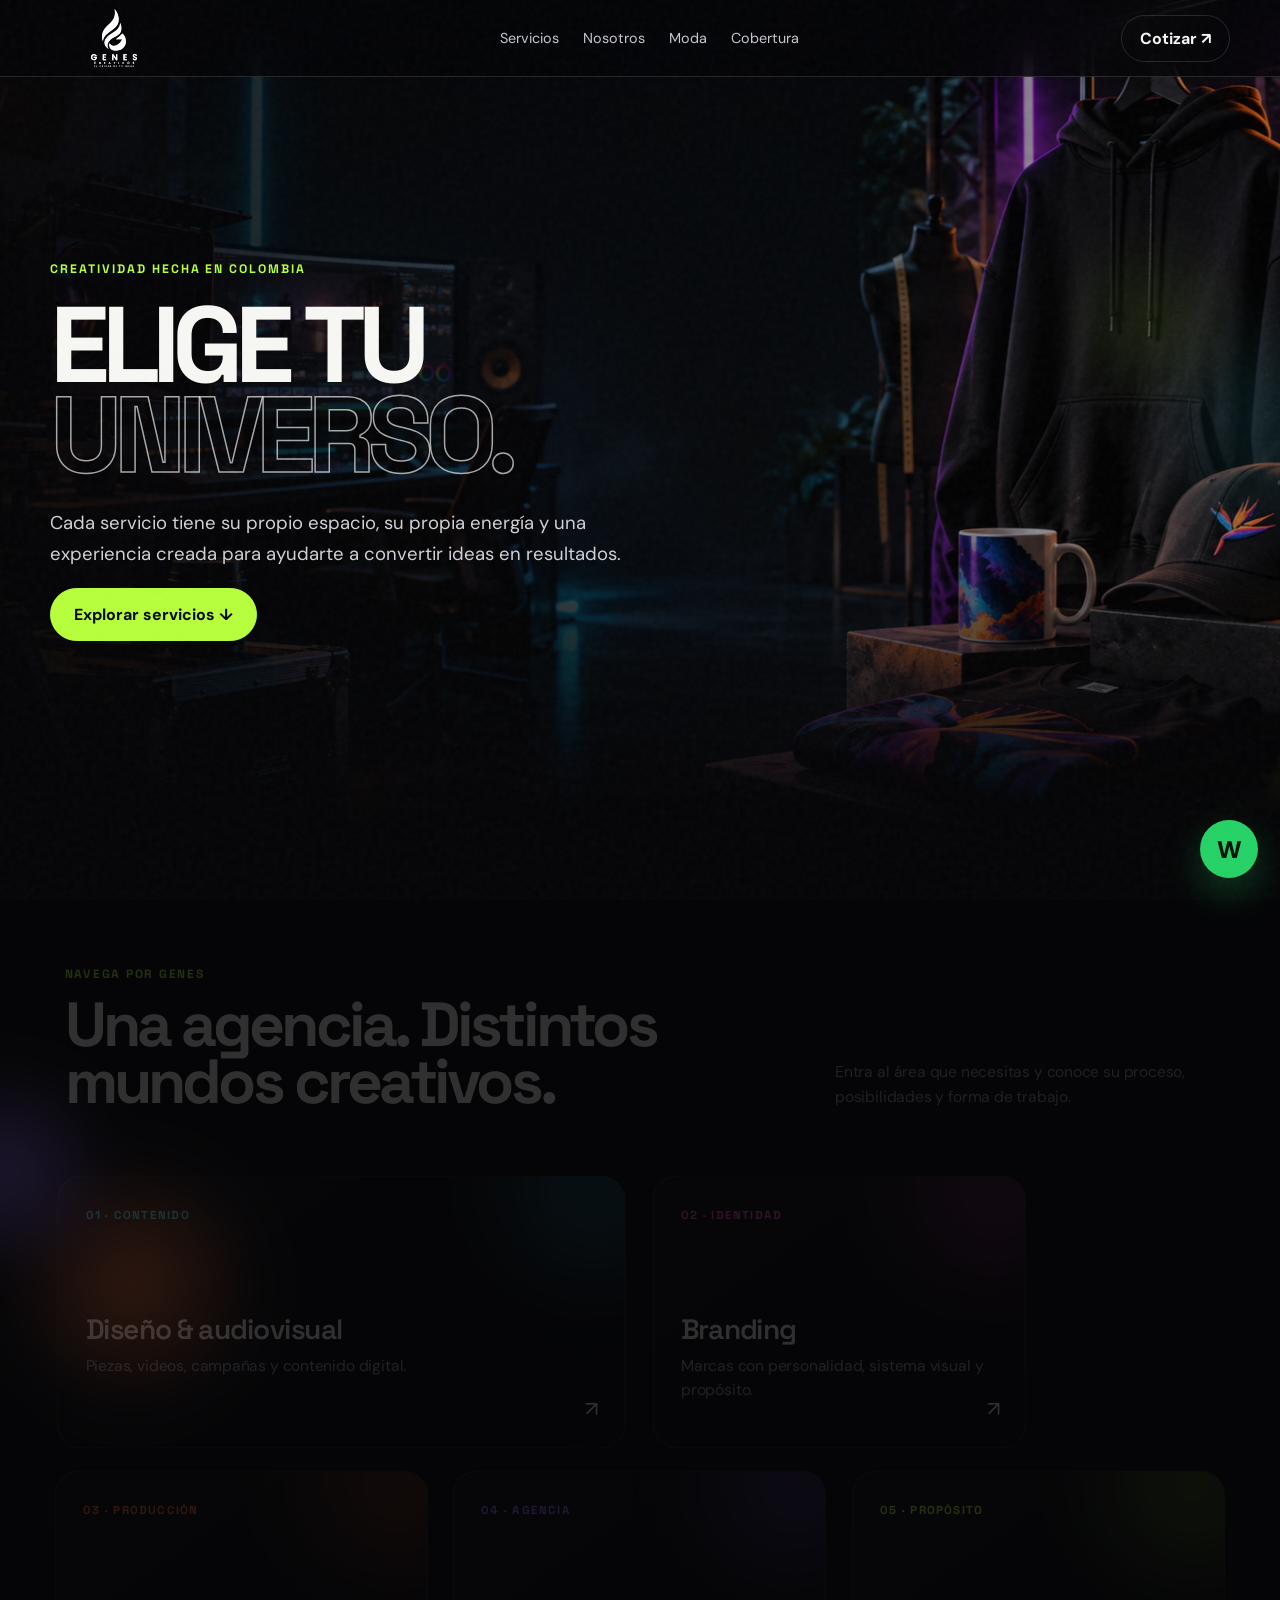
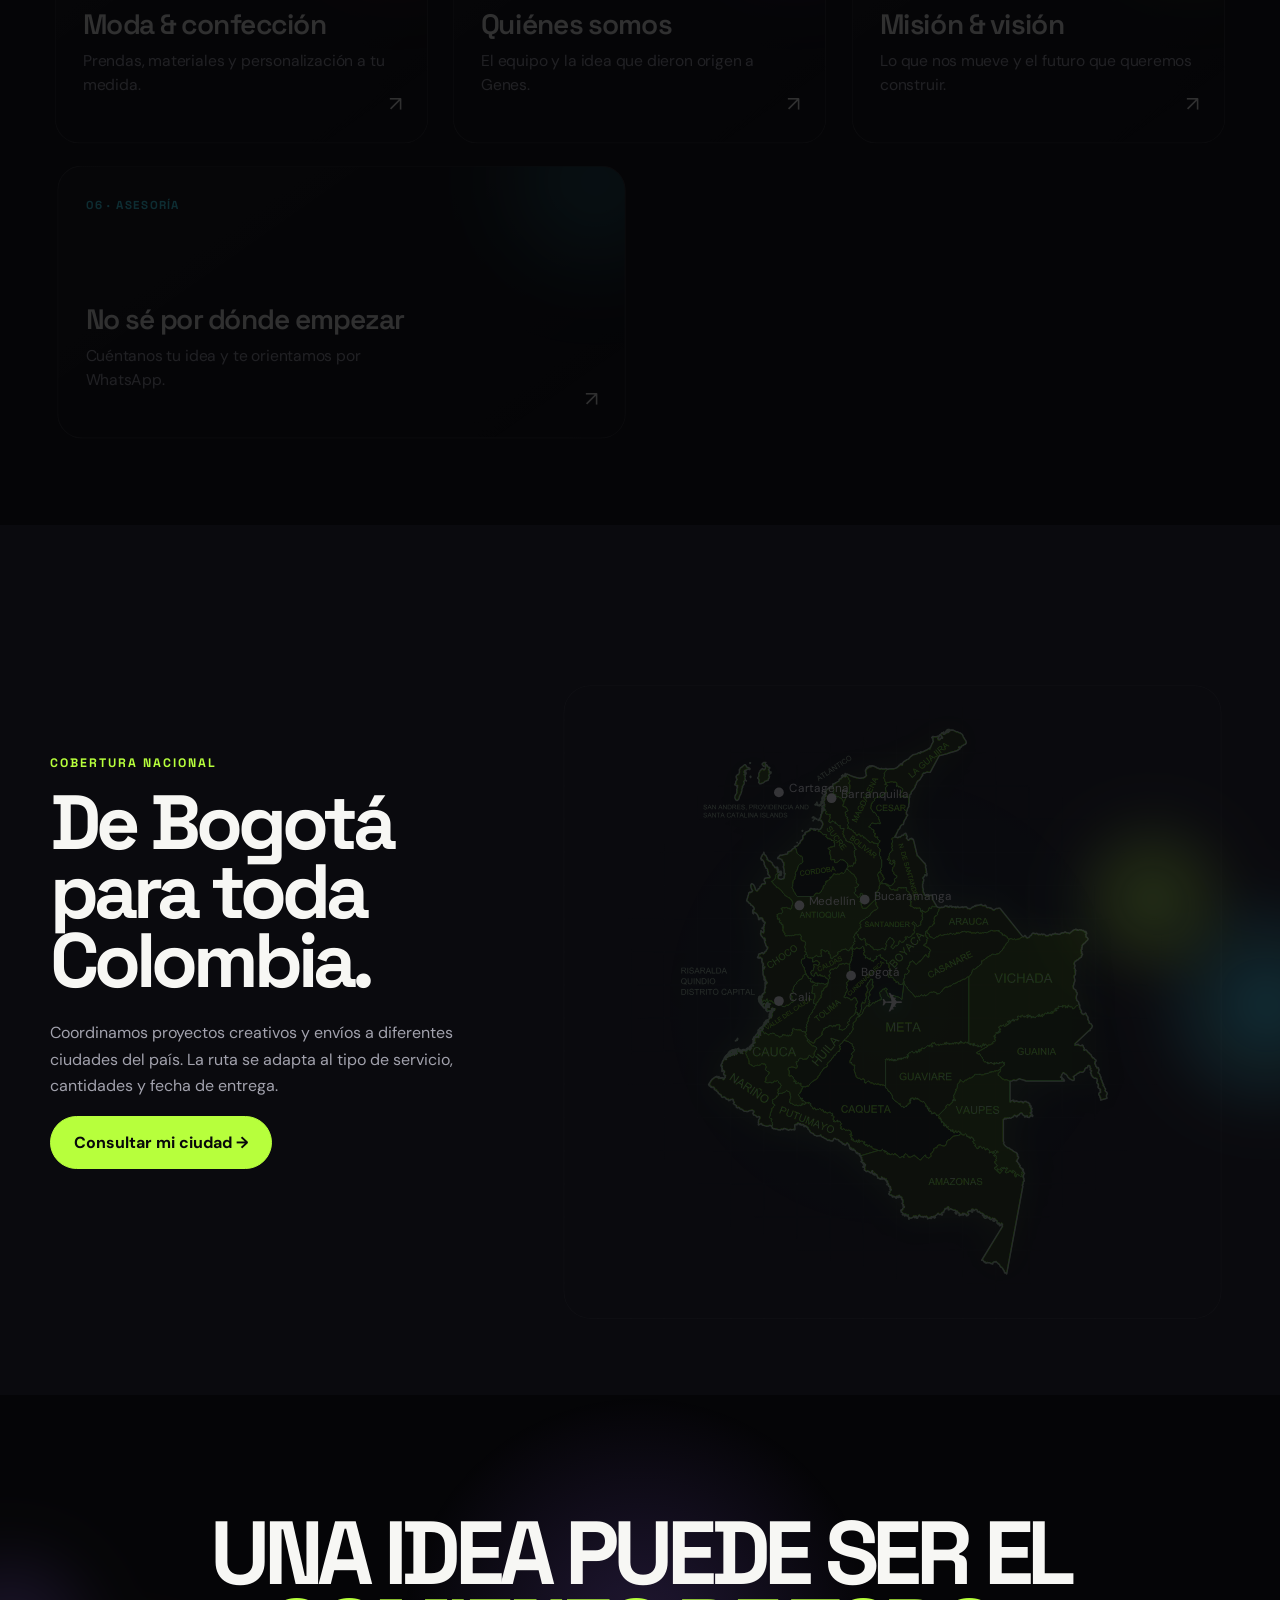
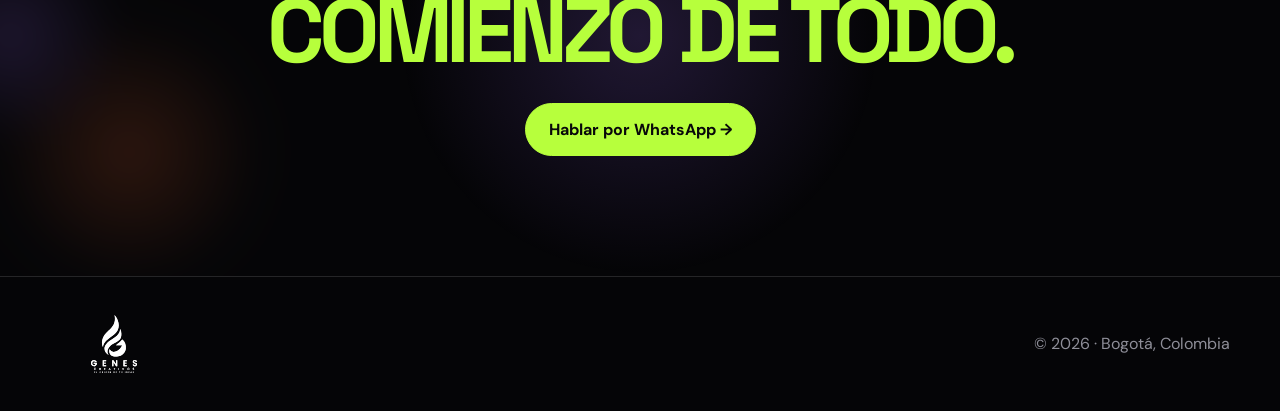
==== index.html @ 3d09f825 "Add files via upload" ====
<!doctype html><html lang="es"><head><meta charset="utf-8"><meta name="viewport" content="width=device-width,initial-scale=1"><meta name="theme-color" content="#050507"><meta name="description" content="Genes Creativos: audiovisual, diseño, branding, moda y personalización."><title>Genes Creativos — El origen de grandes ideas</title><link rel="preconnect" href="https://fonts.googleapis.com"><link rel="preconnect" href="https://fonts.gstatic.com" crossorigin><link href="https://fonts.googleapis.com/css2?family=DM+Sans:wght@400;500;600;700&family=Space+Grotesk:wght@500;600;700&display=swap" rel="stylesheet"><link rel="stylesheet" href="./shared.css"><style>
.hero{min-height:92svh;padding:140px 0 70px;display:flex;align-items:center;position:relative;isolation:isolate}.hero-bg{position:absolute;inset:0;z-index:-2;background:url('./hero-studio.png') center/cover;transform:scale(1.07);will-change:transform}.hero:after{content:"";position:absolute;inset:0;z-index:-1;background:linear-gradient(90deg,rgba(5,5,7,.97),rgba(5,5,7,.73) 43%,rgba(5,5,7,.28)),linear-gradient(0deg,#050507,transparent 35%)}h1{font:700 clamp(3.8rem,8.4vw,8rem)/.84 "Space Grotesk";letter-spacing:-.075em;margin:22px 0 28px;max-width:900px}h1 span{display:block;color:transparent;-webkit-text-stroke:1.5px rgba(255,255,255,.65)}.lead{max-width:620px;font-size:1.16rem;line-height:1.65;color:#d1d1d7}.portal{padding:90px 0 125px}.portal-head{display:flex;justify-content:space-between;align-items:end;gap:30px;margin-bottom:45px}.portal-head h2{font:700 clamp(2.5rem,5vw,4.8rem)/.92 "Space Grotesk";letter-spacing:-.06em;margin:14px 0}.portal-head p{max-width:390px;color:var(--muted);line-height:1.6}.worlds{display:grid;grid-template-columns:repeat(12,1fr);gap:15px}.world{grid-column:span 4;min-height:280px;border:1px solid var(--line);border-radius:25px;padding:28px;position:relative;overflow:hidden;background:linear-gradient(145deg,rgba(255,255,255,.06),rgba(255,255,255,.015));transition:.35s}.world:nth-child(1),.world:nth-child(6){grid-column:span 6}.world:hover{transform:translateY(-7px);border-color:rgba(255,255,255,.35)}.world:after{content:"";position:absolute;width:170px;height:170px;border-radius:50%;right:-55px;top:-70px;filter:blur(45px);background:var(--accent);opacity:.28}.world small{font:700 .74rem "Space Grotesk";color:var(--accent);letter-spacing:.12em}.world h3{font:600 1.8rem "Space Grotesk";letter-spacing:-.04em;margin:90px 0 8px}.world p{color:var(--muted);line-height:1.5;margin:0;max-width:340px}.arrow{position:absolute;right:26px;bottom:25px;font-size:1.35rem}.coverage{padding:110px 0;background:#0a0a0e}.coverage-grid{display:grid;grid-template-columns:.8fr 1.2fr;align-items:center;gap:55px}.coverage h2{font:700 clamp(2.8rem,6vw,5.6rem)/.9 "Space Grotesk";letter-spacing:-.065em;margin:16px 0 25px}.coverage p{color:var(--muted);line-height:1.65}.map{height:650px;position:relative;display:grid;place-items:center;border:1px solid var(--line);border-radius:28px;background:radial-gradient(circle,rgba(54,229,255,.1),transparent 62%),linear-gradient(rgba(255,255,255,.025) 1px,transparent 1px),linear-gradient(90deg,rgba(255,255,255,.025) 1px,transparent 1px);background-size:auto,34px 34px,34px 34px;overflow:hidden}.map img{width:72%;height:88%;object-fit:contain;filter:invert(1) sepia(1) saturate(4) hue-rotate(42deg) drop-shadow(0 0 18px rgba(183,255,60,.25));opacity:.78}.city{position:absolute;width:10px;height:10px;border-radius:50%;background:#fff;box-shadow:0 0 0 0 rgba(255,255,255,.55);animation:pulse 2.3s infinite}.city:after{content:attr(data-name);position:absolute;left:15px;top:-7px;font-size:.75rem;white-space:nowrap;color:#fff}.bog{left:43%;top:45%}.med{left:35%;top:34%;animation-delay:.4s}.cal{left:32%;top:49%;animation-delay:.8s}.bar{left:40%;top:17%;animation-delay:1.2s}.car{left:32%;top:16%;animation-delay:1.6s}.buc{left:45%;top:33%;animation-delay:2s}@keyframes pulse{70%{box-shadow:0 0 0 18px transparent}}.plane{position:absolute;font-size:1.7rem;z-index:4;filter:drop-shadow(0 0 12px var(--cyan));animation:fly 10s ease-in-out infinite}@keyframes fly{0%{left:28%;top:17%;transform:rotate(35deg)}25%{left:39%;top:34%;transform:rotate(70deg)}50%{left:43%;top:45%;transform:rotate(130deg)}75%{left:32%;top:49%;transform:rotate(210deg)}100%{left:28%;top:17%;transform:rotate(395deg)}}.final{padding:120px 0;text-align:center;background:radial-gradient(circle at 50% 50%,rgba(158,108,255,.18),transparent 35%)}.final h2{font:700 clamp(3rem,7vw,7rem)/.87 "Space Grotesk";letter-spacing:-.07em;margin:0 auto 32px;max-width:960px}.final em{font-style:normal;color:var(--lime)}@media(max-width:850px){.world,.world:nth-child(1),.world:nth-child(6){grid-column:span 12}.coverage-grid{grid-template-columns:1fr}.map{height:540px}.portal-head{display:block}}@media(max-width:520px){.hero{min-height:88svh;padding-top:115px}.hero h1{font-size:3.55rem}.map{height:470px}.map img{width:88%}.city:after{display:none}.bog{left:43%}.med{left:33%}.cal{left:28%}.bar{left:38%}.car{left:26%}.buc{left:46%}}
</style></head><body><div class="noise"></div><header class="topbar"><nav class="wrap"><a class="brand" href="./"><span class="mark">G</span> GENES CREATIVOS</a><div class="links"><a href="#universos">Servicios</a><a href="./quienes-somos/">Nosotros</a><a href="./moda/">Moda</a><a href="#cobertura">Cobertura</a></div><a class="pill" href="https://wa.me/573202417339?text=Hola%20Genes%20Creativos,%20quiero%20cotizar%20un%20proyecto." target="_blank" rel="noopener">Cotizar ↗</a></nav></header><main>
<section class="hero"><div class="hero-bg"></div><div class="wrap reveal"><span class="tag">Creatividad hecha en Colombia</span><h1>ELIGE TU <span>UNIVERSO.</span></h1><p class="lead">Cada servicio tiene su propio espacio, su propia energía y una experiencia creada para ayudarte a convertir ideas en resultados.</p><a class="primary" href="#universos">Explorar servicios ↓</a></div></section>
<section class="portal" id="universos"><div class="wrap"><div class="portal-head reveal"><div><span class="tag">Navega por Genes</span><h2>Una agencia. Distintos mundos creativos.</h2></div><p>Entra al área que necesitas y conoce su proceso, posibilidades y forma de trabajo.</p></div><div class="worlds">
<a class="world reveal" style="--accent:var(--cyan)" href="./digital/"><small>01 · CONTENIDO</small><h3>Diseño & audiovisual</h3><p>Piezas, videos, campañas y contenido digital.</p><span class="arrow">↗</span></a><a class="world reveal" style="--accent:var(--pink)" href="./branding/"><small>02 · IDENTIDAD</small><h3>Branding</h3><p>Marcas con personalidad, sistema visual y propósito.</p><span class="arrow">↗</span></a><a class="world reveal" style="--accent:var(--orange)" href="./moda/"><small>03 · PRODUCCIÓN</small><h3>Moda & confección</h3><p>Prendas, materiales y personalización a tu medida.</p><span class="arrow">↗</span></a><a class="world reveal" style="--accent:var(--violet)" href="./quienes-somos/"><small>04 · AGENCIA</small><h3>Quiénes somos</h3><p>El equipo y la idea que dieron origen a Genes.</p><span class="arrow">↗</span></a><a class="world reveal" style="--accent:var(--lime)" href="./mision-vision/"><small>05 · PROPÓSITO</small><h3>Misión & visión</h3><p>Lo que nos mueve y el futuro que queremos construir.</p><span class="arrow">↗</span></a><a class="world reveal" style="--accent:var(--cyan)" href="https://wa.me/573202417339?text=Hola%20Genes%20Creativos,%20quiero%20asesor%C3%ADa%20para%20elegir%20el%20servicio%20ideal." target="_blank" rel="noopener"><small>06 · ASESORÍA</small><h3>No sé por dónde empezar</h3><p>Cuéntanos tu idea y te orientamos por WhatsApp.</p><span class="arrow">↗</span></a>
</div></div></section>
<section class="coverage" id="cobertura"><div class="wrap coverage-grid"><div class="reveal"><span class="tag">Cobertura nacional</span><h2>De Bogotá para toda Colombia.</h2><p>Coordinamos proyectos creativos y envíos a diferentes ciudades del país. La ruta se adapta al tipo de servicio, cantidades y fecha de entrega.</p><a class="primary" href="https://wa.me/573202417339?text=Hola%20Genes%20Creativos,%20quiero%20consultar%20cobertura%20y%20env%C3%ADo%20para%20mi%20ciudad." target="_blank" rel="noopener">Consultar mi ciudad →</a></div><div class="map reveal"><img src="./colombia-map.svg" alt="Mapa de Colombia con sus departamentos"><span class="city bog" data-name="Bogotá"></span><span class="city med" data-name="Medellín"></span><span class="city cal" data-name="Cali"></span><span class="city bar" data-name="Barranquilla"></span><span class="city car" data-name="Cartagena"></span><span class="city buc" data-name="Bucaramanga"></span><span class="plane">✈</span></div></div></section><section class="final"><div class="wrap reveal"><h2>UNA IDEA PUEDE SER EL <em>COMIENZO DE TODO.</em></h2><a class="primary" href="https://wa.me/573202417339?text=Hola%20Genes%20Creativos,%20tengo%20una%20idea%20y%20quiero%20convertirla%20en%20realidad." target="_blank" rel="noopener">Hablar por WhatsApp →</a></div></section></main><a class="whatsapp" href="https://wa.me/573202417339?text=Hola%20Genes%20Creativos,%20quiero%20informaci%C3%B3n." target="_blank" rel="noopener" aria-label="Escribir por WhatsApp">W</a><footer><div class="wrap foot"><a class="brand" href="./"><span class="mark">G</span> GENES CREATIVOS</a><span>© 2026 · Bogotá, Colombia</span></div></footer><script>const io=new IntersectionObserver(es=>es.forEach(e=>{if(e.isIntersecting){e.target.classList.add('in');io.unobserve(e.target)}}),{threshold:.12});document.querySelectorAll('.reveal').forEach(e=>io.observe(e));const bg=document.querySelector('.hero-bg');addEventListener('scroll',()=>{if(innerWidth>850)bg.style.transform=`scale(1.07) translateY(${scrollY*.11}px)`},{passive:true});</script><script src="./motion.js"></script></body></html>
---- shared.css ----
:root{--bg:#050507;--paper:#0d0d12;--text:#f7f7f4;--muted:#a2a2ad;--line:rgba(255,255,255,.13);--lime:#b7ff3c;--cyan:#36e5ff;--violet:#9e6cff;--orange:#ff6b2c;--pink:#ff4fc8}*{box-sizing:border-box}html{scroll-behavior:smooth}body{margin:0;background:var(--bg);color:var(--text);font-family:"DM Sans",sans-serif;overflow-x:hidden}a{color:inherit;text-decoration:none}.wrap{width:min(1180px,calc(100% - 40px));margin:auto}.noise{position:fixed;inset:0;pointer-events:none;z-index:50;opacity:.035;background-image:url("data:image/svg+xml,%3Csvg viewBox='0 0 180 180' xmlns='http://www.w3.org/2000/svg'%3E%3Cfilter id='n'%3E%3CfeTurbulence type='fractalNoise' baseFrequency='.8' numOctaves='4' stitchTiles='stitch'/%3E%3C/filter%3E%3Crect width='100%25' height='100%25' filter='url(%23n)' opacity='.9'/%3E%3C/svg%3E")}.topbar{position:fixed;z-index:40;top:0;left:0;right:0;background:rgba(5,5,7,.76);backdrop-filter:blur(18px);border-bottom:1px solid var(--line)}nav{height:76px;display:flex;align-items:center;justify-content:space-between}.brand{display:flex;align-items:center;gap:11px;font:700 1.04rem "Space Grotesk"}.mark{width:34px;height:34px;border:1px solid rgba(255,255,255,.22);border-radius:10px;display:grid;place-items:center;position:relative}.mark:after{content:"";position:absolute;width:6px;height:6px;border-radius:50%;background:var(--lime);top:-2px;right:-2px;box-shadow:0 0 18px var(--lime)}.links{display:flex;gap:24px;color:#c8c8cf;font-size:.9rem}.links a:hover{color:white}.pill,.primary{border:1px solid var(--line);border-radius:999px;padding:12px 18px;font-weight:700;display:inline-flex;align-items:center;gap:8px;transition:.25s}.primary{padding:15px 23px;background:var(--lime);border-color:var(--lime);color:#08080a}.pill:hover,.primary:hover{transform:translateY(-3px)}.tag{font:700 .77rem "Space Grotesk";letter-spacing:.16em;color:var(--lime);text-transform:uppercase}.reveal{opacity:0;transform:translateY(28px);transition:.72s cubic-bezier(.2,.7,.2,1)}.reveal.in{opacity:1;transform:none}.whatsapp{position:fixed;right:22px;bottom:22px;z-index:35;width:58px;height:58px;border-radius:50%;display:grid;place-items:center;background:#25d366;color:#06140b;font-size:1.5rem;font-weight:900;box-shadow:0 14px 38px rgba(37,211,102,.27)}footer{border-top:1px solid var(--line);padding:38px 0;color:#8e8e98}.foot{display:flex;justify-content:space-between;gap:20px;align-items:center}@media(pointer:fine){html,body,a,button{cursor:url("data:image/svg+xml,%3Csvg xmlns='http://www.w3.org/2000/svg' width='32' height='32' viewBox='0 0 32 32'%3E%3Cpath d='M22.8 2.7 29.3 9.2 13.1 25.4 4 28l2.6-9.1z' fill='%23f7f7f2' stroke='%23050507' stroke-width='1.6'/%3E%3Cpath d='m19.2 6.3 6.5 6.5M6.7 18.8l6.5 6.5' fill='none' stroke='%239e6cff' stroke-width='2'/%3E%3Ccircle cx='12.7' cy='19.3' r='2' fill='%23b7ff3c'/%3E%3C/svg%3E") 3 28,auto}}@media(max-width:850px){.links{display:none}.foot{flex-direction:column;align-items:flex-start}}@media(max-width:520px){.wrap{width:calc(100% - 28px)}nav{height:68px}.brand{font-size:.9rem}.pill{padding:10px 12px}.whatsapp{width:52px;height:52px;right:14px;bottom:14px}}@media(prefers-reduced-motion:reduce){*{animation:none!important;transition:none!important}.reveal{opacity:1;transform:none}}
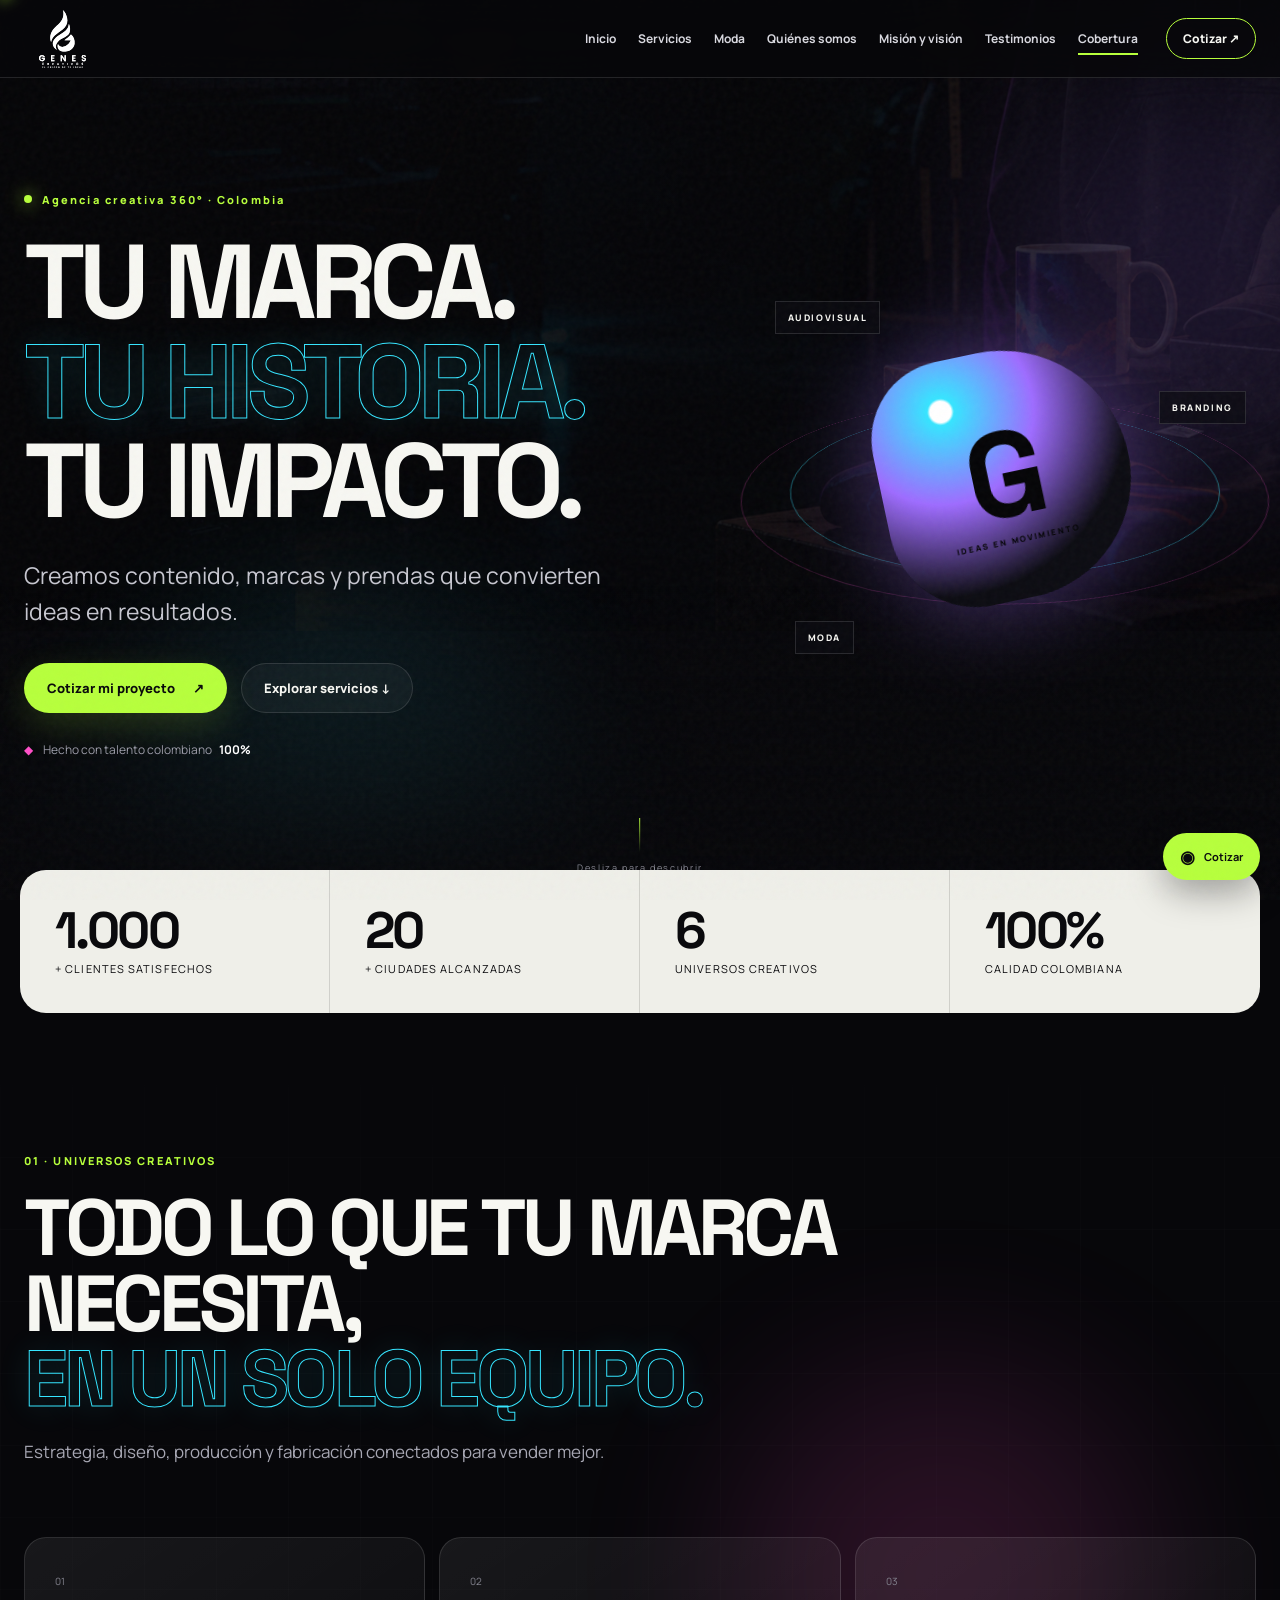
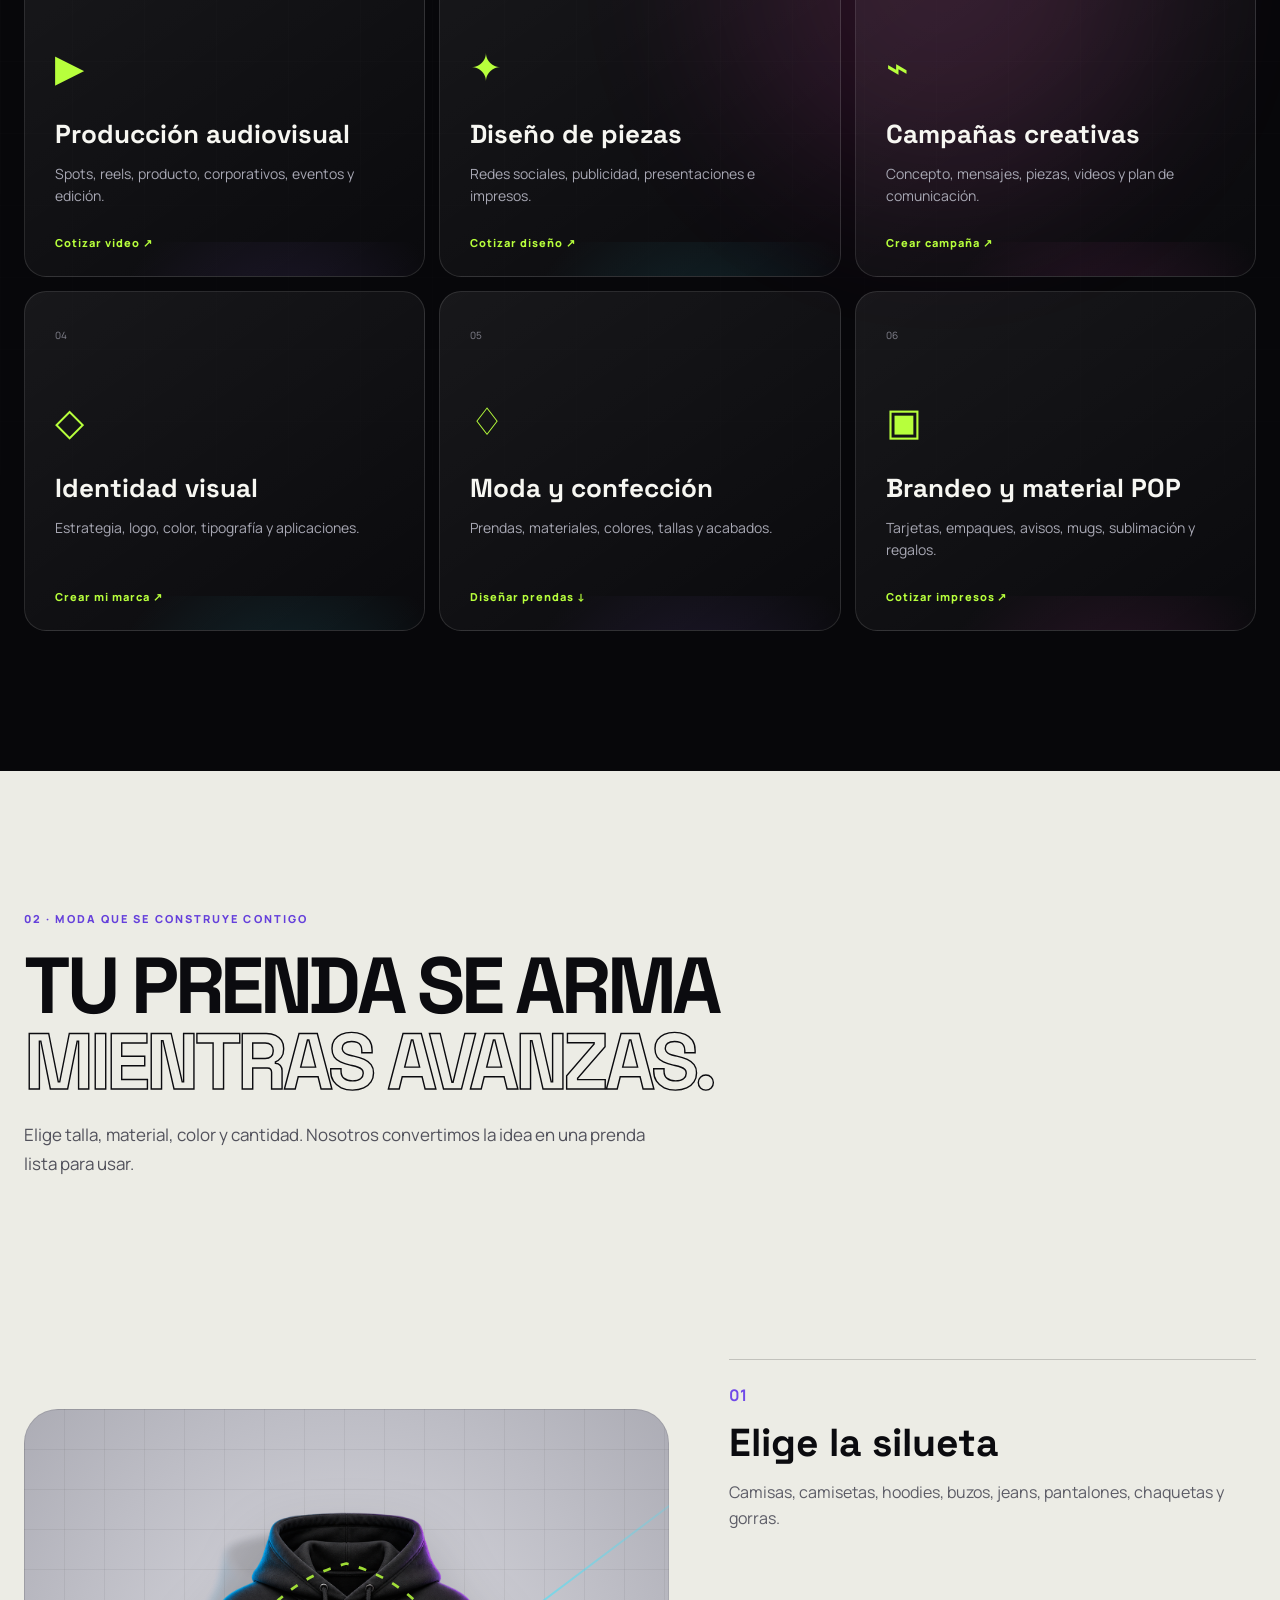
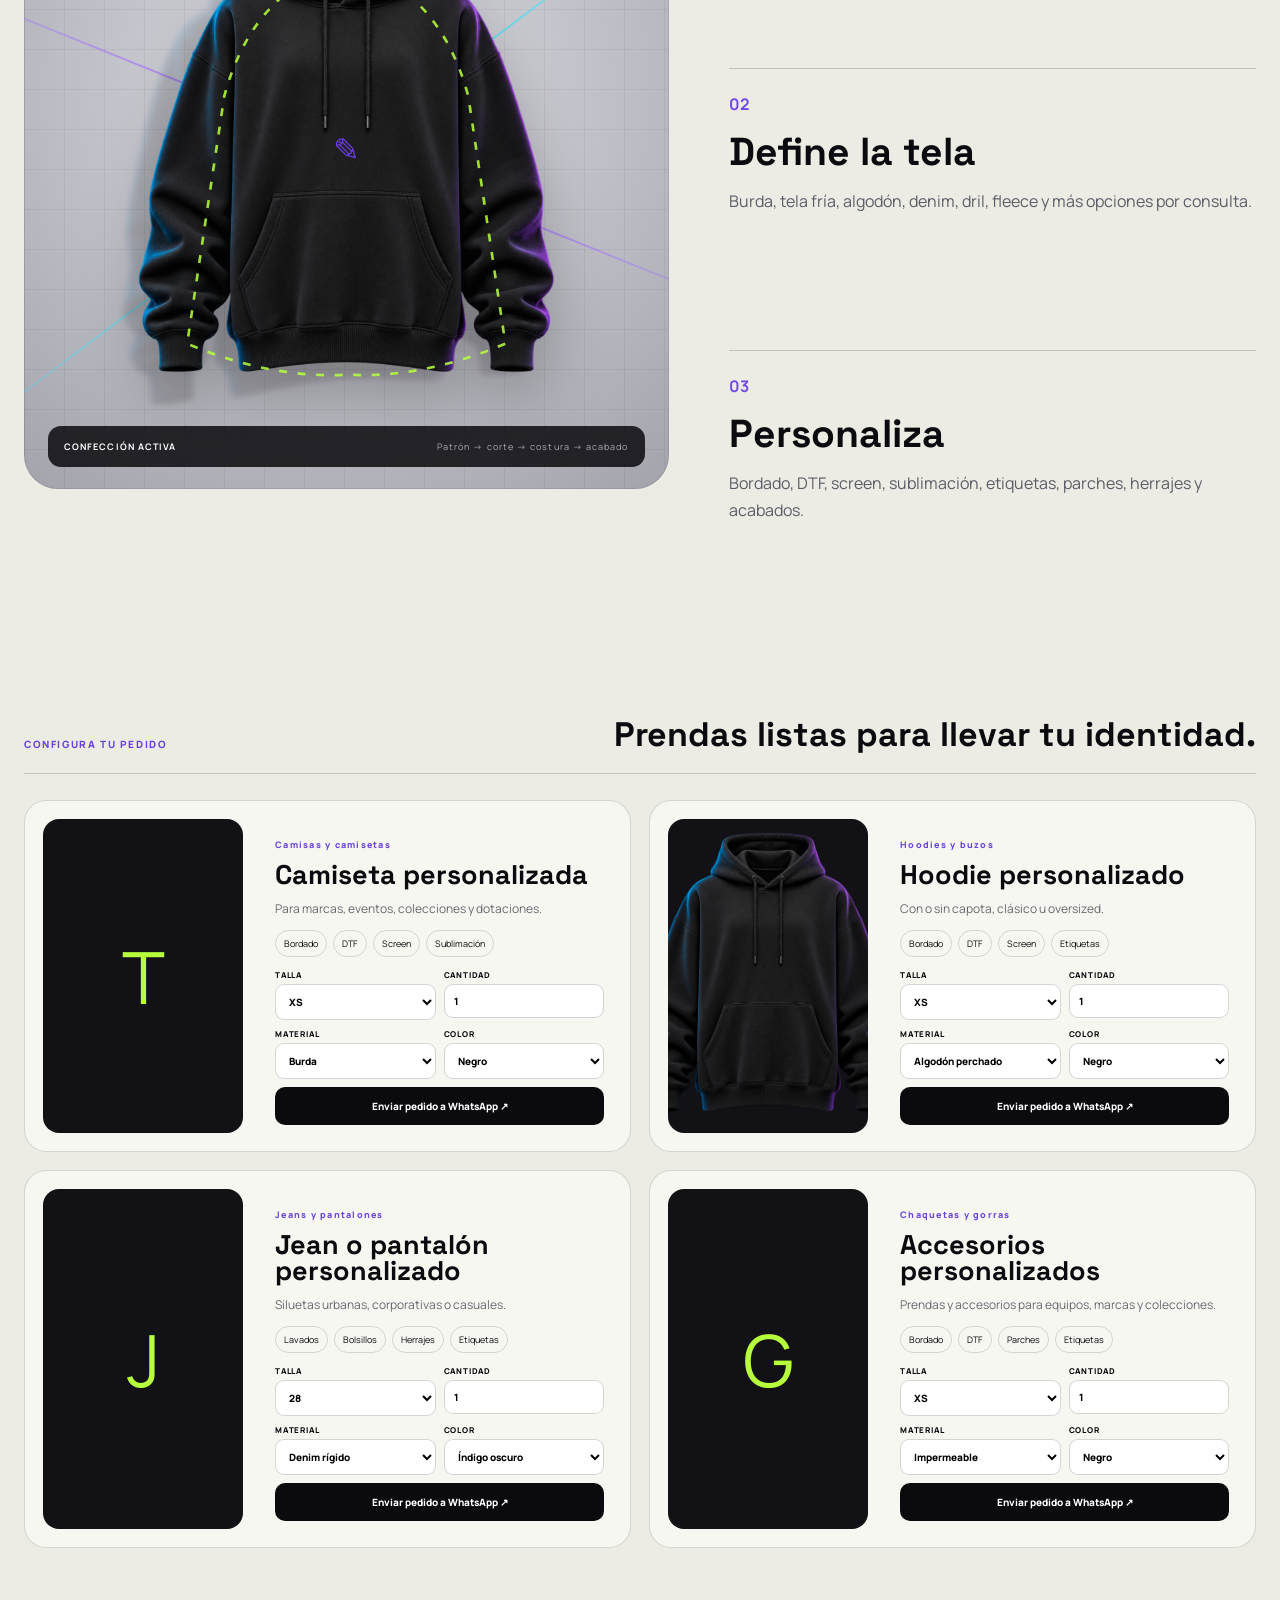
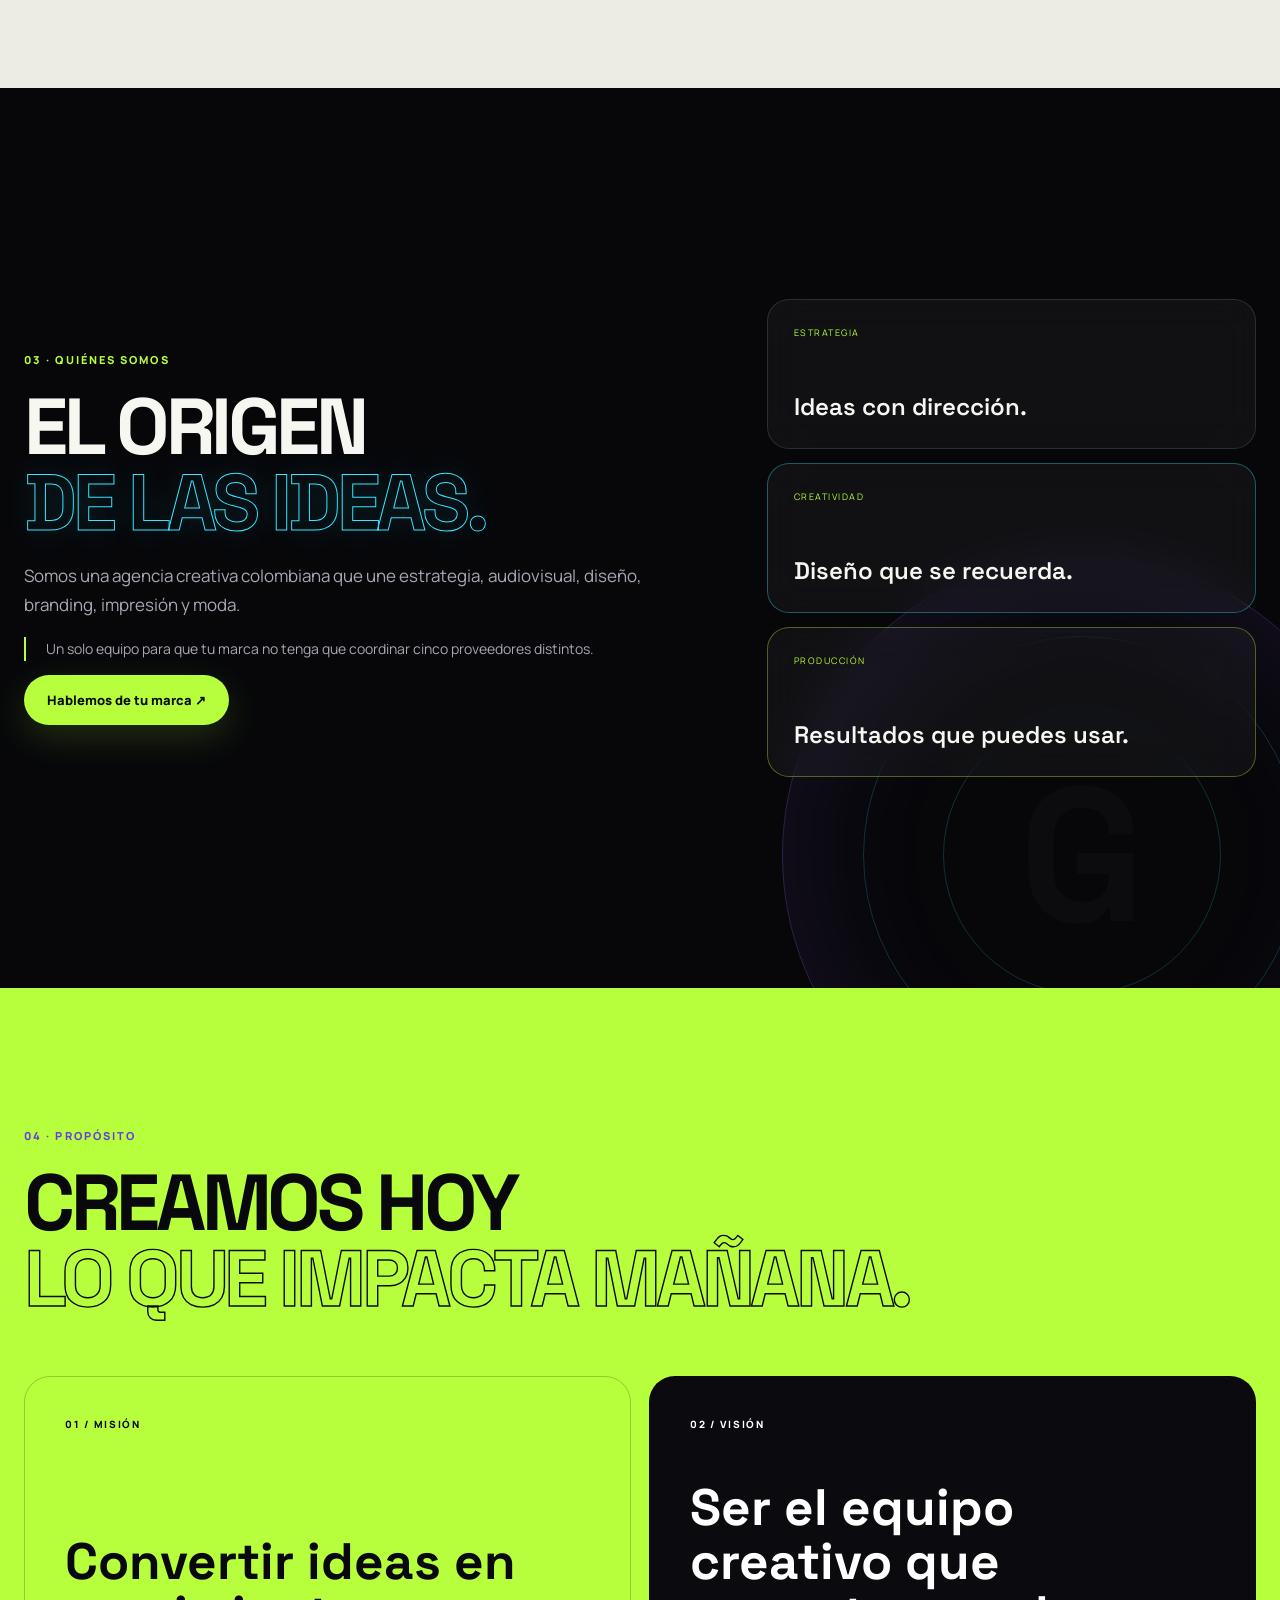
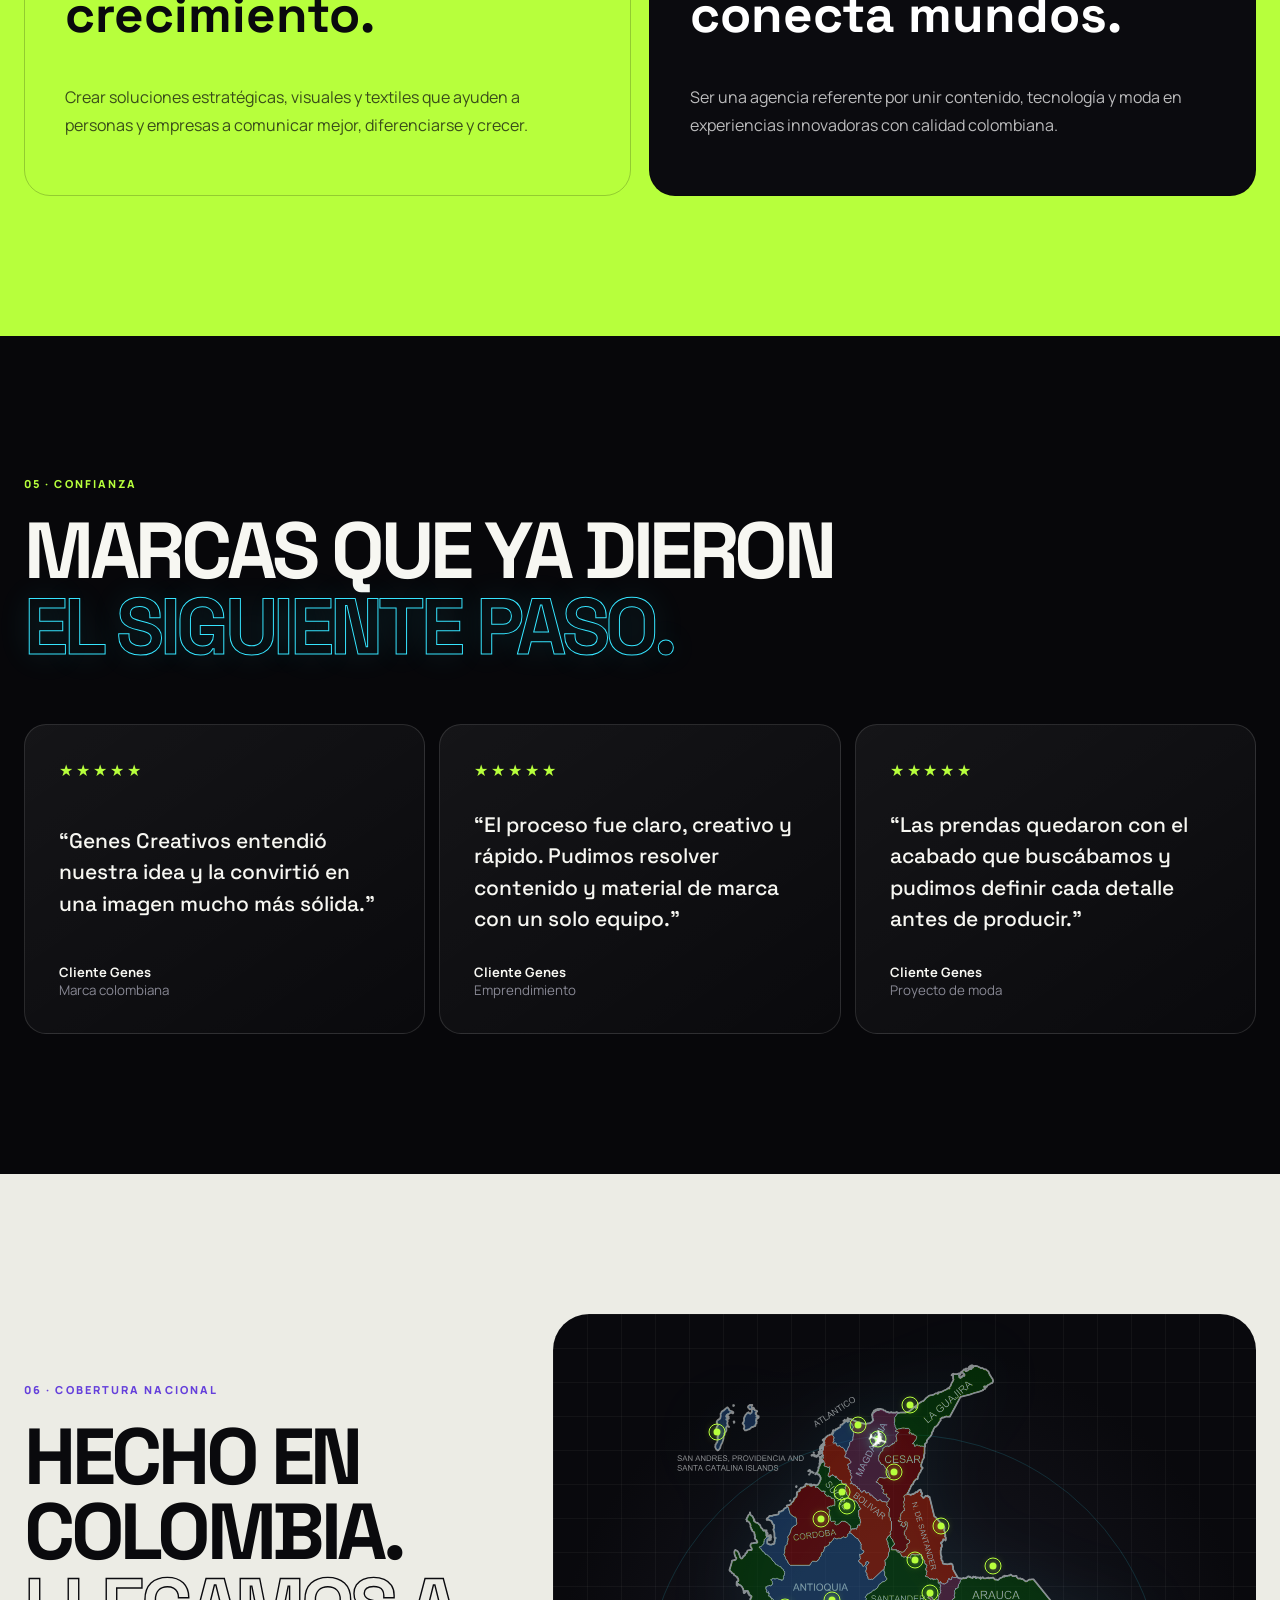
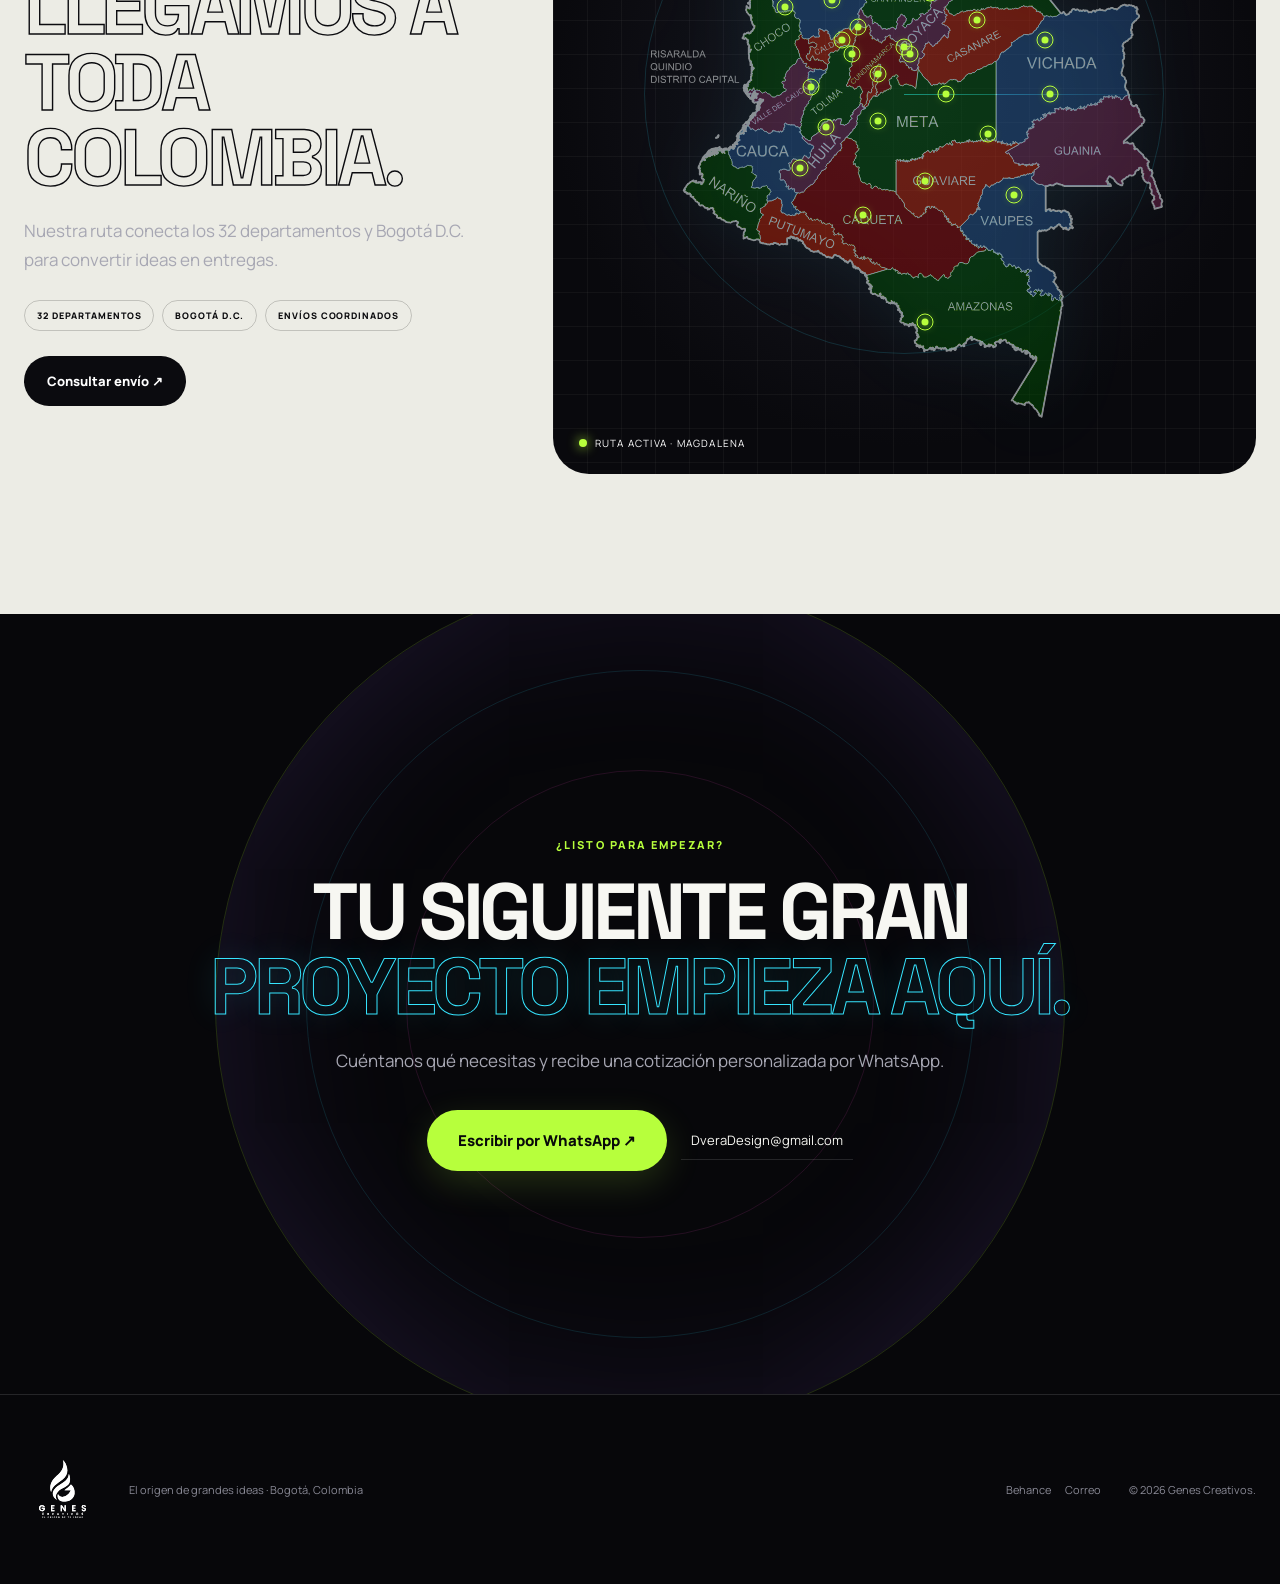
==== commit e0a9c64d: "Add files via upload" ====
--- a/index.html
+++ b/index.html
@@ -1,9 +1,179 @@
-<!doctype html><html lang="es"><head><meta charset="utf-8"><meta name="viewport" content="width=device-width,initial-scale=1"><meta name="theme-color" content="#050507"><meta name="description" content="Genes Creativos: audiovisual, diseño, branding, moda y personalización."><title>Genes Creativos — El origen de grandes ideas</title><link rel="preconnect" href="https://fonts.googleapis.com"><link rel="preconnect" href="https://fonts.gstatic.com" crossorigin><link href="https://fonts.googleapis.com/css2?family=DM+Sans:wght@400;500;600;700&family=Space+Grotesk:wght@500;600;700&display=swap" rel="stylesheet"><link rel="stylesheet" href="./shared.css"><style>
-.hero{min-height:92svh;padding:140px 0 70px;display:flex;align-items:center;position:relative;isolation:isolate}.hero-bg{position:absolute;inset:0;z-index:-2;background:url('./hero-studio.png') center/cover;transform:scale(1.07);will-change:transform}.hero:after{content:"";position:absolute;inset:0;z-index:-1;background:linear-gradient(90deg,rgba(5,5,7,.97),rgba(5,5,7,.73) 43%,rgba(5,5,7,.28)),linear-gradient(0deg,#050507,transparent 35%)}h1{font:700 clamp(3.8rem,8.4vw,8rem)/.84 "Space Grotesk";letter-spacing:-.075em;margin:22px 0 28px;max-width:900px}h1 span{display:block;color:transparent;-webkit-text-stroke:1.5px rgba(255,255,255,.65)}.lead{max-width:620px;font-size:1.16rem;line-height:1.65;color:#d1d1d7}.portal{padding:90px 0 125px}.portal-head{display:flex;justify-content:space-between;align-items:end;gap:30px;margin-bottom:45px}.portal-head h2{font:700 clamp(2.5rem,5vw,4.8rem)/.92 "Space Grotesk";letter-spacing:-.06em;margin:14px 0}.portal-head p{max-width:390px;color:var(--muted);line-height:1.6}.worlds{display:grid;grid-template-columns:repeat(12,1fr);gap:15px}.world{grid-column:span 4;min-height:280px;border:1px solid var(--line);border-radius:25px;padding:28px;position:relative;overflow:hidden;background:linear-gradient(145deg,rgba(255,255,255,.06),rgba(255,255,255,.015));transition:.35s}.world:nth-child(1),.world:nth-child(6){grid-column:span 6}.world:hover{transform:translateY(-7px);border-color:rgba(255,255,255,.35)}.world:after{content:"";position:absolute;width:170px;height:170px;border-radius:50%;right:-55px;top:-70px;filter:blur(45px);background:var(--accent);opacity:.28}.world small{font:700 .74rem "Space Grotesk";color:var(--accent);letter-spacing:.12em}.world h3{font:600 1.8rem "Space Grotesk";letter-spacing:-.04em;margin:90px 0 8px}.world p{color:var(--muted);line-height:1.5;margin:0;max-width:340px}.arrow{position:absolute;right:26px;bottom:25px;font-size:1.35rem}.coverage{padding:110px 0;background:#0a0a0e}.coverage-grid{display:grid;grid-template-columns:.8fr 1.2fr;align-items:center;gap:55px}.coverage h2{font:700 clamp(2.8rem,6vw,5.6rem)/.9 "Space Grotesk";letter-spacing:-.065em;margin:16px 0 25px}.coverage p{color:var(--muted);line-height:1.65}.map{height:650px;position:relative;display:grid;place-items:center;border:1px solid var(--line);border-radius:28px;background:radial-gradient(circle,rgba(54,229,255,.1),transparent 62%),linear-gradient(rgba(255,255,255,.025) 1px,transparent 1px),linear-gradient(90deg,rgba(255,255,255,.025) 1px,transparent 1px);background-size:auto,34px 34px,34px 34px;overflow:hidden}.map img{width:72%;height:88%;object-fit:contain;filter:invert(1) sepia(1) saturate(4) hue-rotate(42deg) drop-shadow(0 0 18px rgba(183,255,60,.25));opacity:.78}.city{position:absolute;width:10px;height:10px;border-radius:50%;background:#fff;box-shadow:0 0 0 0 rgba(255,255,255,.55);animation:pulse 2.3s infinite}.city:after{content:attr(data-name);position:absolute;left:15px;top:-7px;font-size:.75rem;white-space:nowrap;color:#fff}.bog{left:43%;top:45%}.med{left:35%;top:34%;animation-delay:.4s}.cal{left:32%;top:49%;animation-delay:.8s}.bar{left:40%;top:17%;animation-delay:1.2s}.car{left:32%;top:16%;animation-delay:1.6s}.buc{left:45%;top:33%;animation-delay:2s}@keyframes pulse{70%{box-shadow:0 0 0 18px transparent}}.plane{position:absolute;font-size:1.7rem;z-index:4;filter:drop-shadow(0 0 12px var(--cyan));animation:fly 10s ease-in-out infinite}@keyframes fly{0%{left:28%;top:17%;transform:rotate(35deg)}25%{left:39%;top:34%;transform:rotate(70deg)}50%{left:43%;top:45%;transform:rotate(130deg)}75%{left:32%;top:49%;transform:rotate(210deg)}100%{left:28%;top:17%;transform:rotate(395deg)}}.final{padding:120px 0;text-align:center;background:radial-gradient(circle at 50% 50%,rgba(158,108,255,.18),transparent 35%)}.final h2{font:700 clamp(3rem,7vw,7rem)/.87 "Space Grotesk";letter-spacing:-.07em;margin:0 auto 32px;max-width:960px}.final em{font-style:normal;color:var(--lime)}@media(max-width:850px){.world,.world:nth-child(1),.world:nth-child(6){grid-column:span 12}.coverage-grid{grid-template-columns:1fr}.map{height:540px}.portal-head{display:block}}@media(max-width:520px){.hero{min-height:88svh;padding-top:115px}.hero h1{font-size:3.55rem}.map{height:470px}.map img{width:88%}.city:after{display:none}.bog{left:43%}.med{left:33%}.cal{left:28%}.bar{left:38%}.car{left:26%}.buc{left:46%}}
-</style></head><body><div class="noise"></div><header class="topbar"><nav class="wrap"><a class="brand" href="./"><span class="mark">G</span> GENES CREATIVOS</a><div class="links"><a href="#universos">Servicios</a><a href="./quienes-somos/">Nosotros</a><a href="./moda/">Moda</a><a href="#cobertura">Cobertura</a></div><a class="pill" href="https://wa.me/573202417339?text=Hola%20Genes%20Creativos,%20quiero%20cotizar%20un%20proyecto." target="_blank" rel="noopener">Cotizar ↗</a></nav></header><main>
-<section class="hero"><div class="hero-bg"></div><div class="wrap reveal"><span class="tag">Creatividad hecha en Colombia</span><h1>ELIGE TU <span>UNIVERSO.</span></h1><p class="lead">Cada servicio tiene su propio espacio, su propia energía y una experiencia creada para ayudarte a convertir ideas en resultados.</p><a class="primary" href="#universos">Explorar servicios ↓</a></div></section>
-<section class="portal" id="universos"><div class="wrap"><div class="portal-head reveal"><div><span class="tag">Navega por Genes</span><h2>Una agencia. Distintos mundos creativos.</h2></div><p>Entra al área que necesitas y conoce su proceso, posibilidades y forma de trabajo.</p></div><div class="worlds">
-<a class="world reveal" style="--accent:var(--cyan)" href="./digital/"><small>01 · CONTENIDO</small><h3>Diseño & audiovisual</h3><p>Piezas, videos, campañas y contenido digital.</p><span class="arrow">↗</span></a><a class="world reveal" style="--accent:var(--pink)" href="./branding/"><small>02 · IDENTIDAD</small><h3>Branding</h3><p>Marcas con personalidad, sistema visual y propósito.</p><span class="arrow">↗</span></a><a class="world reveal" style="--accent:var(--orange)" href="./moda/"><small>03 · PRODUCCIÓN</small><h3>Moda & confección</h3><p>Prendas, materiales y personalización a tu medida.</p><span class="arrow">↗</span></a><a class="world reveal" style="--accent:var(--violet)" href="./quienes-somos/"><small>04 · AGENCIA</small><h3>Quiénes somos</h3><p>El equipo y la idea que dieron origen a Genes.</p><span class="arrow">↗</span></a><a class="world reveal" style="--accent:var(--lime)" href="./mision-vision/"><small>05 · PROPÓSITO</small><h3>Misión & visión</h3><p>Lo que nos mueve y el futuro que queremos construir.</p><span class="arrow">↗</span></a><a class="world reveal" style="--accent:var(--cyan)" href="https://wa.me/573202417339?text=Hola%20Genes%20Creativos,%20quiero%20asesor%C3%ADa%20para%20elegir%20el%20servicio%20ideal." target="_blank" rel="noopener"><small>06 · ASESORÍA</small><h3>No sé por dónde empezar</h3><p>Cuéntanos tu idea y te orientamos por WhatsApp.</p><span class="arrow">↗</span></a>
-</div></div></section>
-<section class="coverage" id="cobertura"><div class="wrap coverage-grid"><div class="reveal"><span class="tag">Cobertura nacional</span><h2>De Bogotá para toda Colombia.</h2><p>Coordinamos proyectos creativos y envíos a diferentes ciudades del país. La ruta se adapta al tipo de servicio, cantidades y fecha de entrega.</p><a class="primary" href="https://wa.me/573202417339?text=Hola%20Genes%20Creativos,%20quiero%20consultar%20cobertura%20y%20env%C3%ADo%20para%20mi%20ciudad." target="_blank" rel="noopener">Consultar mi ciudad →</a></div><div class="map reveal"><img src="./colombia-map.svg" alt="Mapa de Colombia con sus departamentos"><span class="city bog" data-name="Bogotá"></span><span class="city med" data-name="Medellín"></span><span class="city cal" data-name="Cali"></span><span class="city bar" data-name="Barranquilla"></span><span class="city car" data-name="Cartagena"></span><span class="city buc" data-name="Bucaramanga"></span><span class="plane">✈</span></div></div></section><section class="final"><div class="wrap reveal"><h2>UNA IDEA PUEDE SER EL <em>COMIENZO DE TODO.</em></h2><a class="primary" href="https://wa.me/573202417339?text=Hola%20Genes%20Creativos,%20tengo%20una%20idea%20y%20quiero%20convertirla%20en%20realidad." target="_blank" rel="noopener">Hablar por WhatsApp →</a></div></section></main><a class="whatsapp" href="https://wa.me/573202417339?text=Hola%20Genes%20Creativos,%20quiero%20informaci%C3%B3n." target="_blank" rel="noopener" aria-label="Escribir por WhatsApp">W</a><footer><div class="wrap foot"><a class="brand" href="./"><span class="mark">G</span> GENES CREATIVOS</a><span>© 2026 · Bogotá, Colombia</span></div></footer><script>const io=new IntersectionObserver(es=>es.forEach(e=>{if(e.isIntersecting){e.target.classList.add('in');io.unobserve(e.target)}}),{threshold:.12});document.querySelectorAll('.reveal').forEach(e=>io.observe(e));const bg=document.querySelector('.hero-bg');addEventListener('scroll',()=>{if(innerWidth>850)bg.style.transform=`scale(1.07) translateY(${scrollY*.11}px)`},{passive:true});</script><script src="./motion.js"></script></body></html>
+<!doctype html>
+<html lang="es">
+<head>
+  <meta charset="utf-8">
+  <meta name="viewport" content="width=device-width,initial-scale=1">
+  <meta name="description" content="Genes Creativos: agencia colombiana de audiovisual, branding, diseño, moda y personalización.">
+  <meta name="theme-color" content="#07070a">
+  <title>Genes Creativos — El origen de grandes ideas</title>
+  <link rel="preconnect" href="https://fonts.googleapis.com">
+  <link rel="preconnect" href="https://fonts.gstatic.com" crossorigin>
+  <link href="https://fonts.googleapis.com/css2?family=Manrope:wght@400;500;600;700;800&family=Space+Grotesk:wght@500;600;700&display=swap" rel="stylesheet">
+  <link rel="stylesheet" href="styles.css">
+  <script defer src="app.js"></script>
+</head>
+<body>
+  <div class="noise" aria-hidden="true"></div>
+  <div class="cursor-pen" aria-hidden="true">✒</div>
+  <a class="skip" href="#contenido">Saltar al contenido</a>
 
+  <header class="site-header" id="inicio">
+    <a class="brand" href="#inicio" aria-label="Genes Creativos, inicio">
+      <img class="brand-logo" src="logo-genes-creativos.svg" alt="Genes Creativos">
+    </a>
+    <button class="menu-toggle" type="button" aria-expanded="false" aria-controls="main-menu"><span></span><span></span></button>
+    <nav class="main-nav" id="main-menu" aria-label="Navegación principal">
+      <a href="#inicio">Inicio</a><a href="#servicios">Servicios</a><a href="#moda">Moda</a><a href="#nosotros">Quiénes somos</a><a href="#mision">Misión y visión</a><a href="#testimonios">Testimonios</a><a href="#cobertura">Cobertura</a>
+    </nav>
+    <a class="header-cta wa-link" data-message="Hola Genes Creativos, quiero cotizar un proyecto." href="https://wa.me/573202417339" target="_blank" rel="noopener">Cotizar <span>↗</span></a>
+  </header>
+
+  <main id="contenido">
+    <section class="hero section-dark" aria-labelledby="hero-title">
+      <div class="hero-media parallax" data-speed=".16" aria-hidden="true"></div>
+      <div class="orb orb-a parallax" data-speed="-.08"></div><div class="orb orb-b parallax" data-speed=".12"></div>
+      <div class="hero-grid">
+        <div class="hero-copy reveal">
+          <span class="eyebrow"><i></i> Agencia creativa 360° · Colombia</span>
+          <h1 id="hero-title">TU MARCA.<br><span>TU HISTORIA.</span><br>TU IMPACTO.</h1>
+          <p class="hero-lead">Creamos contenido, marcas y prendas que convierten ideas en resultados.</p>
+          <div class="hero-actions">
+            <a class="button button-primary wa-link" data-message="Hola Genes Creativos, quiero cotizar mi proyecto." href="https://wa.me/573202417339" target="_blank" rel="noopener">Cotizar mi proyecto <b>↗</b></a>
+            <a class="button button-ghost" href="#servicios">Explorar servicios ↓</a>
+          </div>
+          <div class="trust-line"><span>◆</span> Hecho con talento colombiano <b>100%</b></div>
+        </div>
+        <div class="hero-object reveal" data-delay="180" aria-hidden="true">
+          <div class="portal-ring ring-one"></div><div class="portal-ring ring-two"></div>
+          <div class="creative-core"><span>G</span><small>IDEAS EN MOVIMIENTO</small></div>
+          <div class="float-tag tag-one">AUDIOVISUAL</div><div class="float-tag tag-two">BRANDING</div><div class="float-tag tag-three">MODA</div>
+        </div>
+      </div>
+      <div class="scroll-hint"><span></span> Desliza para descubrir</div>
+    </section>
+
+    <section class="stats" aria-label="Resultados">
+      <article class="reveal"><strong data-counter="1000">0</strong><span>+ clientes satisfechos</span></article>
+      <article class="reveal"><strong data-counter="20">0</strong><span>+ ciudades alcanzadas</span></article>
+      <article class="reveal"><strong data-counter="6">0</strong><span>universos creativos</span></article>
+      <article class="reveal"><strong data-counter="100" data-suffix="%">0</strong><span>calidad colombiana</span></article>
+    </section>
+
+    <section class="services section-dark" id="servicios" aria-labelledby="services-title">
+      <div class="grid-lines" aria-hidden="true"></div><div class="orb orb-c parallax" data-speed=".1"></div>
+      <div class="section-heading reveal">
+        <span class="kicker">01 · UNIVERSOS CREATIVOS</span>
+        <h2 id="services-title">TODO LO QUE TU MARCA NECESITA,<br><em>EN UN SOLO EQUIPO.</em></h2>
+        <p>Estrategia, diseño, producción y fabricación conectados para vender mejor.</p>
+      </div>
+      <div class="service-grid" id="service-grid">
+        <article class="service-card reveal" id="audiovisual"><span class="service-no">01</span><div class="service-icon">▶</div><h3>Producción audiovisual</h3><p>Spots, reels, producto, corporativos, eventos y edición.</p><a class="service-cta wa-link" data-message="Hola Genes Creativos, quiero cotizar producción audiovisual." href="https://wa.me/573202417339" target="_blank" rel="noopener">Cotizar video ↗</a></article>
+        <article class="service-card reveal" id="digital"><span class="service-no">02</span><div class="service-icon">✦</div><h3>Diseño de piezas</h3><p>Redes sociales, publicidad, presentaciones e impresos.</p><a class="service-cta wa-link" data-message="Hola Genes Creativos, quiero cotizar diseño de piezas gráficas." href="https://wa.me/573202417339" target="_blank" rel="noopener">Cotizar diseño ↗</a></article>
+        <article class="service-card reveal"><span class="service-no">03</span><div class="service-icon">⌁</div><h3>Campañas creativas</h3><p>Concepto, mensajes, piezas, videos y plan de comunicación.</p><a class="service-cta wa-link" data-message="Hola Genes Creativos, quiero crear una campaña." href="https://wa.me/573202417339" target="_blank" rel="noopener">Crear campaña ↗</a></article>
+        <article class="service-card reveal" id="branding"><span class="service-no">04</span><div class="service-icon">◇</div><h3>Identidad visual</h3><p>Estrategia, logo, color, tipografía y aplicaciones.</p><a class="service-cta wa-link" data-message="Hola Genes Creativos, quiero crear o renovar mi marca." href="https://wa.me/573202417339" target="_blank" rel="noopener">Crear mi marca ↗</a></article>
+        <article class="service-card reveal"><span class="service-no">05</span><div class="service-icon">♢</div><h3>Moda y confección</h3><p>Prendas, materiales, colores, tallas y acabados.</p><a class="service-cta" href="#moda">Diseñar prendas ↓</a></article>
+        <article class="service-card reveal" id="impresos"><span class="service-no">06</span><div class="service-icon">▣</div><h3>Brandeo y material POP</h3><p>Tarjetas, empaques, avisos, mugs, sublimación y regalos.</p><a class="service-cta wa-link" data-message="Hola Genes Creativos, quiero cotizar impresos, sublimación o brandeo." href="https://wa.me/573202417339" target="_blank" rel="noopener">Cotizar impresos ↗</a></article>
+      </div>
+    </section>
+
+    <section class="fashion" id="moda" aria-labelledby="fashion-title">
+      <div class="fashion-intro reveal">
+        <span class="kicker">02 · MODA QUE SE CONSTRUYE CONTIGO</span>
+        <h2 id="fashion-title">TU PRENDA SE ARMA<br><em>MIENTRAS AVANZAS.</em></h2>
+        <p>Elige talla, material, color y cantidad. Nosotros convertimos la idea en una prenda lista para usar.</p>
+      </div>
+      <div class="fashion-build">
+        <div class="garment-stage">
+          <div class="thread thread-a"></div><div class="thread thread-b"></div>
+          <div class="pattern pattern-left parallax" data-speed="-.05">PATRÓN<br>01</div>
+          <img class="hoodie-piece hoodie-shadow" src="hoodie-black.png" alt="" aria-hidden="true">
+          <img class="hoodie-piece hoodie-main" src="hoodie-black.png" alt="Hoodie negro personalizado">
+          <svg class="stitch-svg" viewBox="0 0 500 600" aria-hidden="true"><path d="M112 240 Q145 118 250 90 Q355 118 388 240 L430 520 Q335 560 250 555 Q165 560 70 520 Z"/></svg>
+          <div class="needle">✎</div>
+          <div class="build-label"><b>CONFECCIÓN ACTIVA</b><span>Patrón → corte → costura → acabado</span></div>
+        </div>
+        <div class="fashion-steps">
+          <article class="step reveal"><b>01</b><h3>Elige la silueta</h3><p>Camisas, camisetas, hoodies, buzos, jeans, pantalones, chaquetas y gorras.</p></article>
+          <article class="step reveal"><b>02</b><h3>Define la tela</h3><p>Burda, tela fría, algodón, denim, dril, fleece y más opciones por consulta.</p></article>
+          <article class="step reveal"><b>03</b><h3>Personaliza</h3><p>Bordado, DTF, screen, sublimación, etiquetas, parches, herrajes y acabados.</p></article>
+        </div>
+      </div>
+      <div class="catalog-heading reveal"><span>CONFIGURA TU PEDIDO</span><h3>Prendas listas para llevar tu identidad.</h3></div>
+      <div class="product-grid" id="product-grid"></div>
+    </section>
+
+    <section class="about section-dark" id="nosotros" aria-labelledby="about-title">
+      <div class="about-orbit parallax" data-speed=".08" aria-hidden="true"><span>G</span></div>
+      <div class="about-copy reveal">
+        <span class="kicker">03 · QUIÉNES SOMOS</span>
+        <h2 id="about-title">EL ORIGEN<br><em>DE LAS IDEAS.</em></h2>
+        <p>Somos una agencia creativa colombiana que une estrategia, audiovisual, diseño, branding, impresión y moda.</p>
+        <p class="about-note">Un solo equipo para que tu marca no tenga que coordinar cinco proveedores distintos.</p>
+        <a class="button button-primary wa-link" data-message="Hola Genes Creativos, quiero conocer cómo pueden ayudar a mi marca." href="https://wa.me/573202417339" target="_blank" rel="noopener">Hablemos de tu marca ↗</a>
+      </div>
+      <div class="about-cards">
+        <article class="glass-card reveal"><span>ESTRATEGIA</span><b>Ideas con dirección.</b></article>
+        <article class="glass-card reveal"><span>CREATIVIDAD</span><b>Diseño que se recuerda.</b></article>
+        <article class="glass-card reveal"><span>PRODUCCIÓN</span><b>Resultados que puedes usar.</b></article>
+      </div>
+    </section>
+
+    <section class="purpose" id="mision" aria-labelledby="purpose-title">
+      <div class="section-heading reveal"><span class="kicker">04 · PROPÓSITO</span><h2 id="purpose-title">CREAMOS HOY<br><em>LO QUE IMPACTA MAÑANA.</em></h2></div>
+      <div class="purpose-grid">
+        <article class="purpose-card reveal"><span>01 / MISIÓN</span><h3>Convertir ideas en crecimiento.</h3><p id="mission-text">Crear soluciones estratégicas, visuales y textiles que ayuden a personas y empresas a comunicar mejor, diferenciarse y crecer.</p></article>
+        <article class="purpose-card reveal"><span>02 / VISIÓN</span><h3>Ser el equipo creativo que conecta mundos.</h3><p id="vision-text">Ser una agencia referente por unir contenido, tecnología y moda en experiencias innovadoras con calidad colombiana.</p></article>
+      </div>
+    </section>
+
+    <section class="testimonials section-dark" id="testimonios" aria-labelledby="testimonials-title">
+      <div class="section-heading reveal"><span class="kicker">05 · CONFIANZA</span><h2 id="testimonials-title">MARCAS QUE YA DIERON<br><em>EL SIGUIENTE PASO.</em></h2></div>
+      <div class="testimonial-track" id="testimonial-track">
+        <article class="testimonial reveal"><div class="stars">★★★★★</div><p>“Genes Creativos entendió nuestra idea y la convirtió en una imagen mucho más sólida.”</p><strong>Cliente Genes</strong><small>Marca colombiana</small></article>
+        <article class="testimonial reveal"><div class="stars">★★★★★</div><p>“El proceso fue claro, creativo y rápido. Pudimos resolver contenido y material de marca con un solo equipo.”</p><strong>Cliente Genes</strong><small>Emprendimiento</small></article>
+        <article class="testimonial reveal"><div class="stars">★★★★★</div><p>“Las prendas quedaron con el acabado que buscábamos y pudimos definir cada detalle antes de producir.”</p><strong>Cliente Genes</strong><small>Proyecto de moda</small></article>
+      </div>
+    </section>
+
+    <section class="coverage" id="cobertura" aria-labelledby="coverage-title">
+      <div class="coverage-copy reveal">
+        <span class="kicker">06 · COBERTURA NACIONAL</span>
+        <h2 id="coverage-title">HECHO EN COLOMBIA.<br><em>LLEGAMOS A TODA COLOMBIA.</em></h2>
+        <p id="coverage-description">Nuestra ruta conecta los 32 departamentos y Bogotá D.C. para convertir ideas en entregas.</p>
+        <div class="coverage-pills"><span>32 departamentos</span><span>Bogotá D.C.</span><span>Envíos coordinados</span></div>
+        <a class="button button-dark wa-link" data-message="Hola Genes Creativos, quiero confirmar cobertura y envío para mi ciudad." href="https://wa.me/573202417339" target="_blank" rel="noopener">Consultar envío ↗</a>
+      </div>
+      <div class="map-shell reveal">
+        <div class="map-radar"></div>
+        <div class="map" id="colombia-map">
+          <img src="colombia-map.svg" alt="Mapa completo de los departamentos de Colombia">
+          <div class="map-points" id="map-points"></div>
+          <div class="plane" id="route-plane" aria-hidden="true">✈</div>
+        </div>
+        <div class="map-status"><i></i><span id="route-label">Ruta creativa activa</span></div>
+      </div>
+    </section>
+
+    <section class="final-cta section-dark" id="contacto" aria-labelledby="final-title">
+      <div class="final-orbit" aria-hidden="true"></div>
+      <div class="final-content reveal">
+        <span class="kicker">¿LISTO PARA EMPEZAR?</span>
+        <h2 id="final-title">TU SIGUIENTE GRAN<br><em>PROYECTO EMPIEZA AQUÍ.</em></h2>
+        <p id="final-description">Cuéntanos qué necesitas y recibe una cotización personalizada por WhatsApp.</p>
+        <div class="final-actions">
+          <a class="button button-primary button-large wa-link" data-message="Hola Genes Creativos, quiero cotizar un proyecto. Mi idea es:" href="https://wa.me/573202417339" target="_blank" rel="noopener">Escribir por WhatsApp ↗</a>
+          <a class="email-link" href="mailto:DveraDesign@gmail.com">DveraDesign@gmail.com</a>
+        </div>
+      </div>
+    </section>
+  </main>
+
+  <footer>
+    <a class="brand" href="#inicio"><img class="brand-logo" src="logo-genes-creativos.svg" alt="Genes Creativos"></a>
+    <p>El origen de grandes ideas · Bogotá, Colombia</p>
+    <div class="social-links" id="social-links"><a href="https://www.behance.net/dariovera3" target="_blank" rel="noopener">Behance</a><a href="mailto:DveraDesign@gmail.com">Correo</a></div>
+    <small>© <span id="year"></span> Genes Creativos.</small>
+  </footer>
+  <a class="floating-wa wa-link" data-message="Hola Genes Creativos, quiero información sobre sus servicios." href="https://wa.me/573202417339" target="_blank" rel="noopener" aria-label="Hablar por WhatsApp"><span>◉</span><b>Cotizar</b></a>
+</body>
+</html>
--- a/styles.css
+++ b/styles.css
@@ -0,0 +1 @@
+:root{--bg:#07070a;--panel:#101016;--ink:#f7f7f2;--muted:#a7a7b3;--lime:#b7ff3c;--cyan:#36e5ff;--violet:#9e6cff;--pink:#ff4fc8;--line:rgba(255,255,255,.12);--max:1240px;--radius:26px}*{box-sizing:border-box}html{scroll-behavior:smooth;scroll-padding-top:86px}body{margin:0;background:var(--bg);color:var(--ink);font-family:Manrope,Arial,sans-serif;overflow-x:hidden;cursor:none}a,button,input,select{font:inherit}a{color:inherit;text-decoration:none}button{color:inherit}.noise{position:fixed;inset:0;pointer-events:none;z-index:99;opacity:.035;background-image:url("data:image/svg+xml,%3Csvg viewBox='0 0 180 180' xmlns='http://www.w3.org/2000/svg'%3E%3Cfilter id='n'%3E%3CfeTurbulence type='fractalNoise' baseFrequency='.9' numOctaves='3' stitchTiles='stitch'/%3E%3C/filter%3E%3Crect width='100%25' height='100%25' filter='url(%23n)'/%3E%3C/svg%3E")}.cursor-pen{position:fixed;left:0;top:0;z-index:200;pointer-events:none;font-size:24px;color:var(--lime);filter:drop-shadow(0 0 7px rgba(183,255,60,.7));transform:translate(-4px,-22px) rotate(-18deg);transition:opacity .2s}.skip{position:fixed;left:12px;top:-60px;z-index:300;background:var(--lime);color:#09090c;padding:12px 18px;border-radius:10px}.skip:focus{top:12px}.site-header{position:fixed;z-index:100;inset:0 0 auto;height:78px;display:flex;align-items:center;gap:28px;padding:10px max(24px,calc((100vw - var(--max))/2));background:rgba(7,7,10,.74);backdrop-filter:blur(18px);border-bottom:1px solid var(--line)}.brand{display:flex;align-items:center;margin-right:auto}.brand-logo{width:77px;height:58px;object-fit:contain;filter:invert(1);mix-blend-mode:screen}.main-nav{display:flex;align-items:center;gap:22px;font-size:12px;font-weight:700}.main-nav a{position:relative;color:#d8d8df;white-space:nowrap}.main-nav a:after{content:"";position:absolute;left:0;right:100%;bottom:-8px;height:2px;background:var(--lime);transition:.25s}.main-nav a:hover:after,.main-nav a.active:after{right:0}.header-cta{padding:11px 16px;border:1px solid var(--lime);border-radius:999px;font-size:12px;font-weight:800}.header-cta:hover{background:var(--lime);color:#08080b}.menu-toggle{display:none;border:0;background:none;width:42px;height:42px}.menu-toggle span{display:block;height:2px;background:white;margin:8px 0}.section-dark{position:relative;background:var(--bg);overflow:hidden}.hero{min-height:100svh;padding:150px max(24px,calc((100vw - var(--max))/2)) 100px;display:flex;align-items:center}.hero-media{position:absolute;inset:-8%;opacity:.21;background:linear-gradient(90deg,rgba(7,7,10,.97) 10%,rgba(7,7,10,.3)),url('hero-studio.png') center/cover no-repeat;filter:saturate(.8) contrast(1.08)}.hero:after{content:"";position:absolute;inset:0;background:linear-gradient(180deg,transparent 65%,var(--bg))}.hero-grid{position:relative;z-index:2;width:100%;display:grid;grid-template-columns:1.15fr .85fr;align-items:center;gap:52px}.eyebrow,.kicker{display:flex;align-items:center;gap:10px;font-size:11px;letter-spacing:.19em;font-weight:800;color:var(--lime)}.eyebrow i{width:8px;height:8px;border-radius:50%;background:var(--lime);box-shadow:0 0 18px var(--lime)}h1,h2,h3{font-family:'Space Grotesk',Arial,sans-serif;margin:0;line-height:.95}h1{font-size:clamp(58px,8.2vw,126px);letter-spacing:-.065em;margin:26px 0}h1 span,h2 em{font-style:normal;color:transparent;-webkit-text-stroke:1px var(--cyan);text-shadow:0 0 32px rgba(54,229,255,.12)}.hero-lead{max-width:630px;color:#c7c7d0;font-size:clamp(17px,2vw,23px);line-height:1.55}.hero-actions,.final-actions{display:flex;gap:14px;align-items:center;flex-wrap:wrap;margin-top:34px}.button{display:inline-flex;align-items:center;justify-content:center;gap:18px;padding:15px 22px;border-radius:999px;border:1px solid transparent;font-size:13px;font-weight:800;transition:transform .25s,box-shadow .25s,background .25s}.button:hover{transform:translateY(-3px)}.button-primary{background:var(--lime);color:#08090a;box-shadow:0 12px 36px rgba(183,255,60,.16)}.button-primary:hover{box-shadow:0 16px 48px rgba(183,255,60,.35)}.button-ghost{border-color:var(--line);background:rgba(255,255,255,.04)}.button-dark{background:#0b0b0f;color:white}.button-large{padding:19px 30px;font-size:15px}.trust-line{margin-top:28px;color:#9b9ba7;font-size:12px}.trust-line span{color:var(--pink);margin-right:8px}.trust-line b{color:white;margin-left:5px}.hero-object{position:relative;height:560px;display:grid;place-items:center;perspective:900px}.creative-core{width:250px;height:250px;border-radius:38% 62% 58% 42%;background:radial-gradient(circle at 30% 20%,#fff 0 4%,var(--cyan) 5%,var(--violet) 35%,#0c0c12 70%);box-shadow:0 0 90px rgba(158,108,255,.42);display:grid;place-items:center;transform:rotate(-12deg);animation:morph 7s ease-in-out infinite}.creative-core span{font:800 120px/1 'Space Grotesk';color:#050507}.creative-core small{position:absolute;bottom:54px;font-size:8px;letter-spacing:.24em;color:#050507;font-weight:800}.portal-ring{position:absolute;width:420px;height:420px;border:1px solid rgba(54,229,255,.4);border-radius:50%;transform:rotateX(68deg) rotateZ(12deg);animation:spin 9s linear infinite}.ring-two{width:510px;height:510px;border-color:rgba(255,79,200,.22);animation-direction:reverse;animation-duration:13s}.float-tag{position:absolute;padding:9px 12px;border:1px solid var(--line);background:rgba(12,12,17,.72);backdrop-filter:blur(10px);font-size:9px;letter-spacing:.18em;font-weight:800}.tag-one{left:4%;top:19%}.tag-two{right:2%;top:35%}.tag-three{left:8%;bottom:18%}.orb{position:absolute;width:420px;height:420px;border-radius:50%;filter:blur(90px);opacity:.14;pointer-events:none}.orb-a{background:var(--violet);right:-10%;top:10%}.orb-b{background:var(--cyan);left:10%;bottom:-25%}.scroll-hint{position:absolute;z-index:3;bottom:26px;left:50%;transform:translateX(-50%);font-size:9px;letter-spacing:.18em;color:#898994}.scroll-hint span{display:block;width:1px;height:34px;margin:0 auto 9px;background:linear-gradient(var(--lime),transparent);animation:scroll 2s infinite}.stats{position:relative;z-index:4;max-width:var(--max);margin:-30px auto 0;display:grid;grid-template-columns:repeat(4,1fr);background:#efefe9;color:#0a0a0d;border-radius:var(--radius);overflow:hidden}.stats article{padding:35px;border-right:1px solid rgba(0,0,0,.13)}.stats article:last-child{border:0}.stats strong{display:block;font:700 clamp(34px,4vw,58px)/1 'Space Grotesk';letter-spacing:-.05em}.stats span{font-size:11px;text-transform:uppercase;letter-spacing:.1em}.services,.about,.testimonials,.final-cta{padding:140px max(24px,calc((100vw - var(--max))/2))}.section-heading{position:relative;z-index:2;max-width:900px}.section-heading h2,.fashion-intro h2,.about-copy h2,.coverage h2,.final-content h2{font-size:clamp(48px,6.2vw,90px);letter-spacing:-.055em;margin:22px 0}.section-heading p,.fashion-intro p,.about-copy>p,.coverage-copy>p,.final-content>p{max-width:650px;color:var(--muted);font-size:17px;line-height:1.7}.grid-lines{position:absolute;inset:0;opacity:.12;background-image:linear-gradient(rgba(255,255,255,.12) 1px,transparent 1px),linear-gradient(90deg,rgba(255,255,255,.12) 1px,transparent 1px);background-size:72px 72px;mask-image:linear-gradient(transparent,black 20%,transparent)}.orb-c{background:var(--pink);right:10%;top:25%}.service-grid{position:relative;z-index:2;display:grid;grid-template-columns:repeat(3,1fr);gap:14px;margin-top:70px}.service-card{position:relative;min-height:340px;padding:30px;border:1px solid var(--line);border-radius:22px;background:linear-gradient(145deg,rgba(255,255,255,.07),rgba(255,255,255,.015));overflow:hidden;transition:.35s}.service-card:before{content:"";position:absolute;inset:auto -30% -70% 0;height:80%;background:radial-gradient(circle,var(--card-color,var(--violet)),transparent 64%);opacity:.15;transition:.35s}.service-card:nth-child(2n){--card-color:var(--cyan)}.service-card:nth-child(3n){--card-color:var(--pink)}.service-card:hover{transform:translateY(-8px);border-color:rgba(183,255,60,.55)}.service-card:hover:before{opacity:.38;transform:translateY(-20%)}.service-no{font-size:10px;color:#858590}.service-icon{font-size:38px;color:var(--lime);margin:50px 0 28px}.service-card h3{font-size:26px;line-height:1.1}.service-card p{color:#a8a8b4;font-size:14px;line-height:1.6}.service-cta{position:absolute;left:30px;bottom:26px;font-size:11px;font-weight:800;letter-spacing:.09em;color:var(--lime)}.fashion{background:#ecece5;color:#0b0b0f;padding:140px max(24px,calc((100vw - var(--max))/2))}.fashion .kicker,.coverage .kicker,.purpose .kicker{color:#6540db}.fashion-intro{max-width:930px}.fashion-intro h2 em,.coverage h2 em,.purpose h2 em{color:transparent;-webkit-text-stroke:1.4px #0b0b0f;text-shadow:none}.fashion-intro p{color:#51515b}.fashion-build{display:grid;grid-template-columns:1.1fr .9fr;gap:60px;align-items:center;margin:80px 0}.garment-stage{position:sticky;top:110px;height:680px;border-radius:34px;background:radial-gradient(circle at 50% 42%,#dddde3,#bdbdc5 56%,#a3a3ac);overflow:hidden;display:grid;place-items:center;box-shadow:inset 0 0 0 1px rgba(0,0,0,.09)}.garment-stage:before{content:"";position:absolute;inset:0;background-image:linear-gradient(rgba(0,0,0,.05) 1px,transparent 1px),linear-gradient(90deg,rgba(0,0,0,.05) 1px,transparent 1px);background-size:40px 40px}.hoodie-piece{position:absolute;width:72%;max-height:76%;object-fit:contain;filter:drop-shadow(0 30px 30px rgba(0,0,0,.26));transition:transform .3s}.hoodie-shadow{opacity:.15;transform:translate(-28px,18px) rotate(-5deg);filter:blur(3px)}.hoodie-main{animation:float 4s ease-in-out infinite}.stitch-svg{position:absolute;width:73%;height:78%;fill:none;stroke:var(--lime);stroke-width:3;stroke-dasharray:9 12;stroke-dashoffset:800;opacity:.85;animation:stitch 8s linear infinite}.needle{position:absolute;font-size:32px;color:#6a3ce0;animation:needle 8s ease-in-out infinite}.pattern{position:absolute;left:26px;top:24px;font:700 10px/1.4 'Space Grotesk';letter-spacing:.2em;color:#5f5f6a}.thread{position:absolute;width:160%;height:2px;background:linear-gradient(90deg,transparent,var(--violet),transparent);transform:rotate(22deg)}.thread-b{transform:rotate(-37deg);background:linear-gradient(90deg,transparent,var(--cyan),transparent)}.build-label{position:absolute;left:24px;right:24px;bottom:22px;display:flex;justify-content:space-between;gap:10px;padding:14px 16px;border-radius:13px;background:rgba(8,8,12,.84);color:white;font-size:9px;letter-spacing:.12em}.build-label span{color:#aaaab5}.fashion-steps{display:grid;gap:120px;padding:100px 0}.step{border-top:1px solid rgba(0,0,0,.18);padding-top:24px}.step b{color:#7049e8}.step h3{font-size:39px;margin:18px 0}.step p{color:#5c5c66;line-height:1.65}.catalog-heading{display:flex;justify-content:space-between;align-items:end;border-bottom:1px solid rgba(0,0,0,.16);padding-bottom:22px;margin:80px 0 26px}.catalog-heading span{font-size:10px;letter-spacing:.16em;font-weight:800;color:#6842d9}.catalog-heading h3{font-size:34px}.product-grid{display:grid;grid-template-columns:repeat(2,1fr);gap:18px}.product-card{display:grid;grid-template-columns:200px 1fr;gap:24px;padding:18px;border:1px solid rgba(0,0,0,.14);border-radius:22px;background:#f7f7f2}.product-visual{min-height:300px;border-radius:16px;background:#111116;overflow:hidden;display:grid;place-items:center}.product-visual img{width:100%;height:100%;object-fit:cover}.product-fallback{font-size:72px;color:var(--lime)}.product-info{padding:12px 8px 8px}.product-info>span{font-size:9px;letter-spacing:.14em;color:#6b45dd;font-weight:800}.product-info h3{font-size:27px;margin:9px 0}.product-info p{font-size:12px;color:#676770;line-height:1.55}.chips{display:flex;flex-wrap:wrap;gap:6px;margin:12px 0}.chips span{padding:6px 8px;border:1px solid rgba(0,0,0,.14);border-radius:999px;font-size:9px}.product-form{display:grid;grid-template-columns:1fr 1fr;gap:8px}.product-form label{font-size:8px;text-transform:uppercase;letter-spacing:.1em;font-weight:800}.product-form select,.product-form input{display:block;width:100%;border:1px solid rgba(0,0,0,.17);border-radius:9px;background:white;padding:9px;margin-top:4px;font-size:10px}.product-order{grid-column:1/-1;border:0;border-radius:10px;background:#0b0b0f;color:white;padding:12px;font-size:10px;font-weight:800;cursor:pointer}.about{min-height:900px;display:grid;grid-template-columns:1fr .75fr;gap:90px;align-items:center}.about-copy{position:relative;z-index:2}.about-note{padding-left:20px;border-left:2px solid var(--lime);font-size:14px!important}.about-cards{position:relative;z-index:2;display:grid;gap:14px}.glass-card{min-height:150px;border:1px solid var(--line);border-radius:22px;padding:26px;background:rgba(255,255,255,.045);backdrop-filter:blur(18px);display:flex;flex-direction:column;justify-content:space-between;transform:rotate(-2deg)}.glass-card:nth-child(2){transform:translateX(-38px) rotate(3deg);border-color:rgba(54,229,255,.35)}.glass-card:nth-child(3){transform:translateX(10px) rotate(-1deg);border-color:rgba(183,255,60,.35)}.glass-card span{color:var(--lime);font-size:9px;letter-spacing:.17em}.glass-card b{font:600 24px 'Space Grotesk'}.about-orbit{position:absolute;width:600px;height:600px;border-radius:50%;right:-8%;top:14%;border:1px solid rgba(158,108,255,.25);display:grid;place-items:center;box-shadow:0 0 140px rgba(158,108,255,.12) inset}.about-orbit:before,.about-orbit:after{content:"";position:absolute;border-radius:50%;border:1px solid rgba(54,229,255,.19);inset:80px}.about-orbit:after{inset:160px}.about-orbit span{font:800 190px 'Space Grotesk';color:rgba(255,255,255,.025)}.purpose{background:var(--lime);color:#09090d;padding:140px max(24px,calc((100vw - var(--max))/2))}.purpose-grid{display:grid;grid-template-columns:1fr 1fr;gap:18px;margin-top:60px}.purpose-card{min-height:420px;border:1px solid rgba(0,0,0,.2);border-radius:26px;padding:40px;display:flex;flex-direction:column}.purpose-card:nth-child(2){background:#0b0b0f;color:white}.purpose-card>span{font-size:10px;letter-spacing:.17em;font-weight:800}.purpose-card h3{font-size:clamp(34px,4vw,54px);line-height:1.05;margin:auto 0 25px}.purpose-card p{line-height:1.75;max-width:520px;color:inherit;opacity:.72}.testimonials .section-heading{margin-bottom:60px}.testimonial-track{display:grid;grid-template-columns:repeat(3,1fr);gap:14px}.testimonial{min-height:310px;padding:34px;border-radius:22px;border:1px solid var(--line);background:linear-gradient(145deg,rgba(255,255,255,.06),rgba(255,255,255,.015));display:flex;flex-direction:column}.stars{color:var(--lime);letter-spacing:.18em}.testimonial p{font:500 21px/1.5 'Space Grotesk';margin:auto 0}.testimonial strong{font-size:13px}.testimonial small{color:#888894}.coverage{background:#ecece5;color:#0a0a0d;padding:140px max(24px,calc((100vw - var(--max))/2));display:grid;grid-template-columns:.8fr 1.2fr;gap:60px;align-items:center}.coverage-pills{display:flex;flex-wrap:wrap;gap:8px;margin:25px 0}.coverage-pills span{padding:8px 12px;border:1px solid rgba(0,0,0,.18);border-radius:999px;font-size:9px;font-weight:800;text-transform:uppercase;letter-spacing:.1em}.map-shell{position:relative;height:760px;border-radius:36px;background:radial-gradient(circle,#191923,#09090d 68%);overflow:hidden;display:grid;place-items:center}.map-shell:before{content:"";position:absolute;inset:0;background-image:linear-gradient(rgba(255,255,255,.04) 1px,transparent 1px),linear-gradient(90deg,rgba(255,255,255,.04) 1px,transparent 1px);background-size:34px 34px}.map{position:relative;width:min(74%,560px);aspect-ratio:734/940;filter:drop-shadow(0 0 35px rgba(54,229,255,.13))}.map>img{width:100%;height:100%;object-fit:contain;filter:invert(1) sepia(.2) saturate(3) hue-rotate(150deg) opacity(.52)}.map-points{position:absolute;inset:0}.map-point{position:absolute;width:7px;height:7px;border-radius:50%;background:var(--lime);box-shadow:0 0 10px var(--lime);transform:translate(-50%,-50%)}.map-point:after{content:"";position:absolute;inset:-5px;border:1px solid var(--lime);border-radius:50%;animation:pulse 2.2s infinite}.map-point label{position:absolute;display:none;left:10px;top:-7px;color:white;background:#0a0a0e;border:1px solid var(--line);padding:5px 7px;border-radius:7px;font-size:8px;white-space:nowrap;z-index:3}.map-point:hover label{display:block}.plane{position:absolute;z-index:5;left:50%;top:50%;color:white;font-size:25px;filter:drop-shadow(0 0 8px var(--cyan));transform:translate(-50%,-50%) rotate(20deg);transition:left .75s cubic-bezier(.2,.8,.2,1),top .75s cubic-bezier(.2,.8,.2,1)}.map-status{position:absolute;left:26px;bottom:24px;color:white;font-size:10px;letter-spacing:.12em;text-transform:uppercase}.map-status i{display:inline-block;width:8px;height:8px;border-radius:50%;background:var(--lime);box-shadow:0 0 12px var(--lime);margin-right:8px}.map-radar{position:absolute;width:520px;height:520px;border-radius:50%;border:1px solid rgba(54,229,255,.15);animation:spin 14s linear infinite}.map-radar:after{content:"";position:absolute;inset:50%;width:50%;height:1px;background:linear-gradient(90deg,var(--cyan),transparent);transform-origin:left}.final-cta{min-height:780px;display:grid;place-items:center;text-align:center}.final-content{position:relative;z-index:2;max-width:980px}.final-content .kicker{justify-content:center}.final-content>p{margin:0 auto}.final-actions{justify-content:center}.email-link{font-size:13px;border-bottom:1px solid var(--line);padding:10px}.final-orbit{position:absolute;width:850px;height:850px;border:1px solid rgba(183,255,60,.16);border-radius:50%;box-shadow:0 0 180px rgba(158,108,255,.15) inset;animation:breath 6s ease-in-out infinite}.final-orbit:before,.final-orbit:after{content:"";position:absolute;inset:90px;border:1px solid rgba(54,229,255,.12);border-radius:50%}.final-orbit:after{inset:190px;border-color:rgba(255,79,200,.12)}footer{min-height:190px;border-top:1px solid var(--line);padding:38px max(24px,calc((100vw - var(--max))/2));display:grid;grid-template-columns:auto 1fr auto auto;gap:28px;align-items:center;color:#898995}footer p,footer small{font-size:11px}.social-links{display:flex;gap:14px;font-size:11px}.floating-wa{position:fixed;z-index:90;right:20px;bottom:20px;display:flex;align-items:center;gap:9px;background:var(--lime);color:#09090c;padding:12px 17px;border-radius:999px;font-size:11px;font-weight:800;box-shadow:0 12px 35px rgba(0,0,0,.35)}.floating-wa span{font-size:17px}.reveal{opacity:0;transform:translateY(36px);transition:opacity .8s ease,transform .8s cubic-bezier(.2,.7,.2,1)}.reveal.in{opacity:1;transform:none}.reveal[data-delay="180"]{transition-delay:.18s}@keyframes morph{0%,100%{border-radius:38% 62% 58% 42%;transform:rotate(-12deg) translateY(0)}50%{border-radius:60% 40% 35% 65%;transform:rotate(8deg) translateY(-14px)}}@keyframes spin{to{transform:rotate(360deg)}}@keyframes float{50%{transform:translateY(-14px) rotate(1deg)}}@keyframes stitch{to{stroke-dashoffset:0}}@keyframes needle{0%{left:15%;top:42%}25%{left:49%;top:15%}50%{left:78%;top:46%}75%{left:52%;top:82%}100%{left:15%;top:42%}}@keyframes pulse{70%,100%{transform:scale(2.5);opacity:0}}@keyframes breath{50%{transform:scale(.93);opacity:.65}}@keyframes scroll{50%{transform:scaleY(.45);transform-origin:bottom}}@media(max-width:1050px){body{cursor:auto}.cursor-pen{display:none}.main-nav{position:fixed;top:78px;left:0;right:0;padding:25px;background:#0a0a0e;display:none;flex-direction:column;align-items:flex-start}.main-nav.open{display:flex}.menu-toggle{display:block}.header-cta{display:none}.hero-grid,.fashion-build,.about,.coverage{grid-template-columns:1fr}.hero-object{height:380px}.service-grid{grid-template-columns:repeat(2,1fr)}.stats{margin:0;border-radius:0}.garment-stage{position:relative;top:auto}.about{gap:25px}.map-shell{height:650px}.product-grid{grid-template-columns:1fr}.testimonial-track{overflow-x:auto;grid-template-columns:repeat(3,minmax(300px,1fr))}}@media(max-width:700px){.site-header{height:70px;padding:7px 18px}.brand-logo{width:65px}.hero{padding:120px 20px 80px;min-height:auto}.hero-grid{gap:0}h1{font-size:55px}.hero-object{height:320px}.creative-core{width:160px;height:160px}.creative-core span{font-size:75px}.creative-core small{bottom:30px}.portal-ring{width:270px;height:270px}.ring-two{width:315px;height:315px}.tag-two{right:0}.stats{grid-template-columns:1fr 1fr}.stats article{padding:24px 18px}.services,.fashion,.about,.purpose,.testimonials,.coverage,.final-cta{padding:95px 20px}.service-grid{grid-template-columns:1fr}.section-heading h2,.fashion-intro h2,.about-copy h2,.coverage h2,.final-content h2{font-size:46px}.fashion-build{margin-top:45px}.garment-stage{height:520px}.fashion-steps{padding:30px 0;gap:70px}.catalog-heading{display:block}.catalog-heading h3{margin-top:15px}.product-card{grid-template-columns:1fr}.product-visual{height:260px}.purpose-grid{grid-template-columns:1fr}.purpose-card{min-height:360px}.about-cards{margin-top:35px}.glass-card:nth-child(2),.glass-card:nth-child(3){transform:none}.coverage{gap:35px}.map-shell{height:560px}.map{width:84%}.final-cta{min-height:650px}.final-orbit{width:540px;height:540px}footer{grid-template-columns:1fr;text-align:center;justify-items:center}.floating-wa b{display:none}.floating-wa{padding:12px 15px}.scroll-hint{display:none}}@media(prefers-reduced-motion:reduce){*{scroll-behavior:auto!important;animation:none!important;transition-duration:.01ms!important}.reveal{opacity:1;transform:none}}
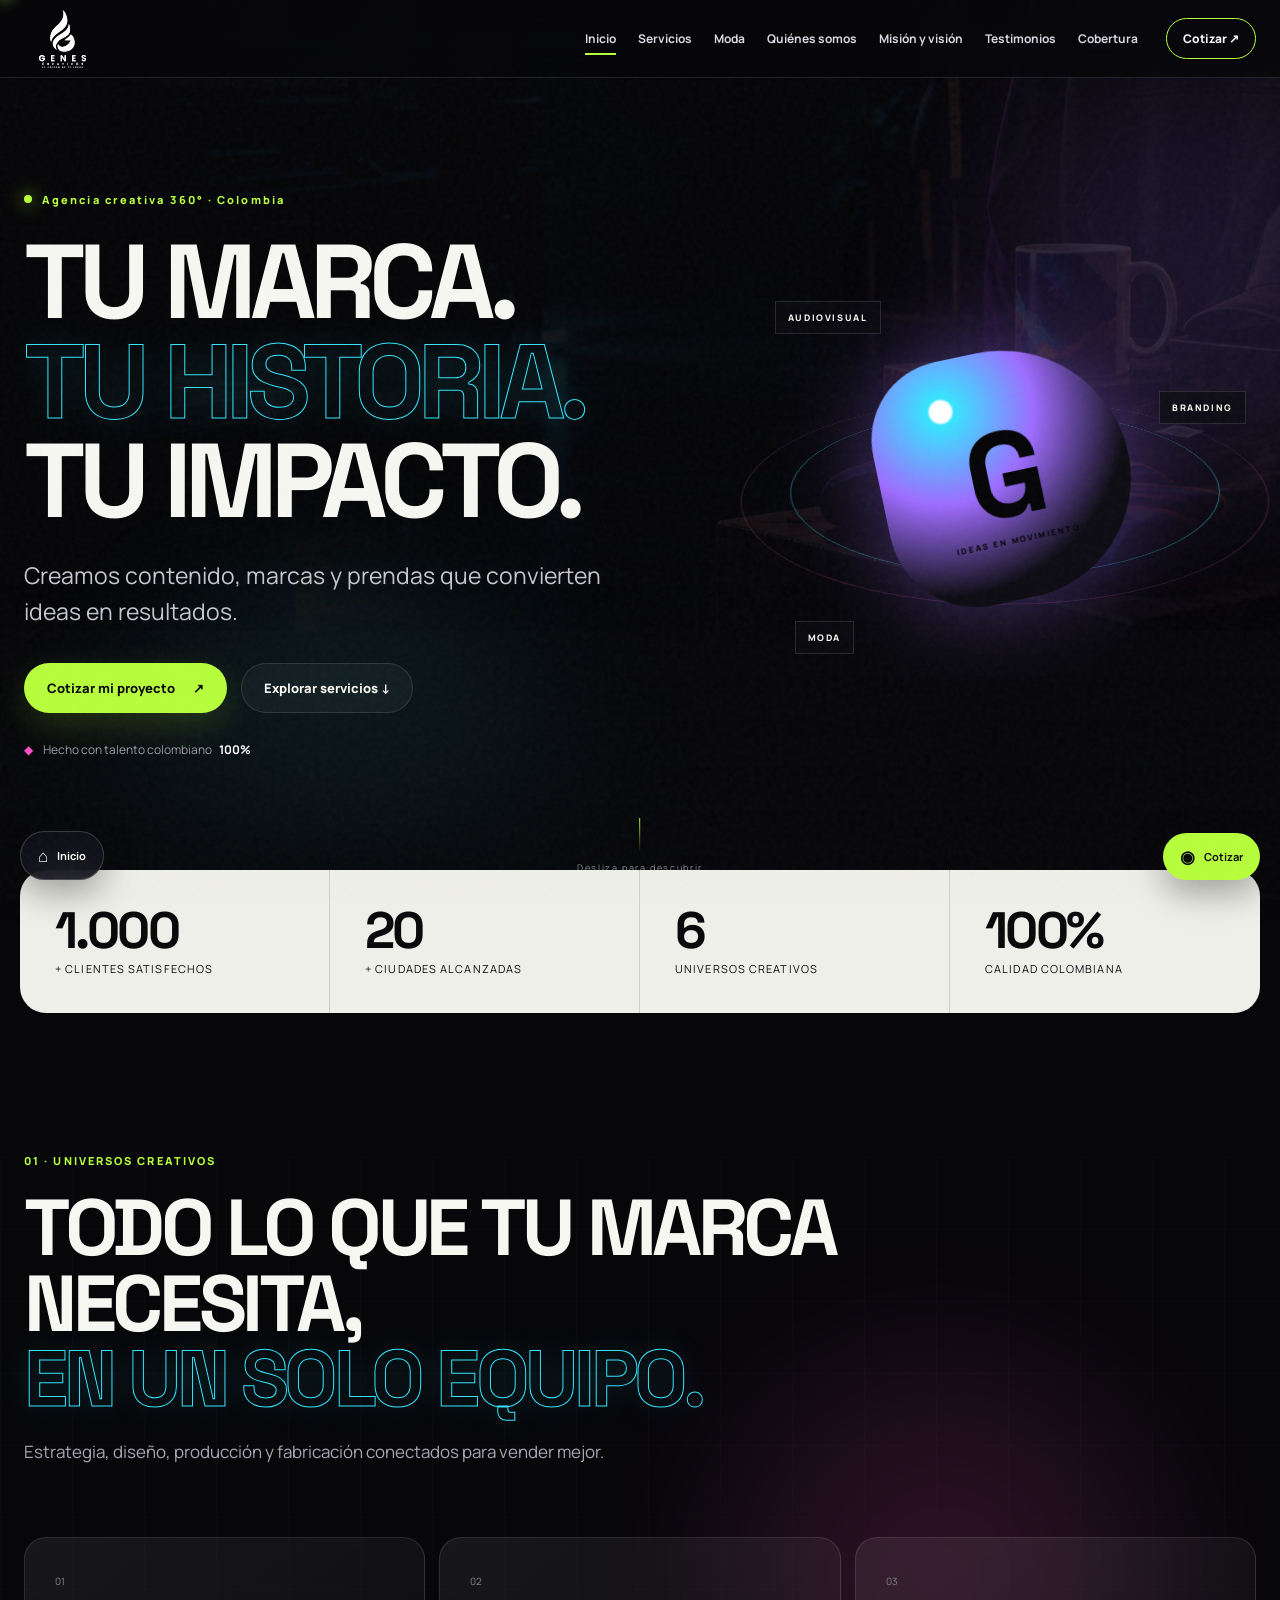
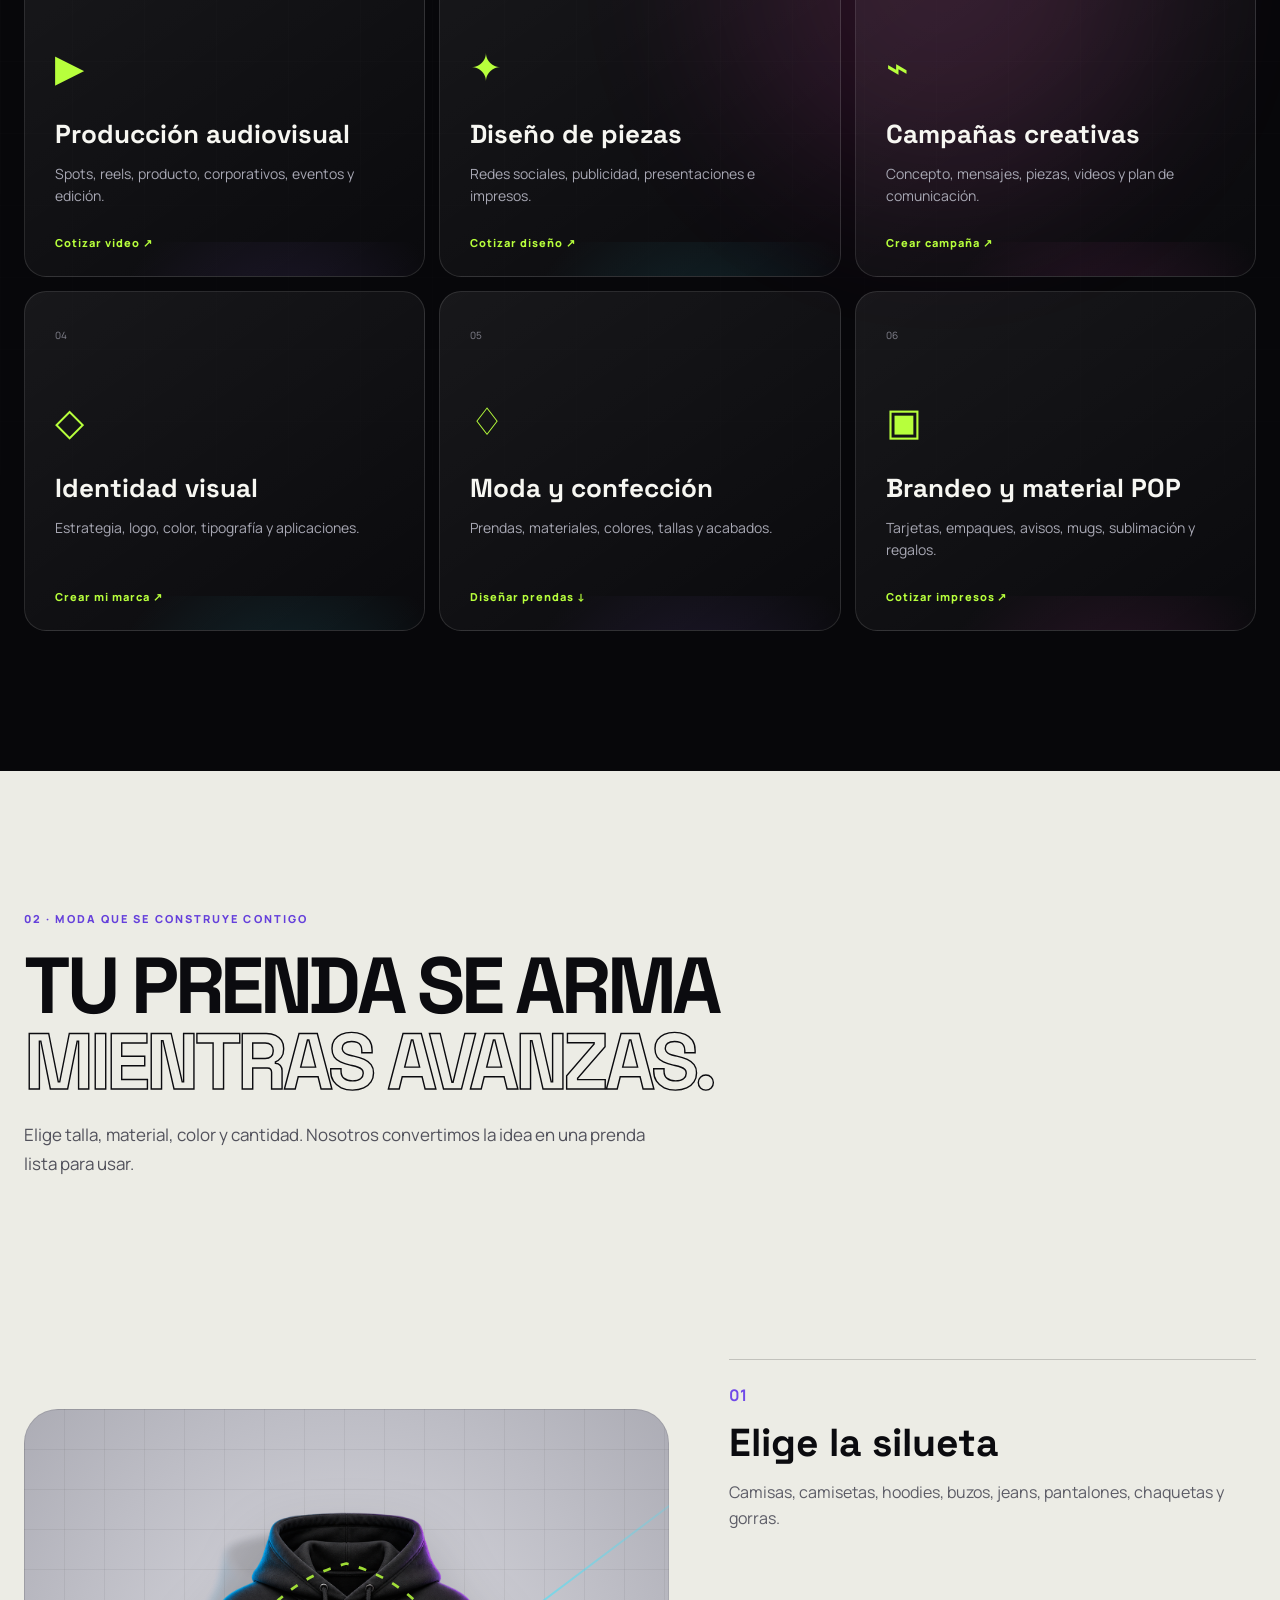
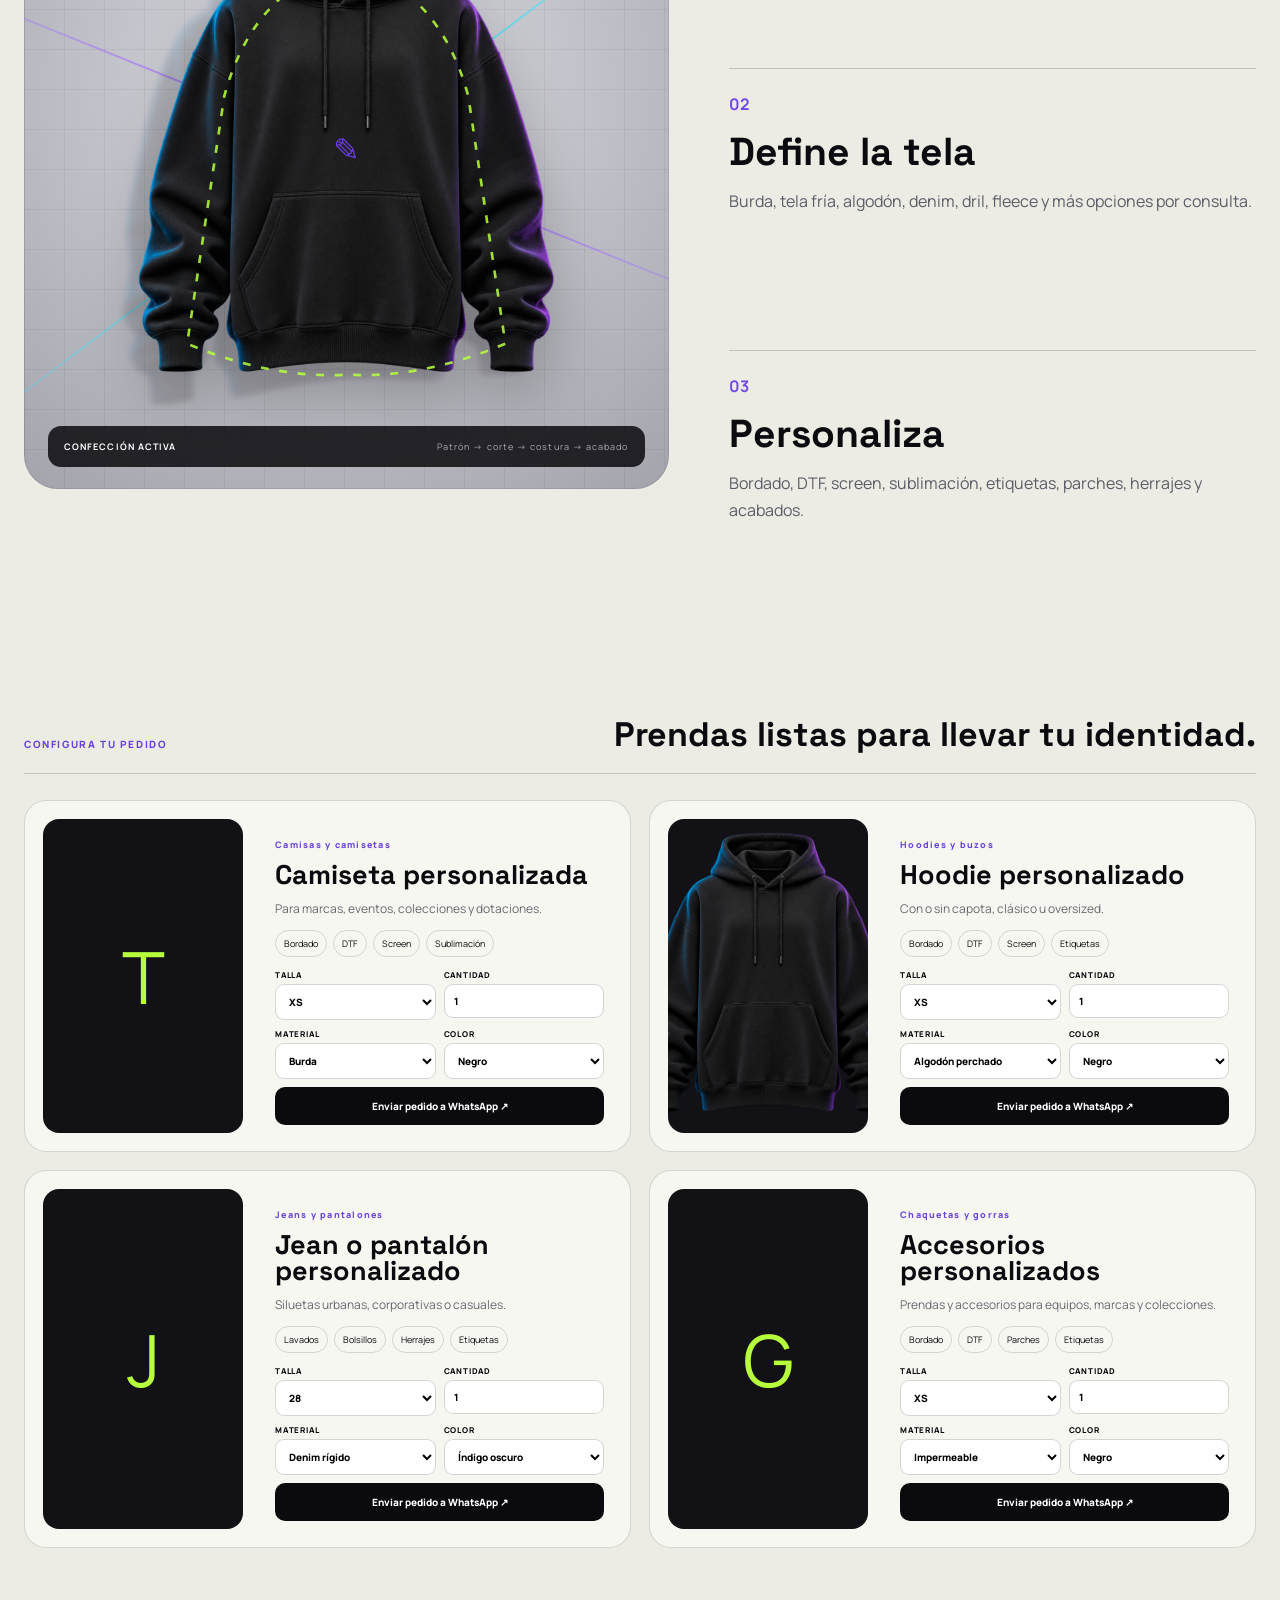
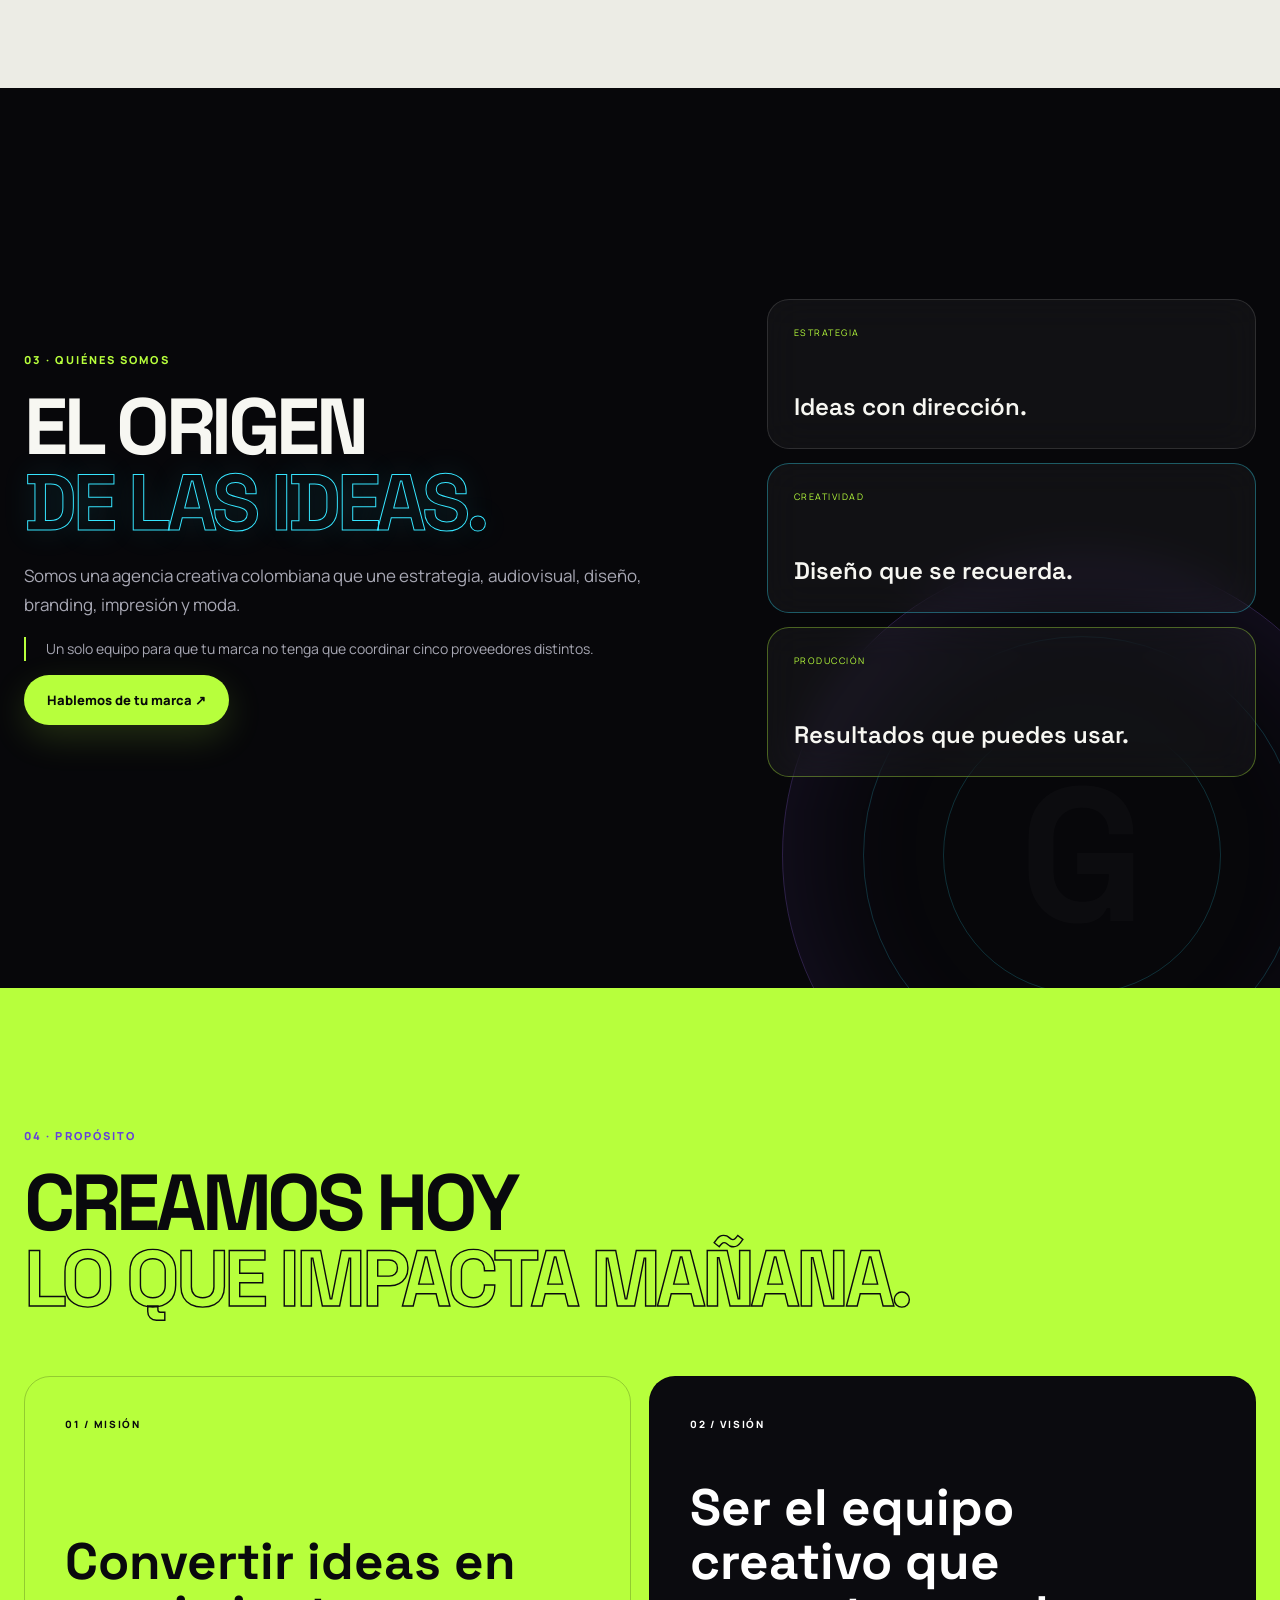
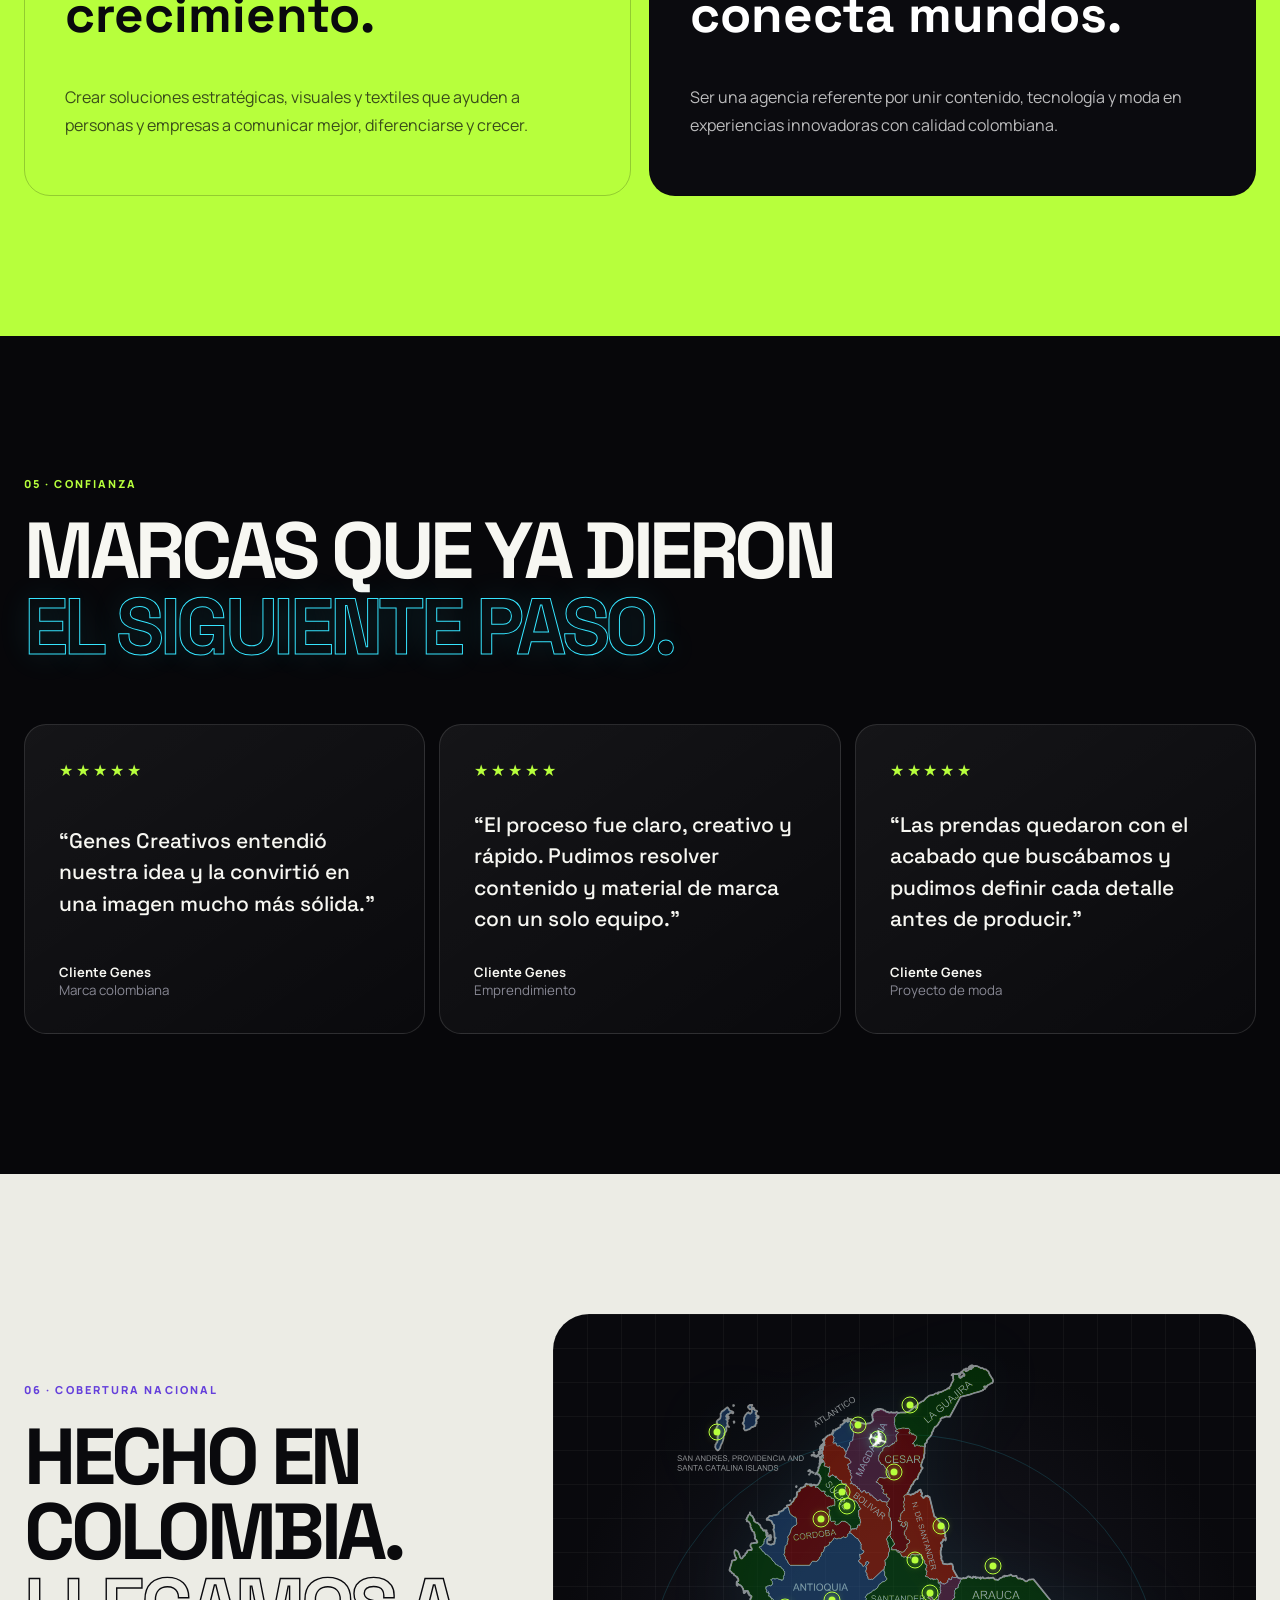
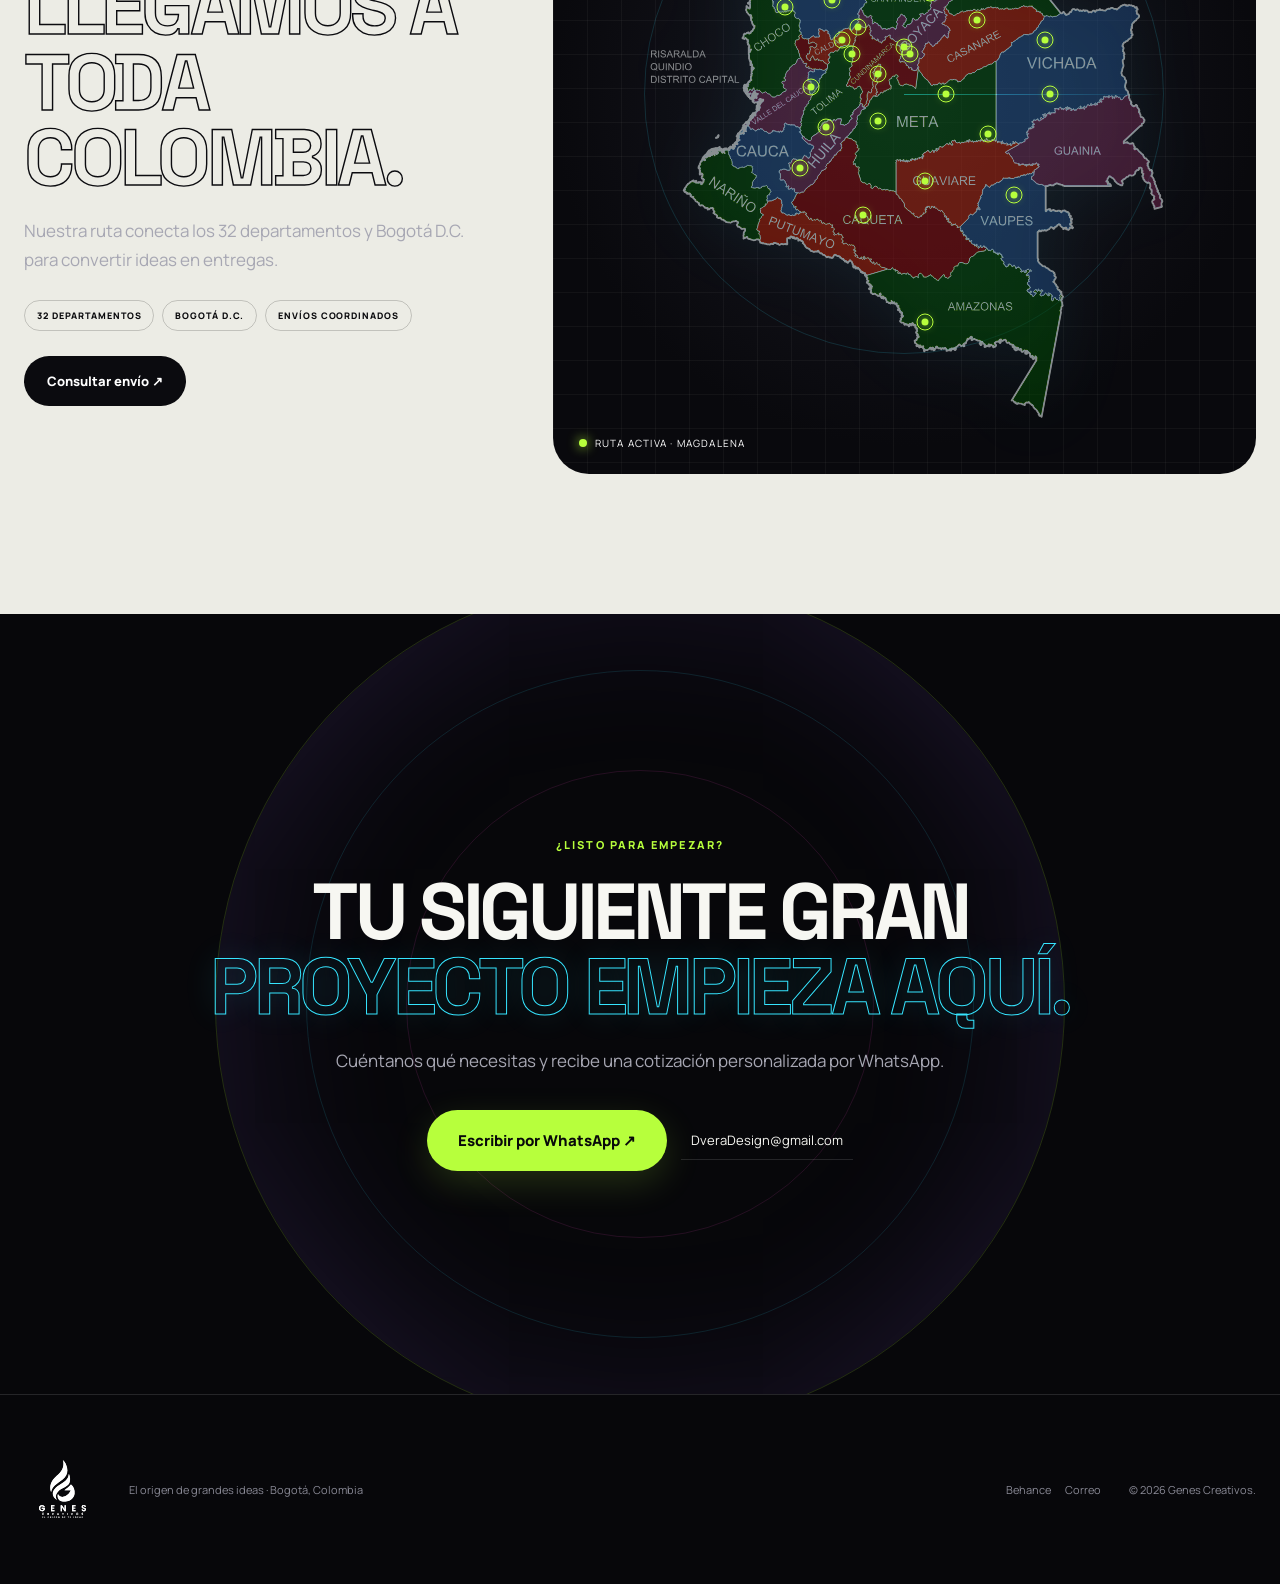
==== commit 6a44c97e: "Add files via upload" ====
--- a/index.html
+++ b/index.html
@@ -9,8 +9,15 @@
   <link rel="preconnect" href="https://fonts.googleapis.com">
   <link rel="preconnect" href="https://fonts.gstatic.com" crossorigin>
   <link href="https://fonts.googleapis.com/css2?family=Manrope:wght@400;500;600;700;800&family=Space+Grotesk:wght@500;600;700&display=swap" rel="stylesheet">
-  <link rel="stylesheet" href="styles.css">
-  <script defer src="app.js"></script>
+  <style>
+:root{--bg:#07070a;--panel:#101016;--ink:#f7f7f2;--muted:#a7a7b3;--lime:#b7ff3c;--cyan:#36e5ff;--violet:#9e6cff;--pink:#ff4fc8;--line:rgba(255,255,255,.12);--max:1240px;--radius:26px}*{box-sizing:border-box}html{scroll-behavior:smooth;scroll-padding-top:86px}body{margin:0;background:var(--bg);color:var(--ink);font-family:Manrope,Arial,sans-serif;overflow-x:hidden;cursor:none}a,button,input,select{font:inherit}a{color:inherit;text-decoration:none}button{color:inherit}.noise{position:fixed;inset:0;pointer-events:none;z-index:99;opacity:.035;background-image:url("data:image/svg+xml,%3Csvg viewBox='0 0 180 180' xmlns='http://www.w3.org/2000/svg'%3E%3Cfilter id='n'%3E%3CfeTurbulence type='fractalNoise' baseFrequency='.9' numOctaves='3' stitchTiles='stitch'/%3E%3C/filter%3E%3Crect width='100%25' height='100%25' filter='url(%23n)'/%3E%3C/svg%3E")}.cursor-pen{position:fixed;left:0;top:0;z-index:200;pointer-events:none;font-size:24px;color:var(--lime);filter:drop-shadow(0 0 7px rgba(183,255,60,.7));transform:translate(-4px,-22px) rotate(-18deg);transition:opacity .2s}.skip{position:fixed;left:12px;top:-60px;z-index:300;background:var(--lime);color:#09090c;padding:12px 18px;border-radius:10px}.skip:focus{top:12px}.site-header{position:fixed;z-index:100;inset:0 0 auto;height:78px;display:flex;align-items:center;gap:28px;padding:10px max(24px,calc((100vw - var(--max))/2));background:rgba(7,7,10,.74);backdrop-filter:blur(18px);border-bottom:1px solid var(--line)}.brand{display:flex;align-items:center;margin-right:auto}.brand-logo{width:77px;height:58px;object-fit:contain;filter:invert(1);mix-blend-mode:screen}.main-nav{display:flex;align-items:center;gap:22px;font-size:12px;font-weight:700}.main-nav a{position:relative;color:#d8d8df;white-space:nowrap}.main-nav a:after{content:"";position:absolute;left:0;right:100%;bottom:-8px;height:2px;background:var(--lime);transition:.25s}.main-nav a:hover:after,.main-nav a.active:after{right:0}.header-cta{padding:11px 16px;border:1px solid var(--lime);border-radius:999px;font-size:12px;font-weight:800}.header-cta:hover{background:var(--lime);color:#08080b}.menu-toggle{display:none;border:0;background:none;width:42px;height:42px}.menu-toggle span{display:block;height:2px;background:white;margin:8px 0}.section-dark{position:relative;background:var(--bg);overflow:hidden}.hero{min-height:100svh;padding:150px max(24px,calc((100vw - var(--max))/2)) 100px;display:flex;align-items:center}.hero-media{position:absolute;inset:-8%;opacity:.21;background:linear-gradient(90deg,rgba(7,7,10,.97) 10%,rgba(7,7,10,.3)),url('[data-uri]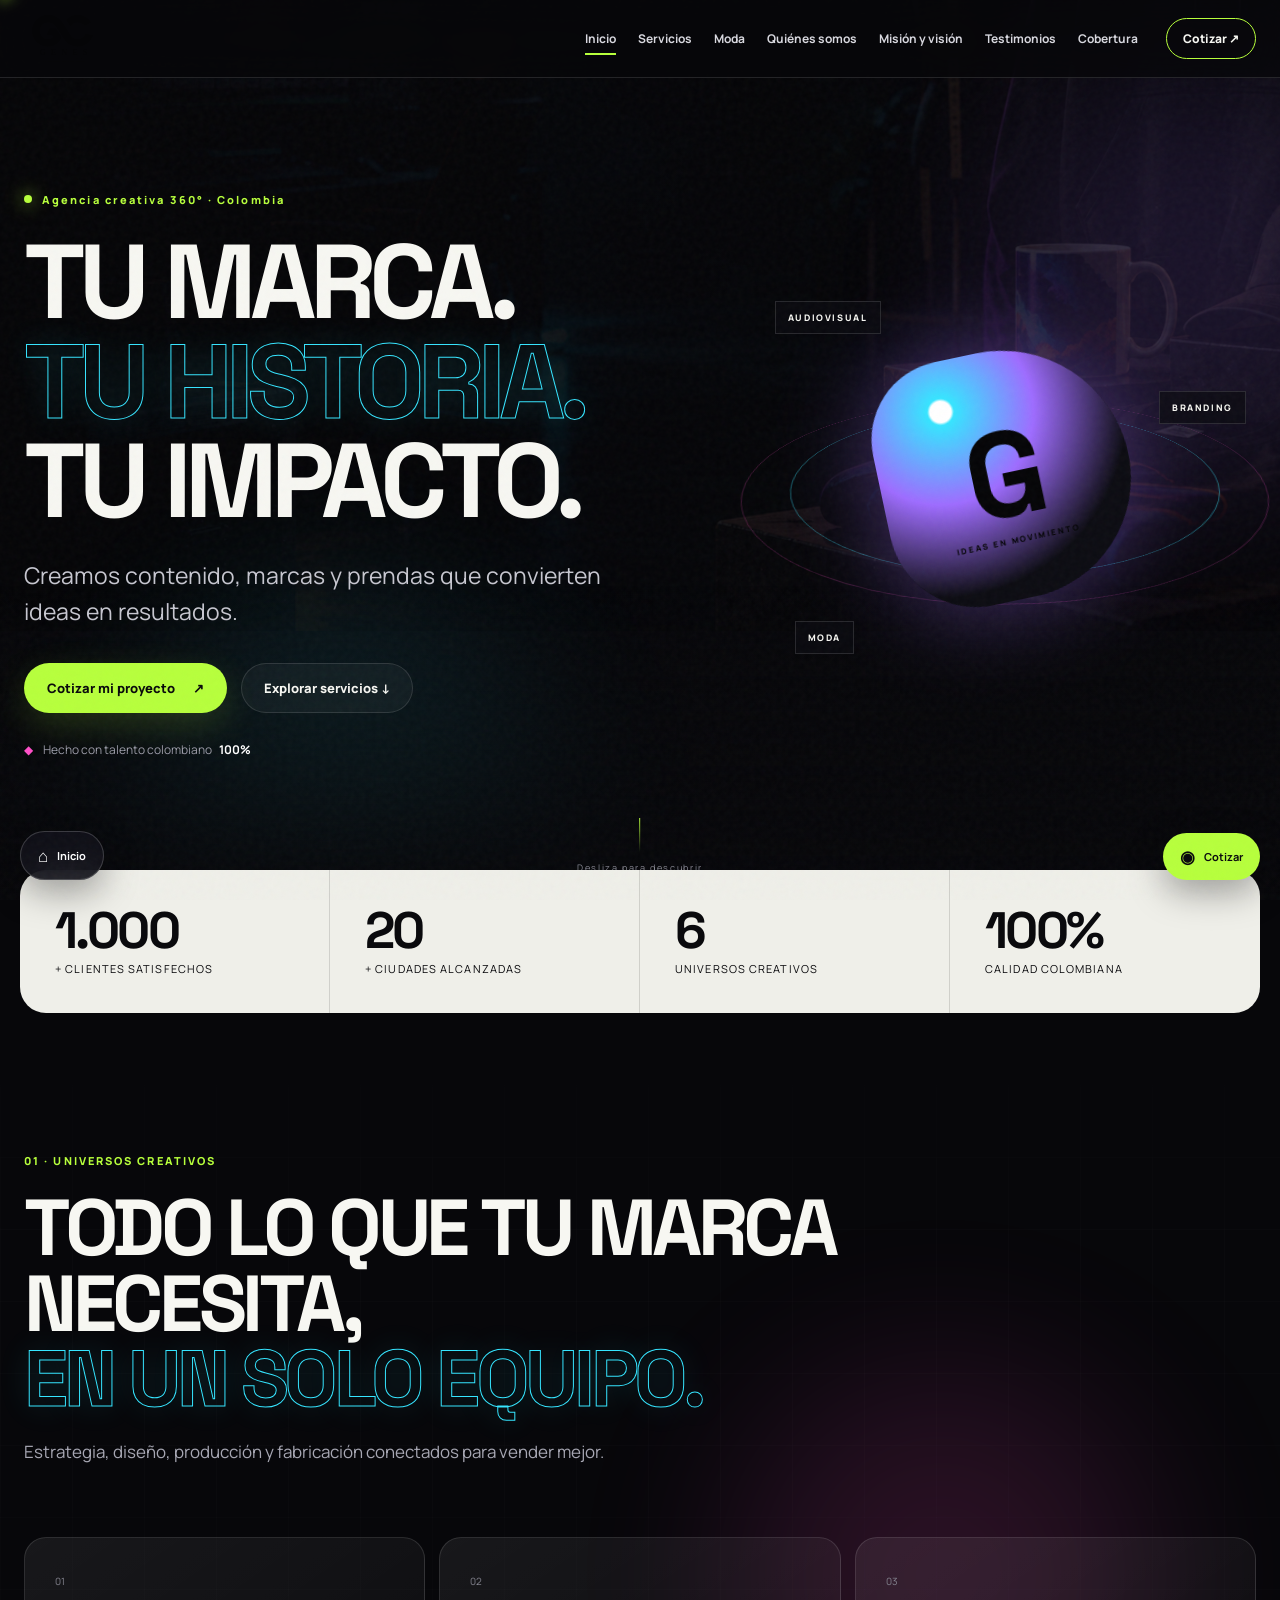
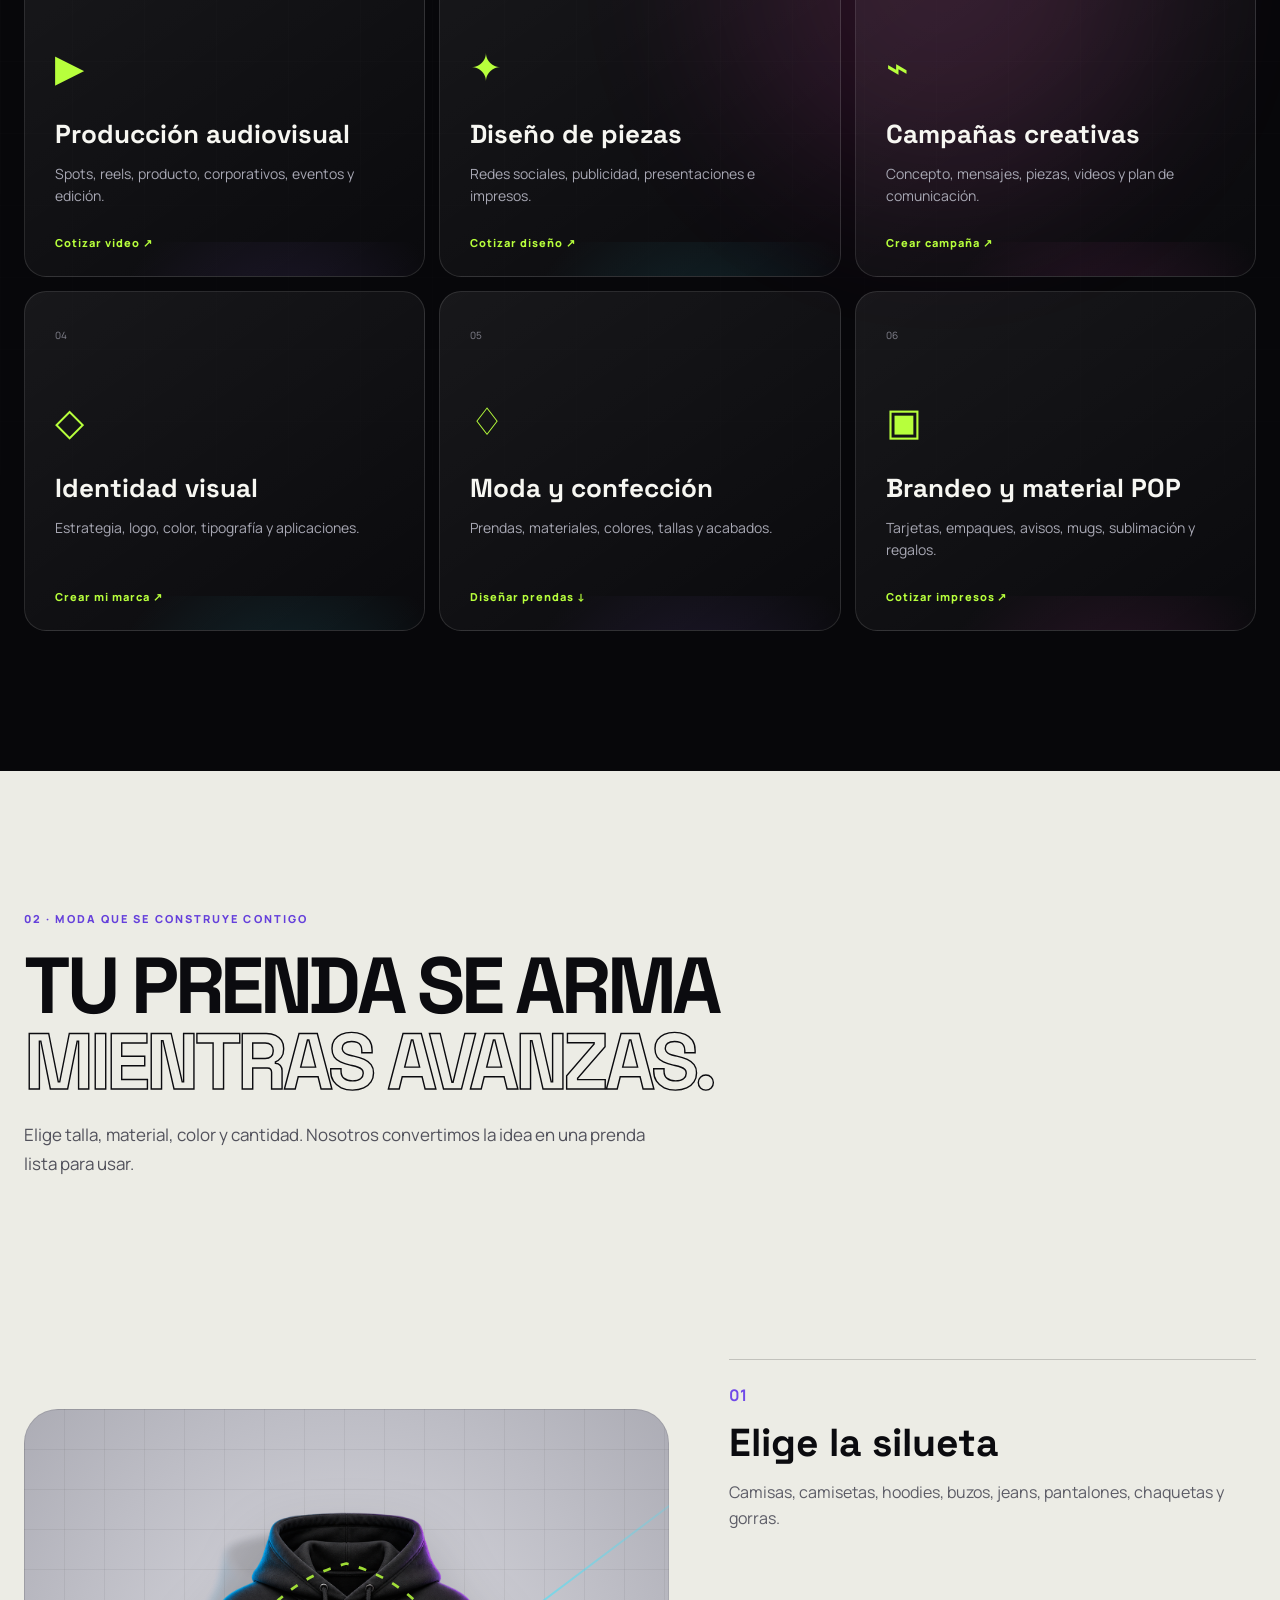
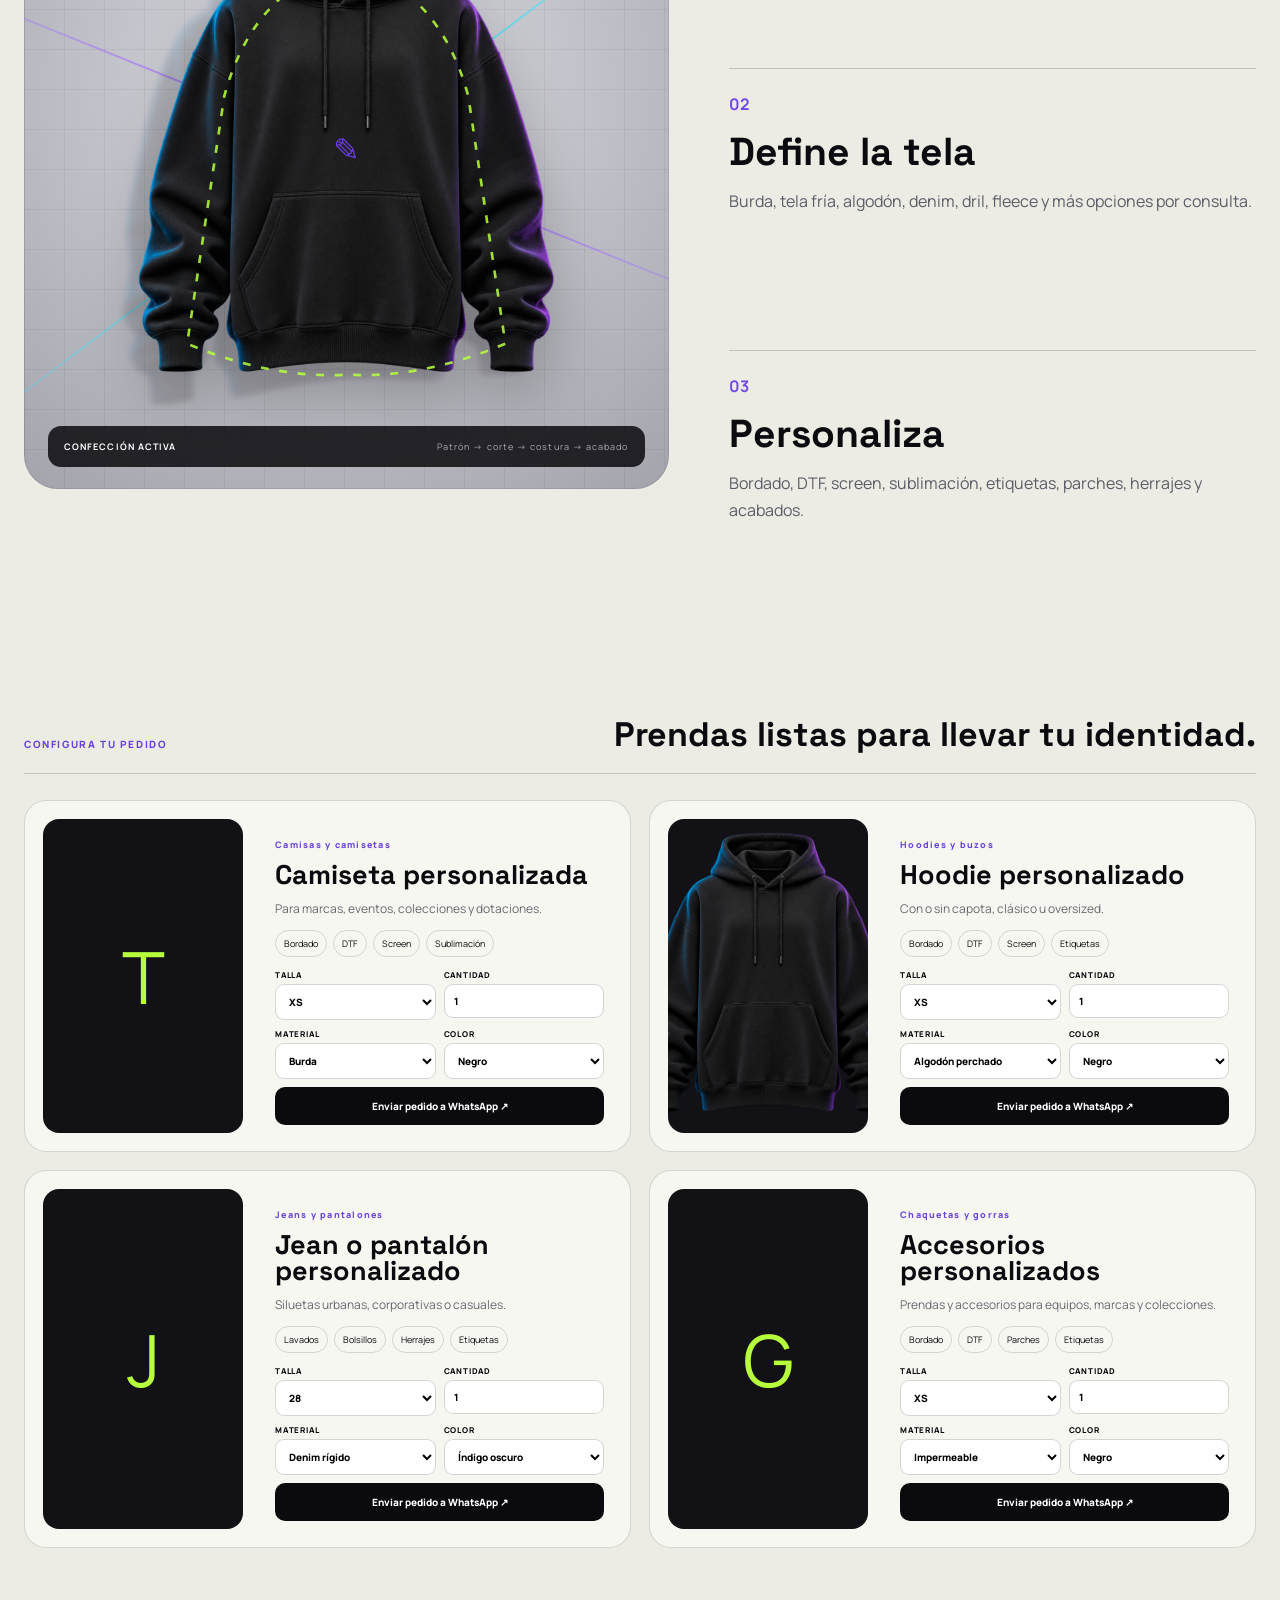
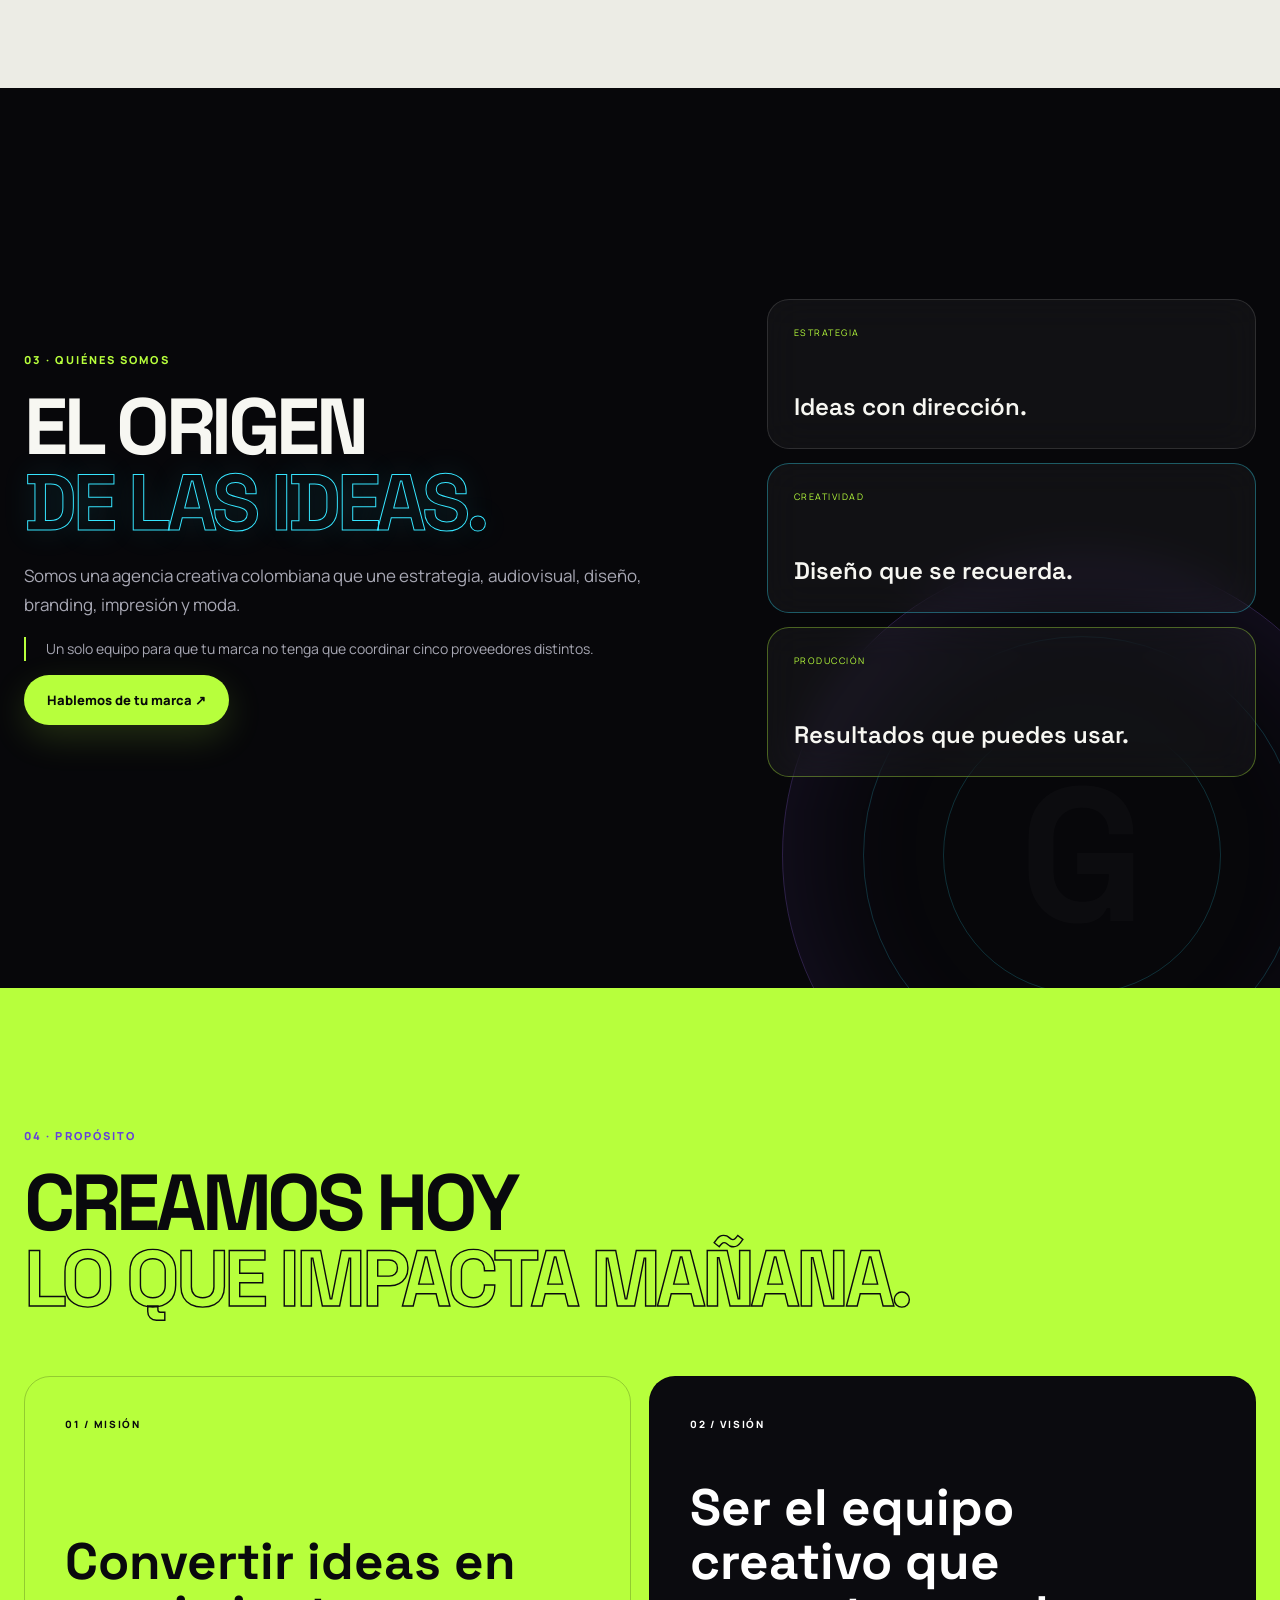
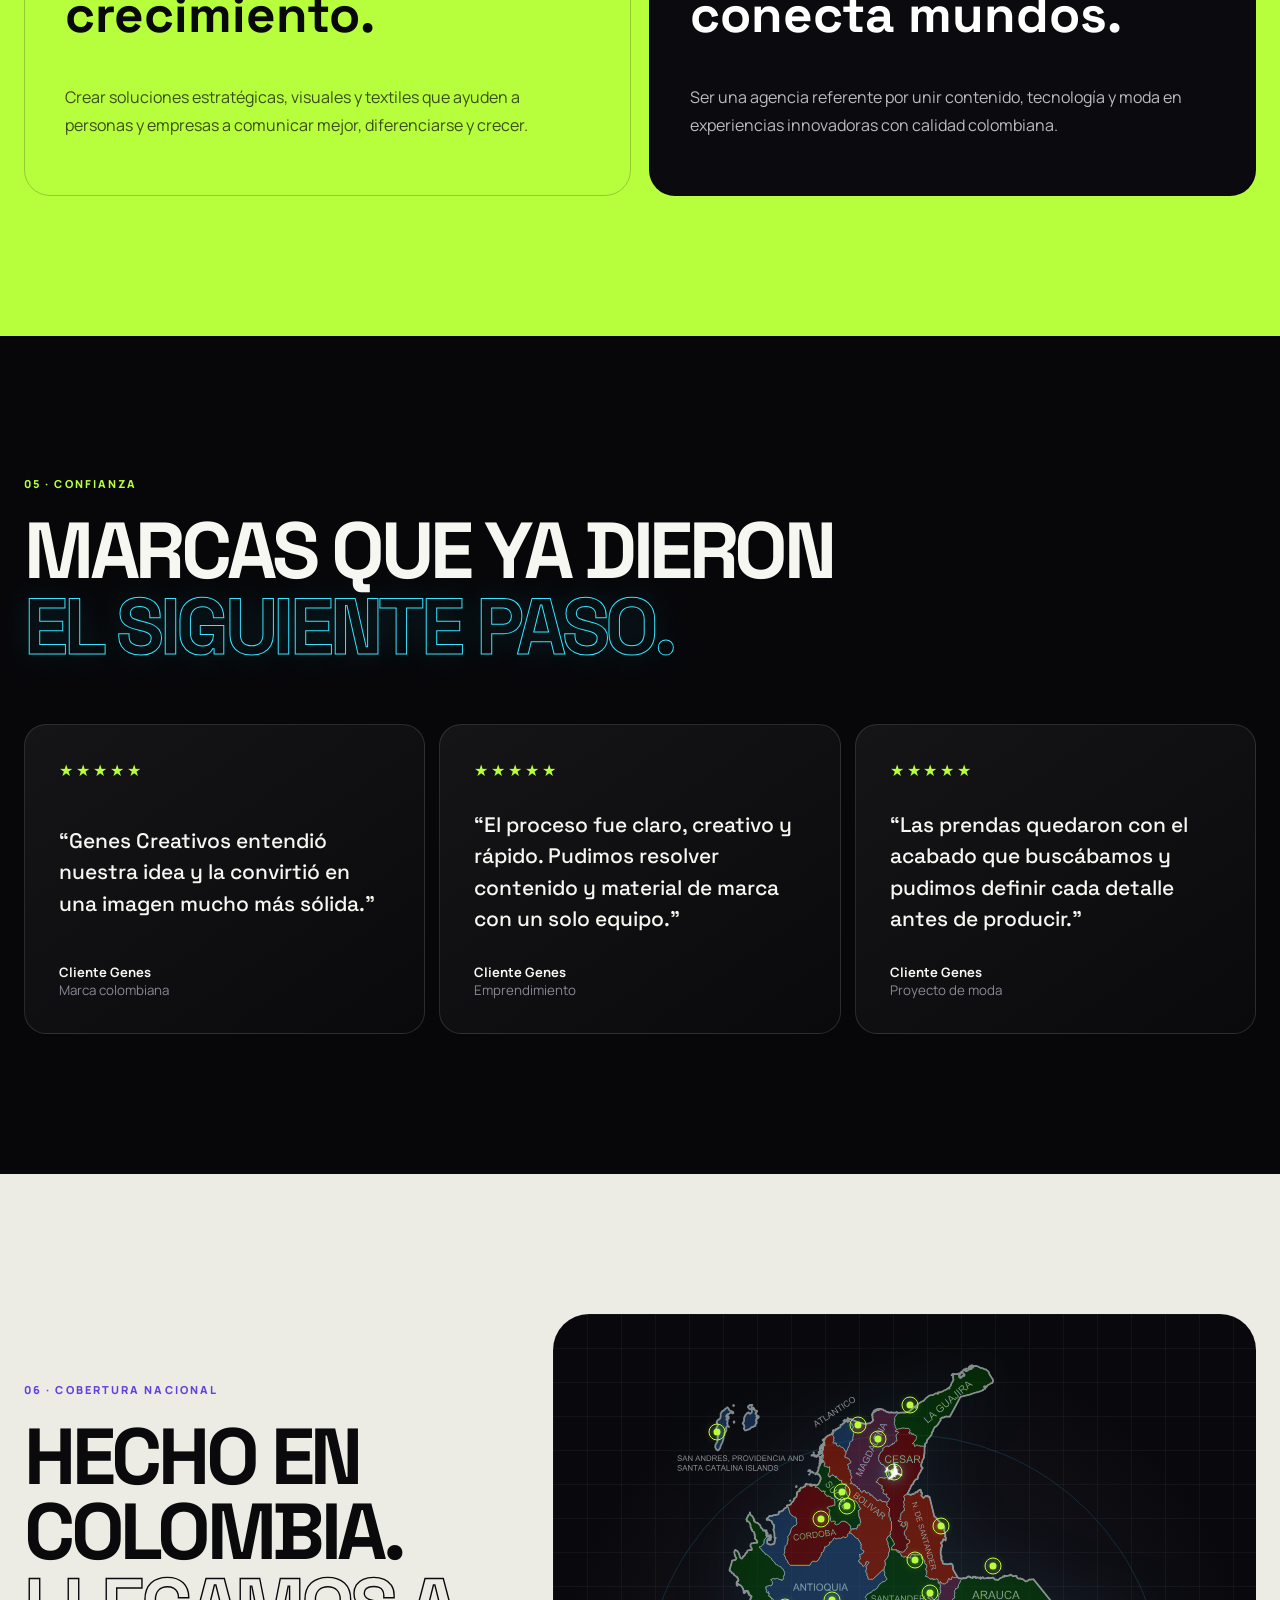
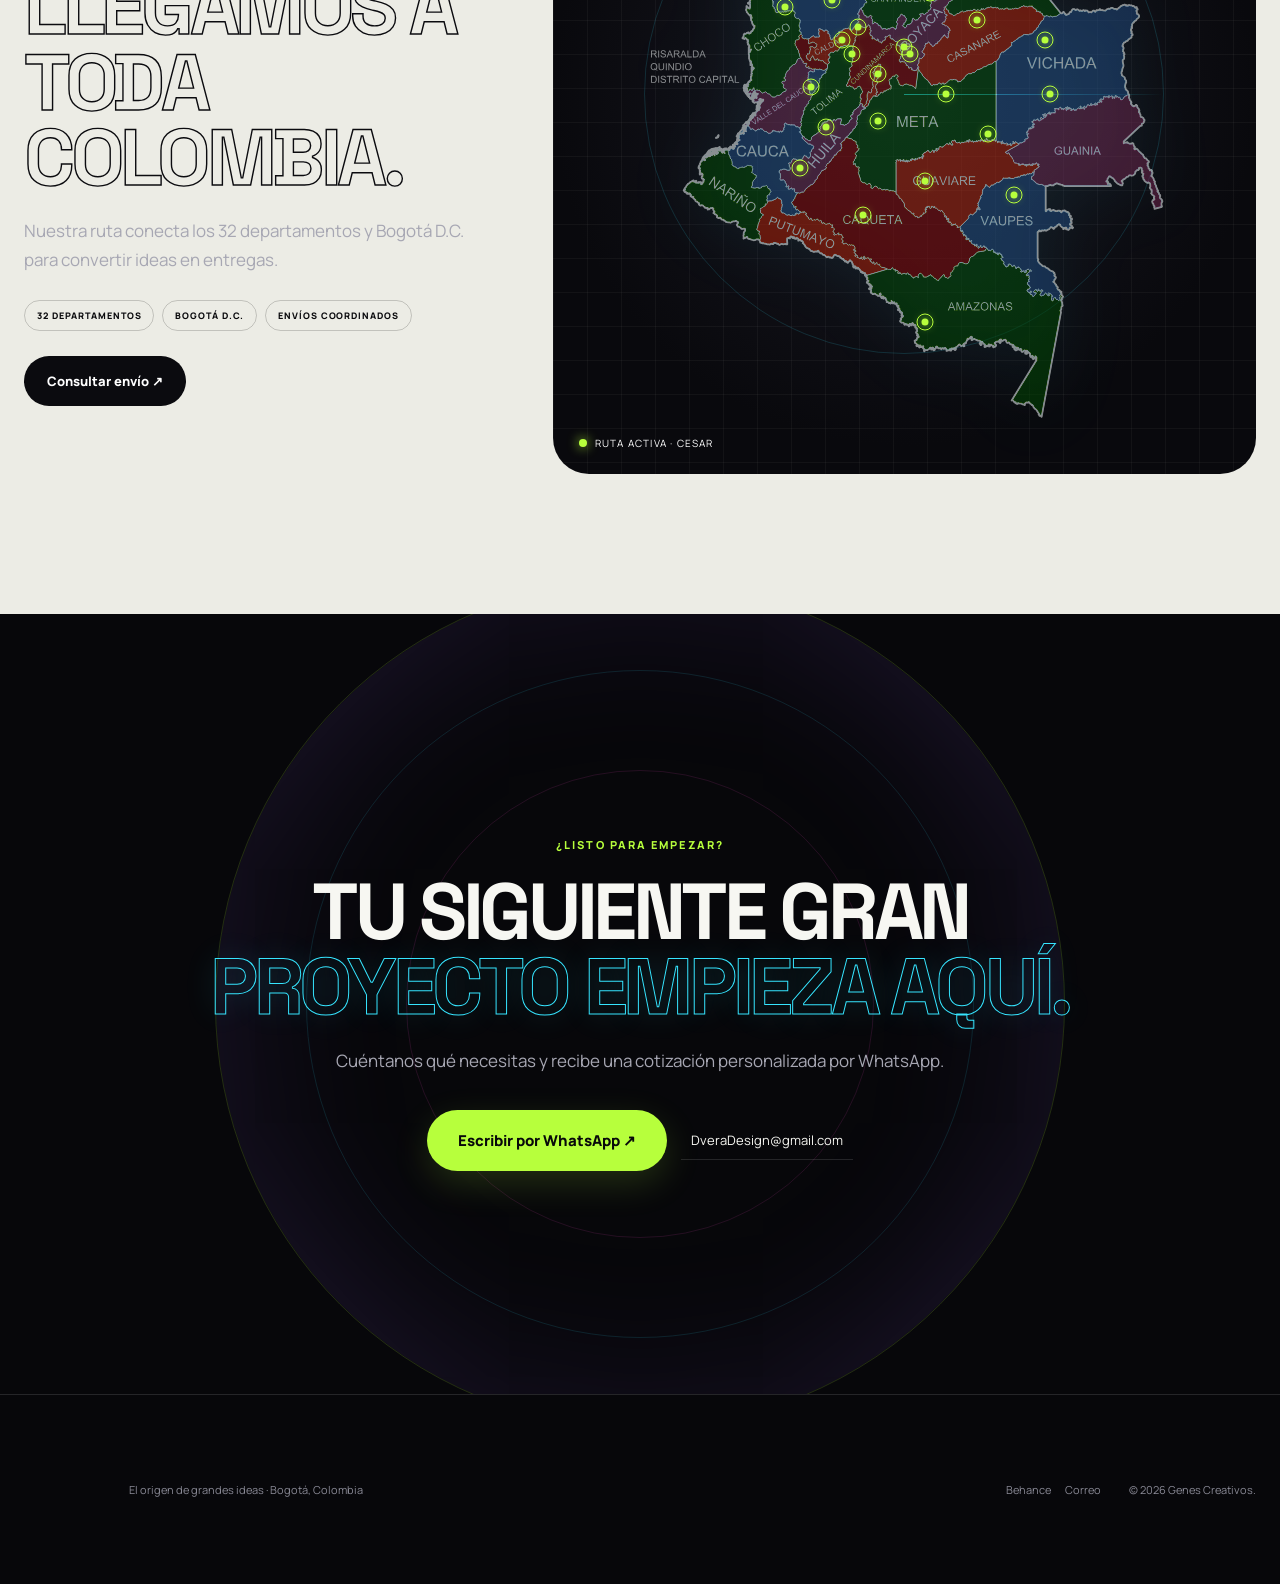
==== commit c61d32aa: "Add files via upload" ====
--- a/index.html
+++ b/index.html
@@ -26,7 +26,7 @@
 
   <header class="site-header" id="inicio">
     <a class="brand" href="#inicio" aria-label="Genes Creativos, inicio">
-      <img class="brand-logo" src="[data-uri]" alt="Genes Creativos">
+      <img class="brand-logo" src="[data-uri]" alt="Genes Creativos">
     </a>
     <button class="menu-toggle" type="button" aria-expanded="false" aria-controls="main-menu"><span></span><span></span></button>
     <nav class="main-nav" id="main-menu" aria-label="Navegación principal">
@@ -176,7 +176,7 @@
   </main>
 
   <footer>
-    <a class="brand" href="#inicio"><img class="brand-logo" src="[data-uri]" alt="Genes Creativos"></a>
+    <a class="brand" href="#inicio"><img class="brand-logo" src="[data-uri]" alt="Genes Creativos"></a>
     <p>El origen de grandes ideas · Bogotá, Colombia</p>
     <div class="social-links" id="social-links"><a href="https://www.behance.net/dariovera3" target="_blank" rel="noopener">Behance</a><a href="mailto:DveraDesign@gmail.com">Correo</a></div>
     <small>© <span id="year"></span> Genes Creativos.</small>
@@ -186,7 +186,7 @@
   <script>
 (() => {
   'use strict';
-  const SHEET_ID='1fSN5bKFz-tC3AxLItB7uYDhsjNa1qGlo3ekUDpddU-I';
+  const SHEET_ID='1d5WYwojPVjKP-rsJvFsPmIWXNeF8pWkWmRRHYJA_rVg';
   const TABS=['Configuracion','Menu','Banners','Productos','Servicios','Paginas','Testimonios','Redes_y_contacto','Cobertura'];
   const state={};
   const clean=v=>v==null?'':String(v).trim();
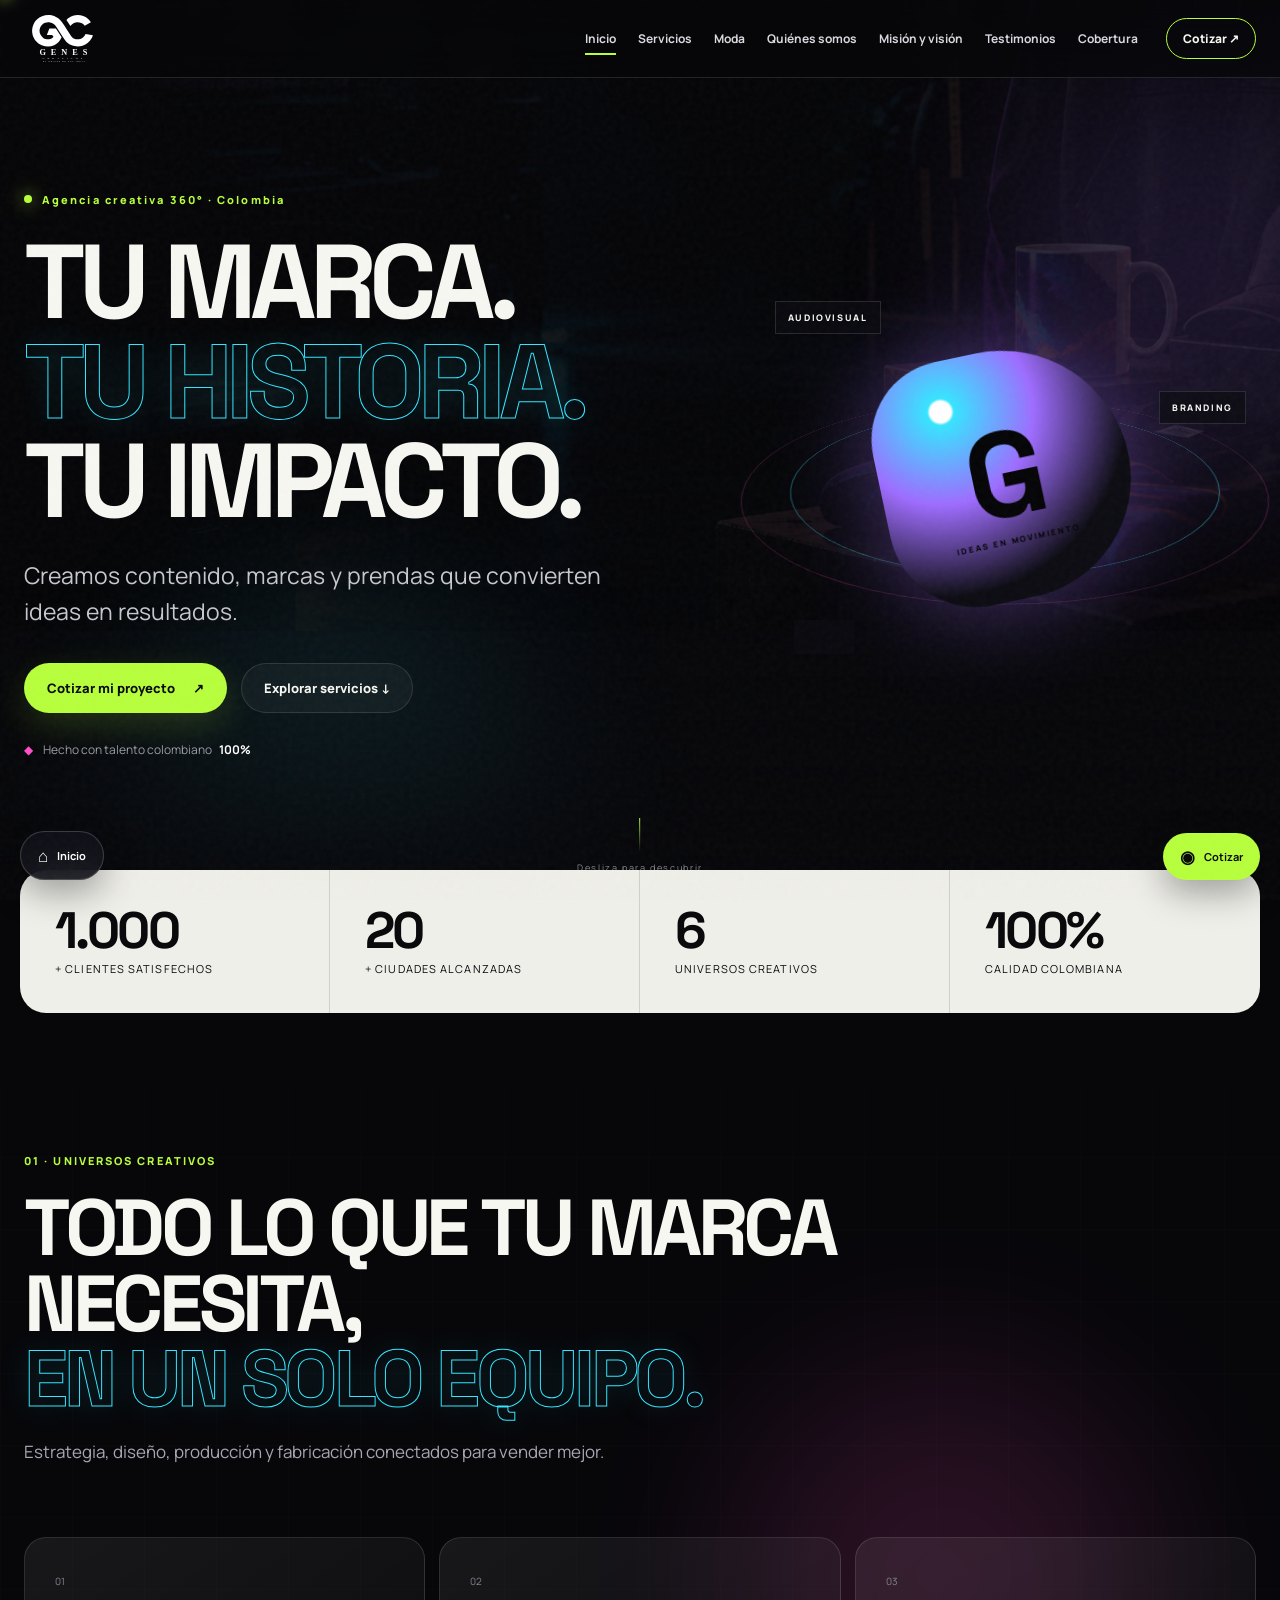
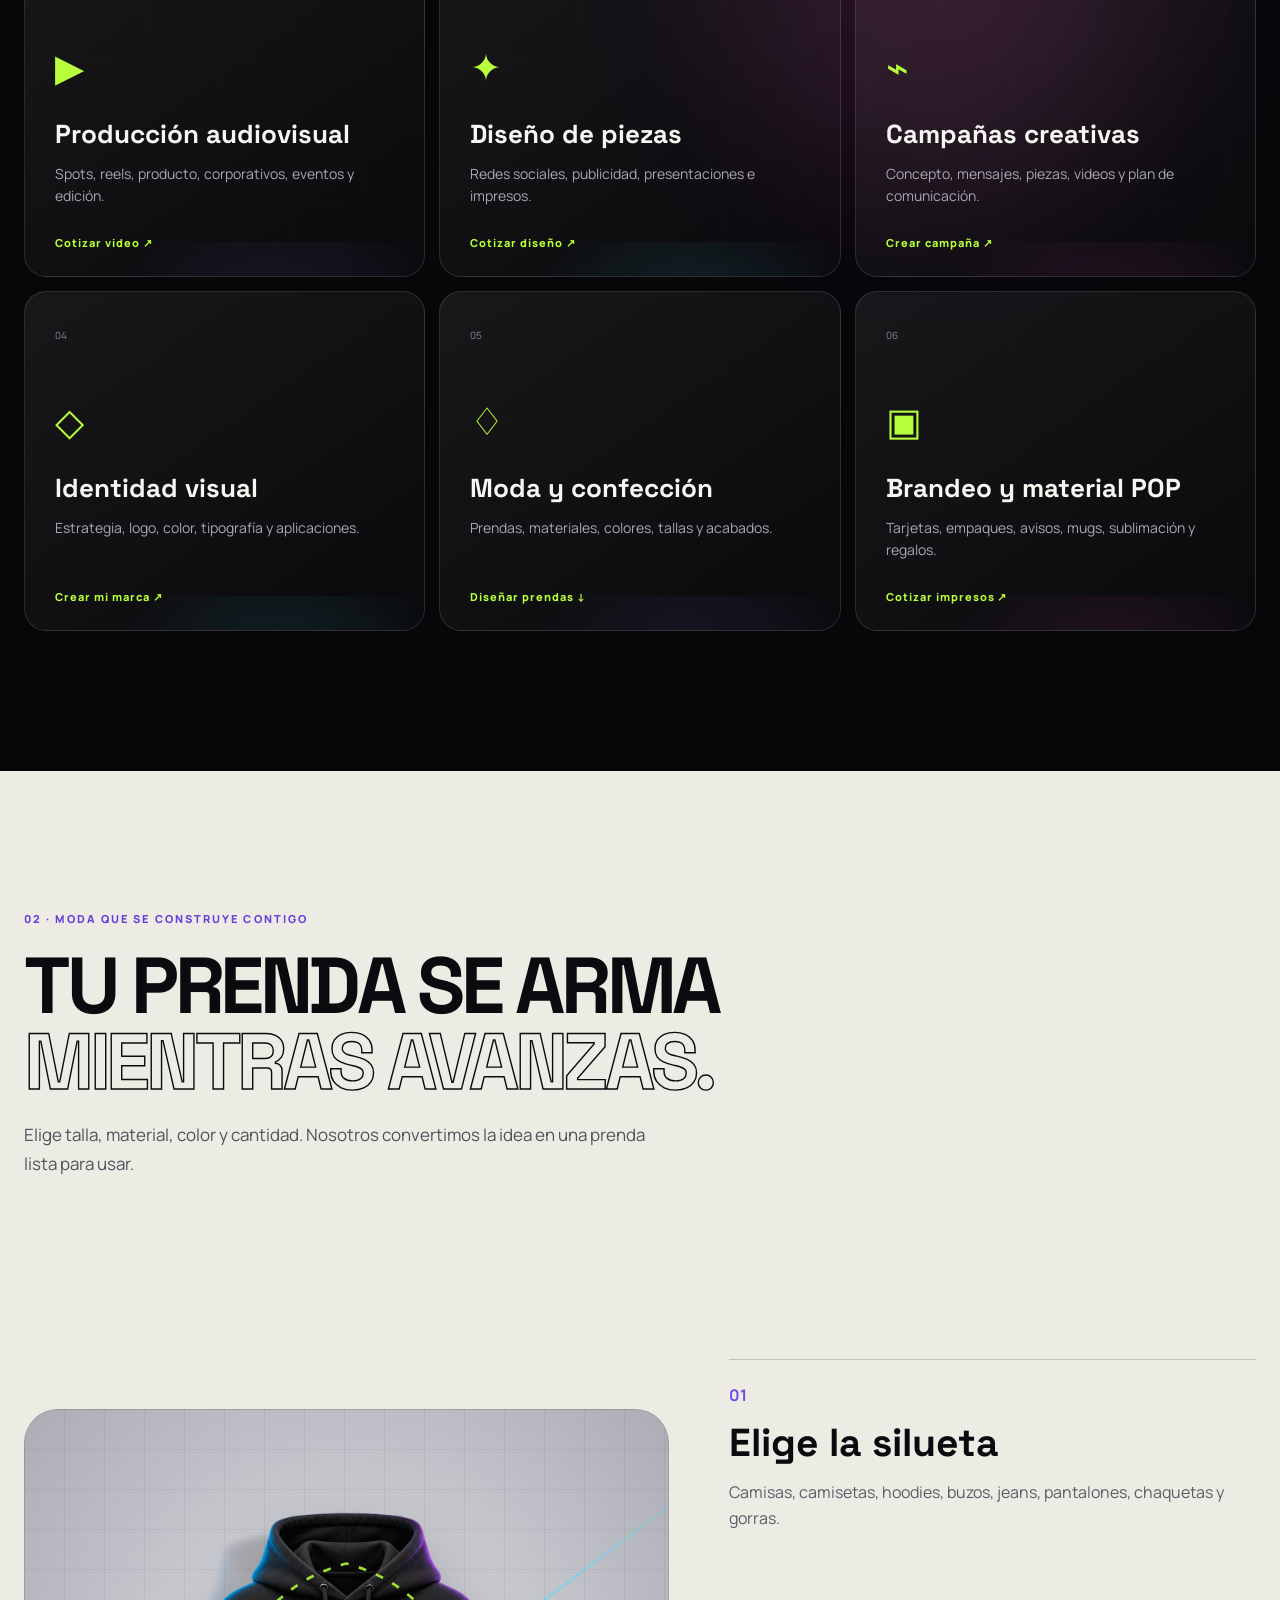
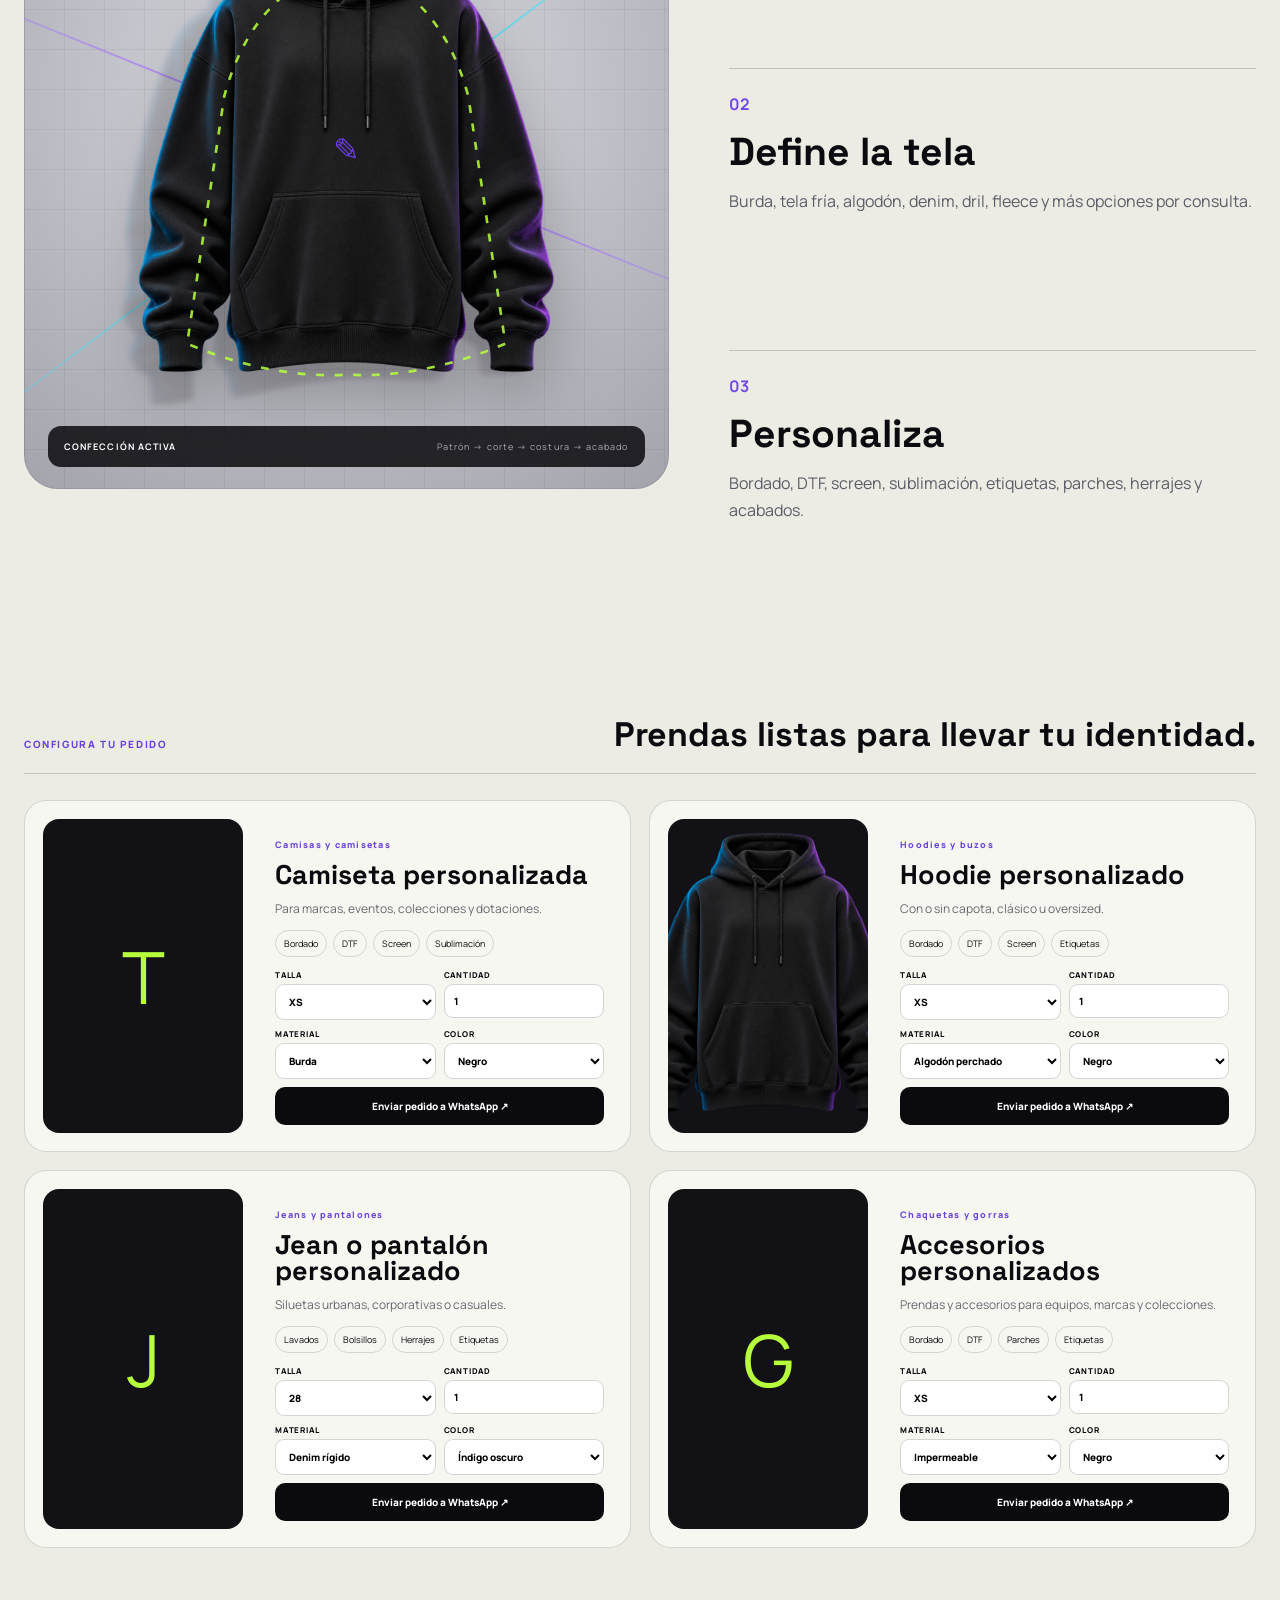
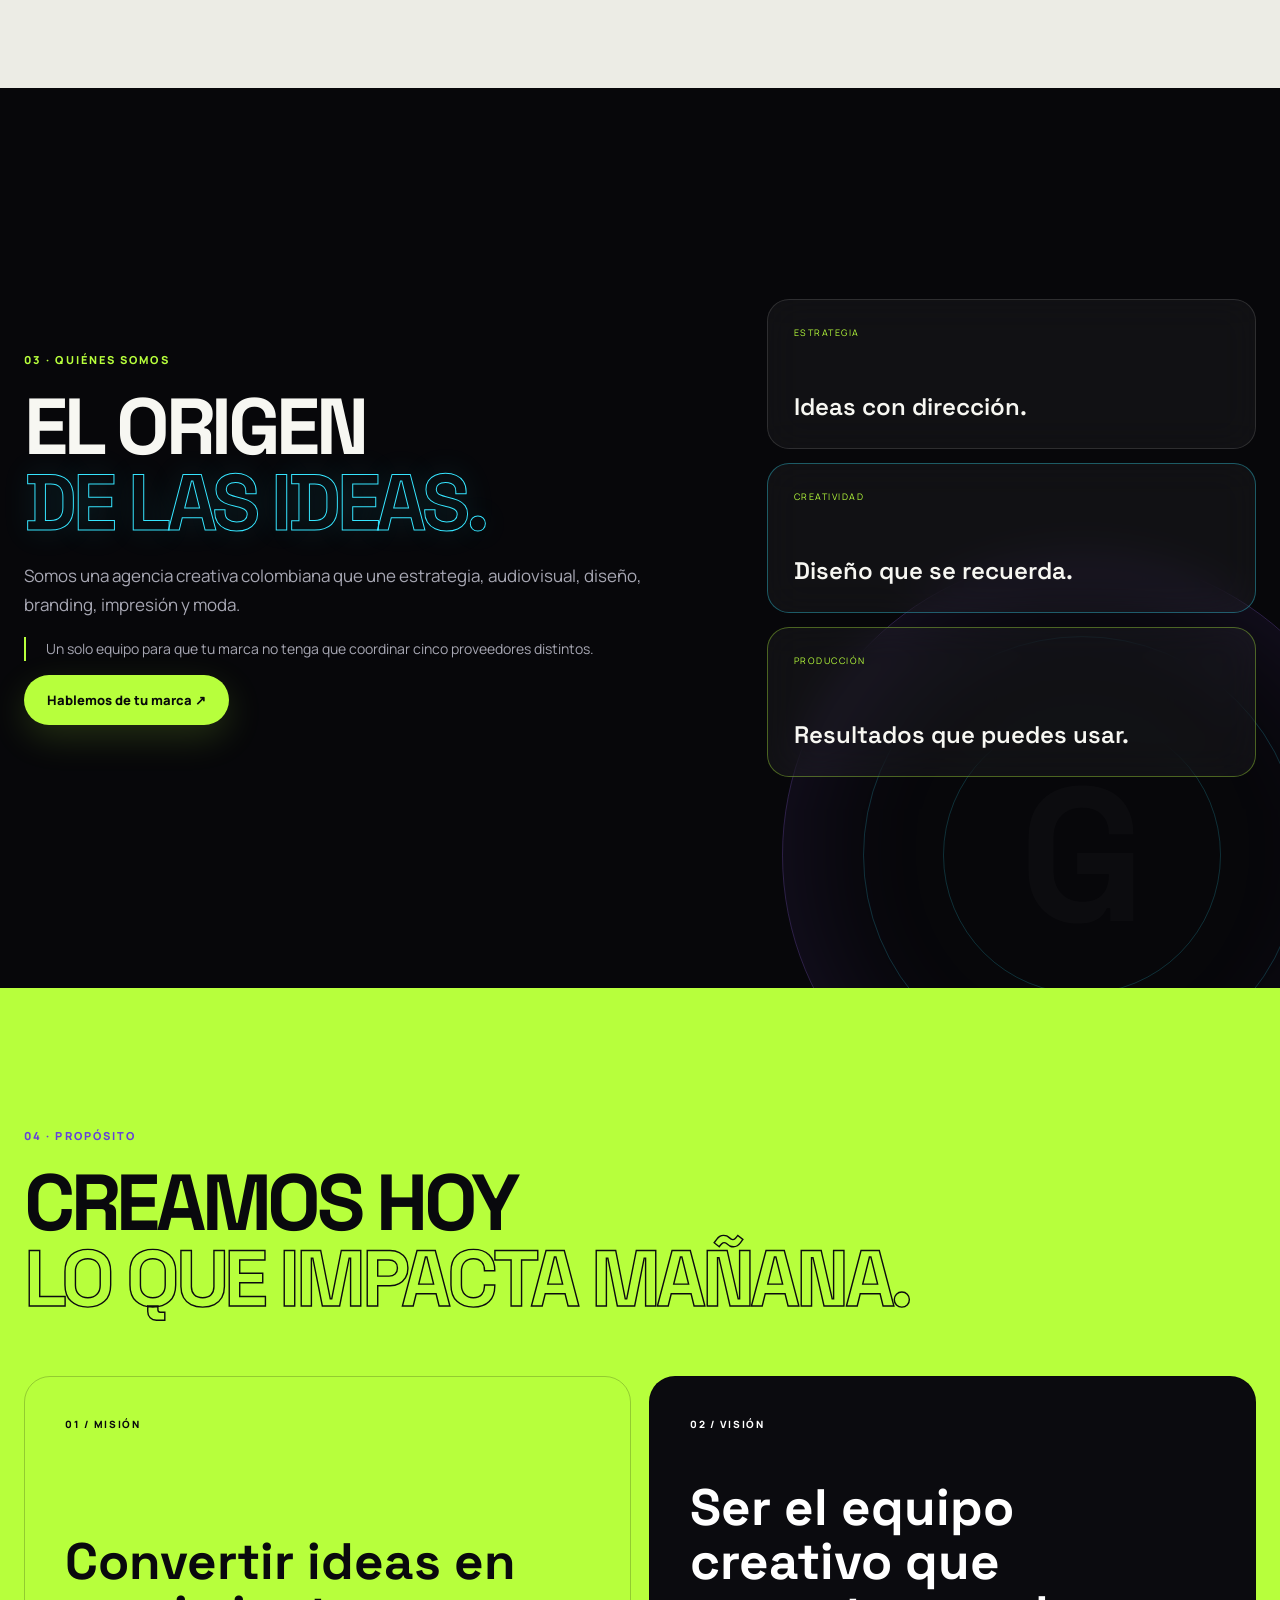
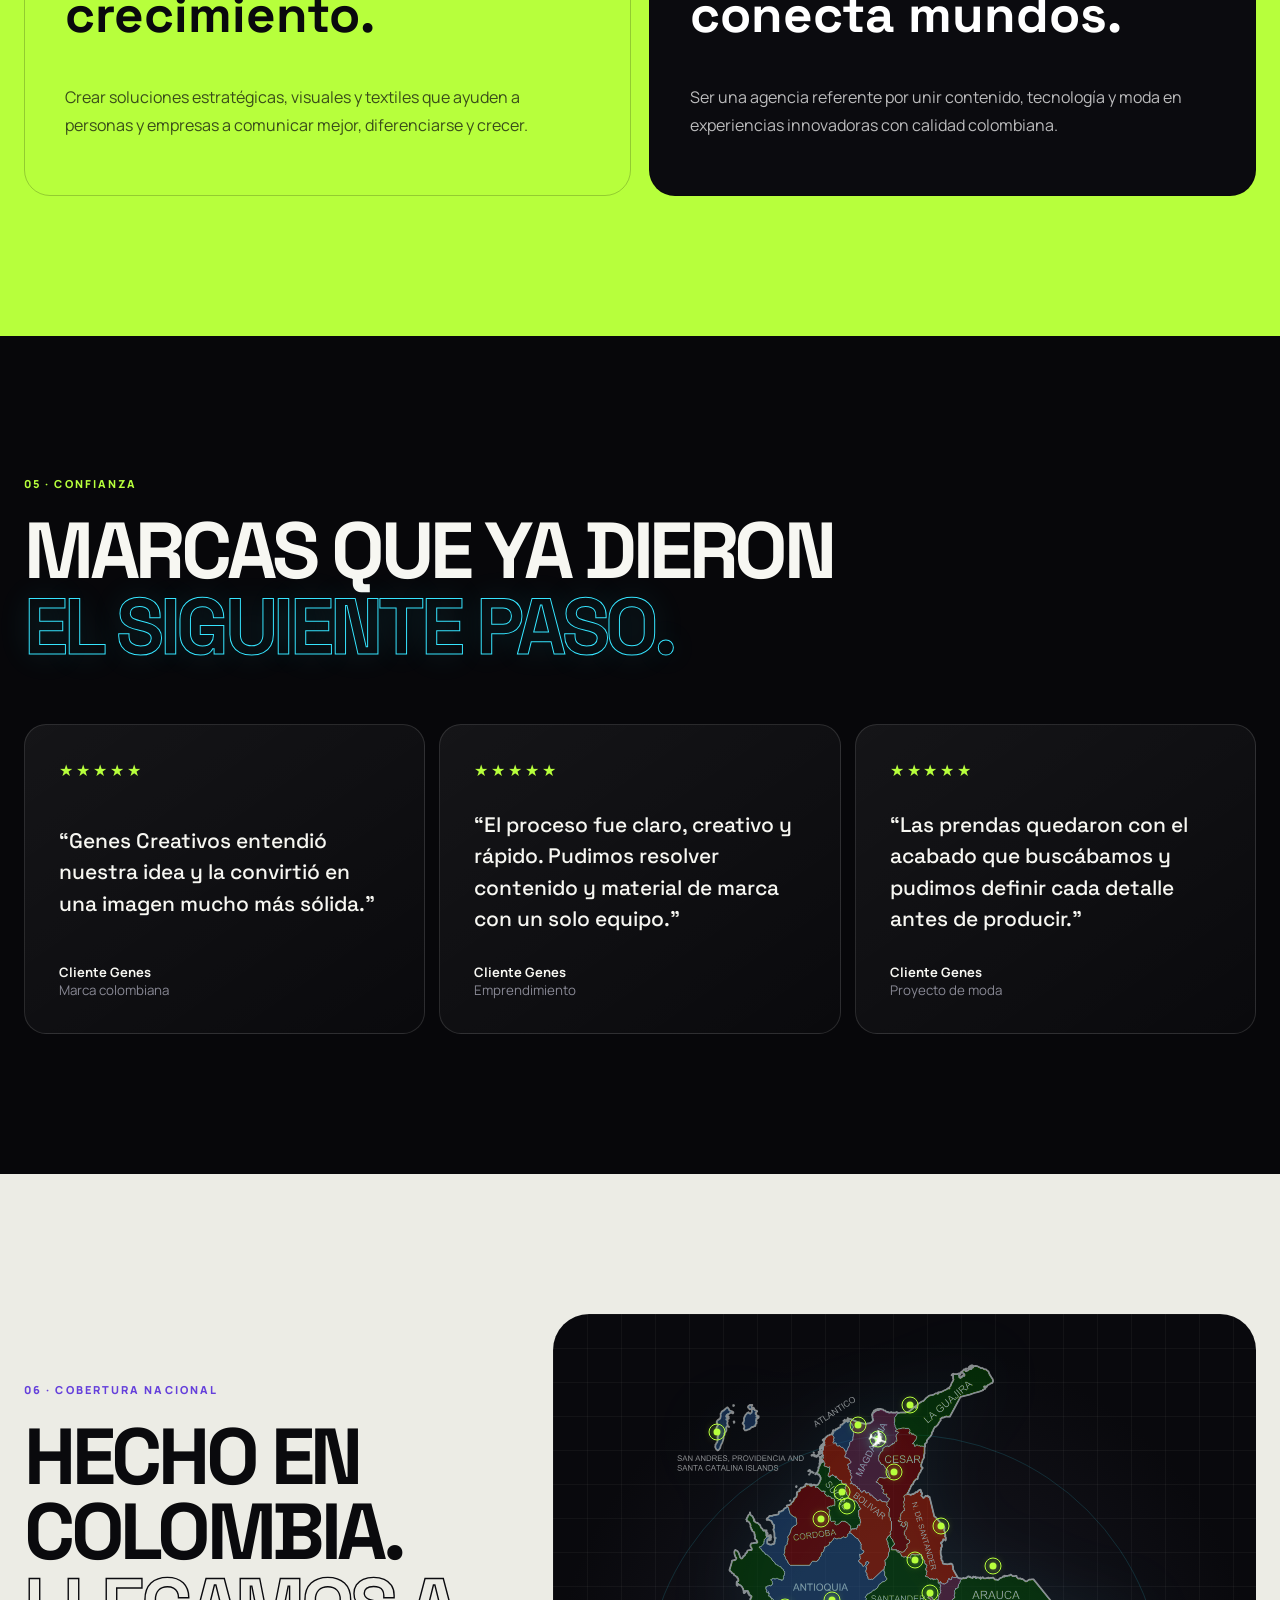
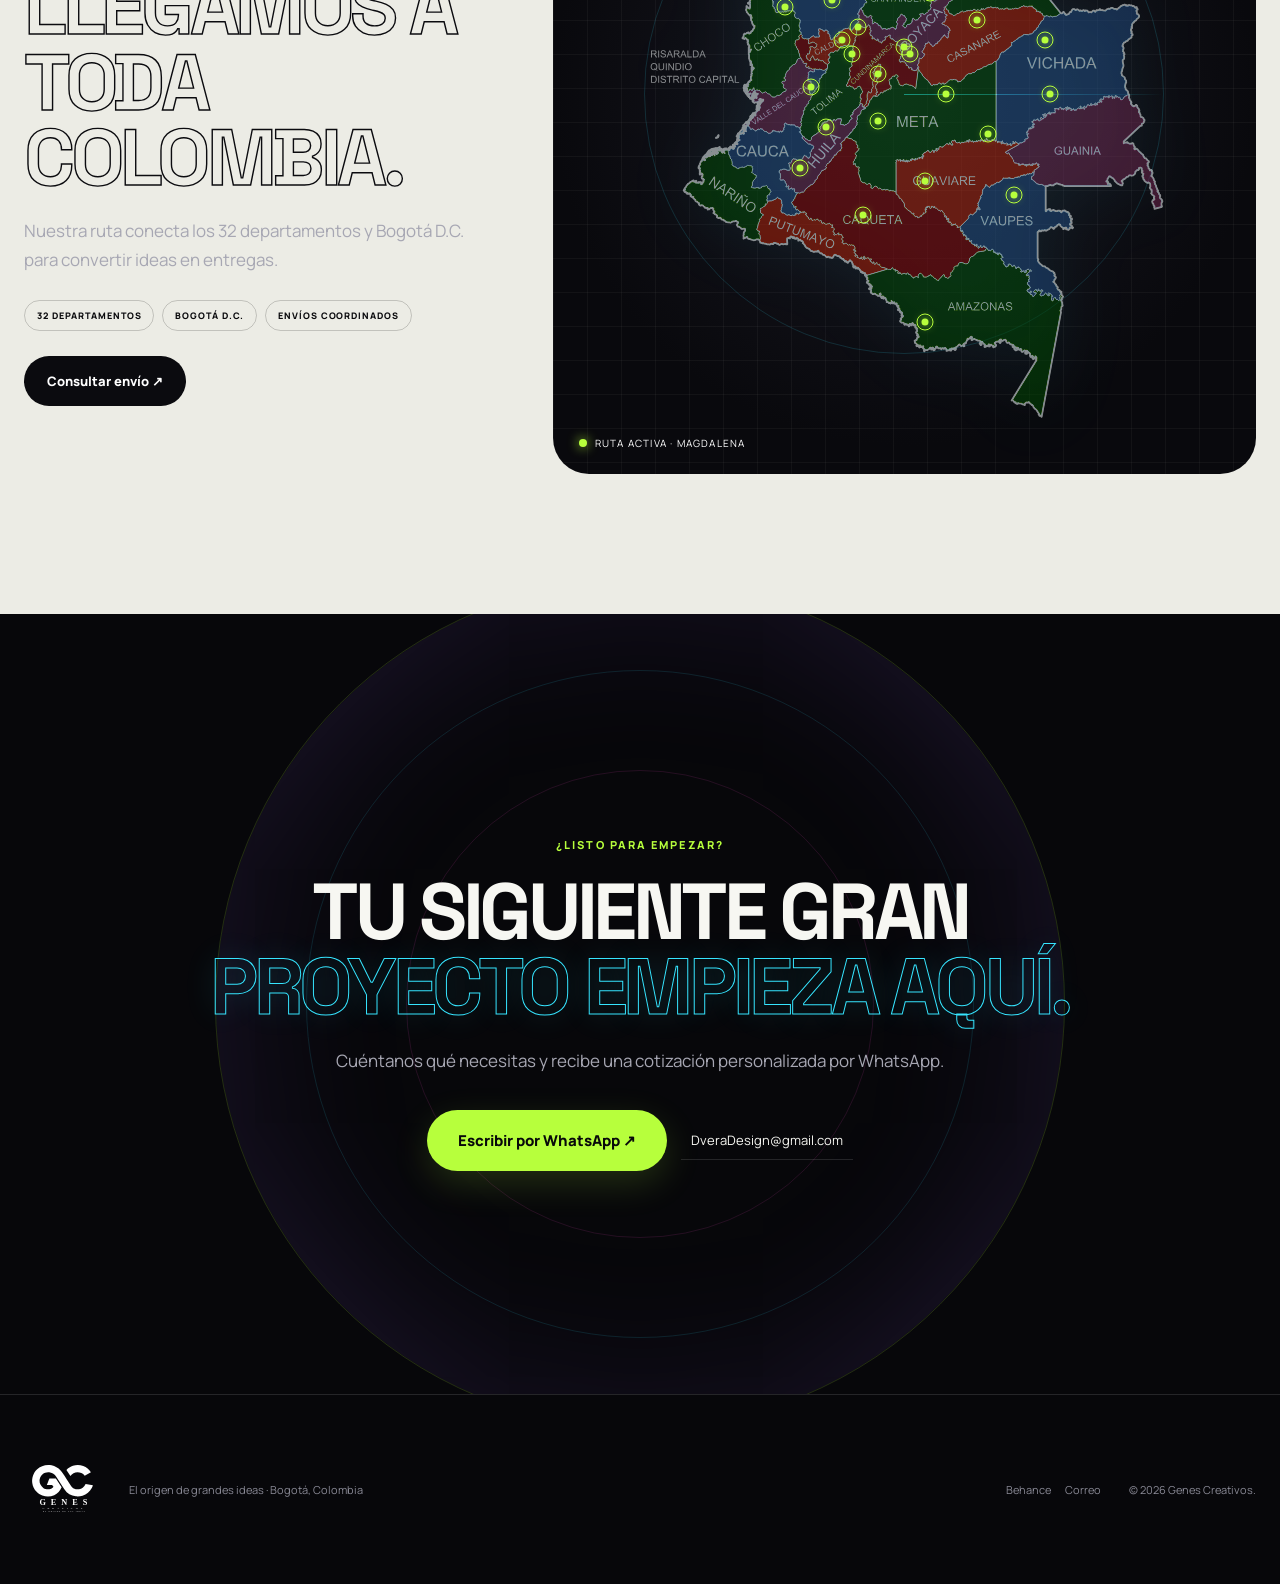
==== commit 3b559a19: "Add files via upload" ====
--- a/index.html
+++ b/index.html
@@ -15,6 +15,7 @@
 .floating-home{position:fixed;z-index:90;left:20px;bottom:20px;display:flex;align-items:center;gap:9px;padding:12px 17px;border-radius:999px;font-size:11px;font-weight:800;background:rgba(17,17,24,.88);color:#fff;border:1px solid rgba(255,255,255,.18);backdrop-filter:blur(14px);box-shadow:0 12px 35px rgba(0,0,0,.35)}
 .floating-home:hover{border-color:var(--cyan);box-shadow:0 0 28px rgba(54,229,255,.2)}
 .floating-home span{font-size:17px}
+.brand-logo{filter:none!important;mix-blend-mode:normal!important}
 @media(max-width:700px){.floating-home{padding:12px 15px}.floating-home b{display:none}}
 
   </style>
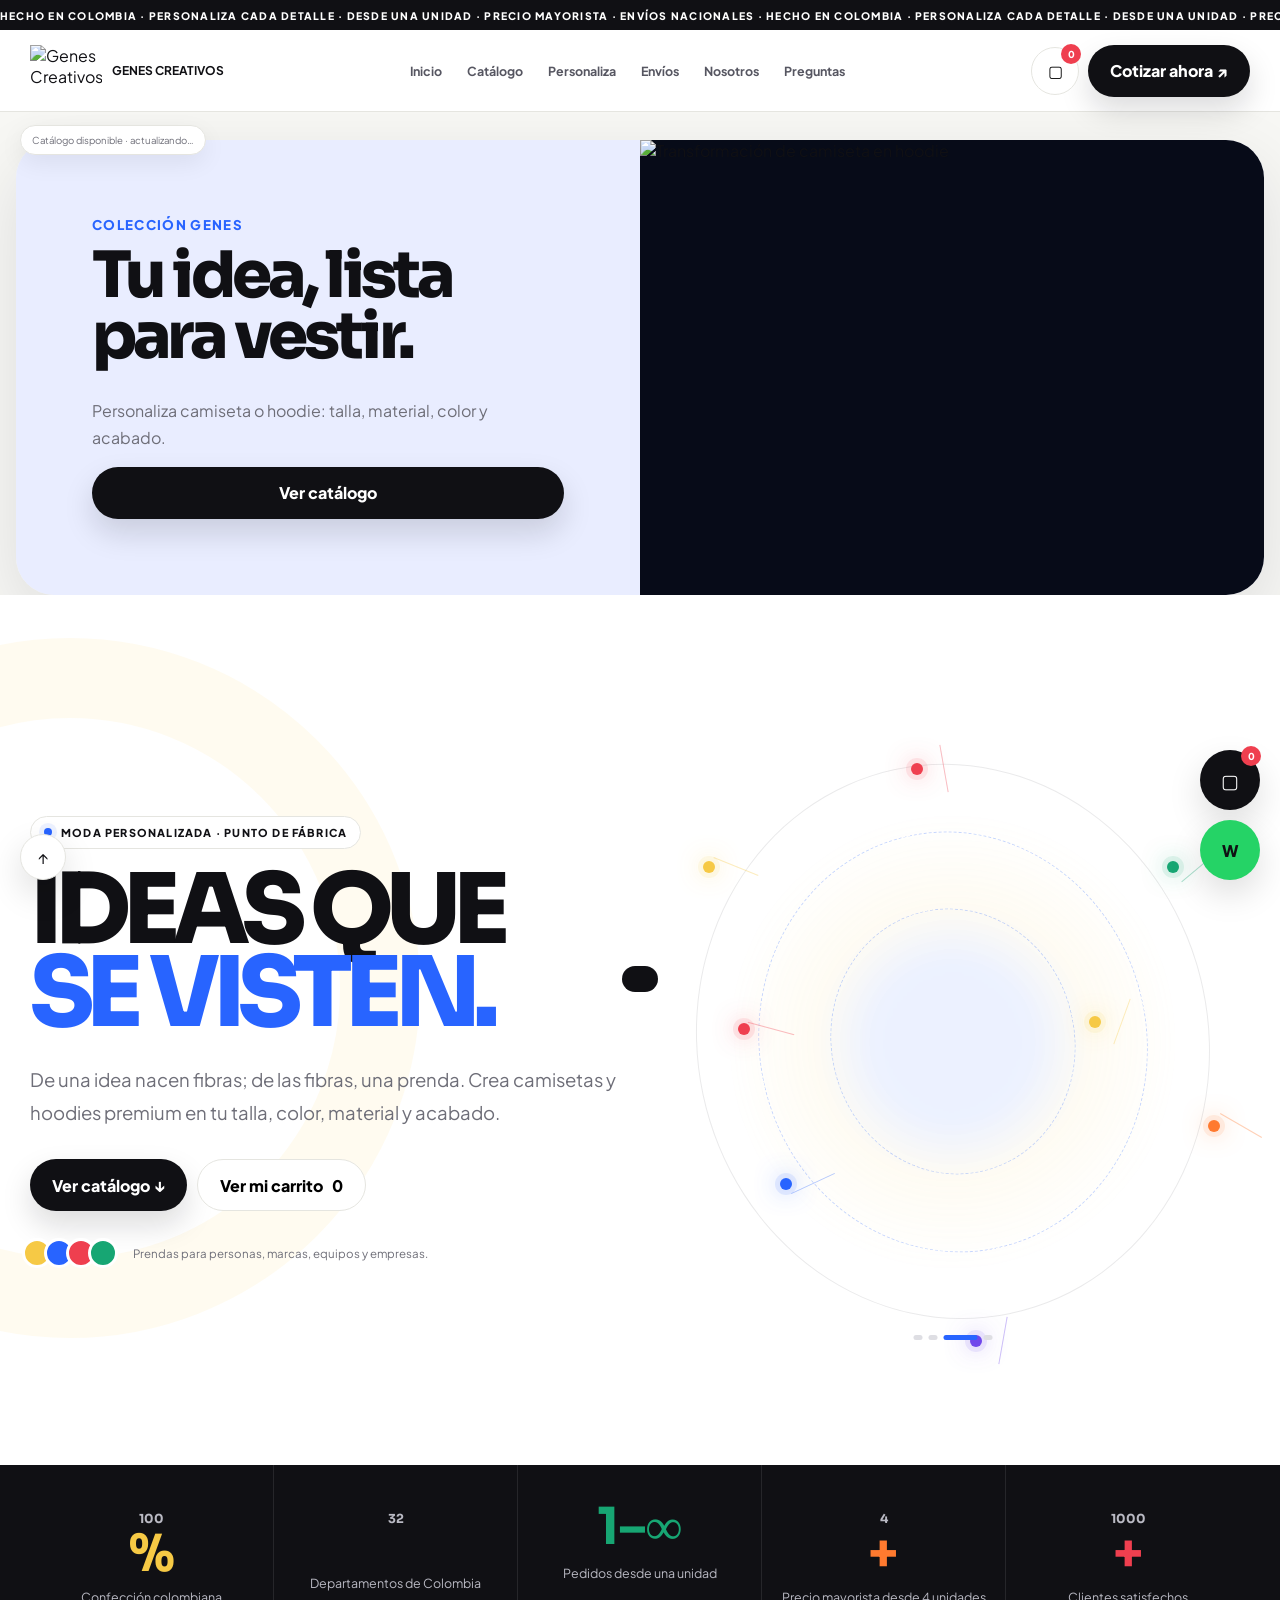
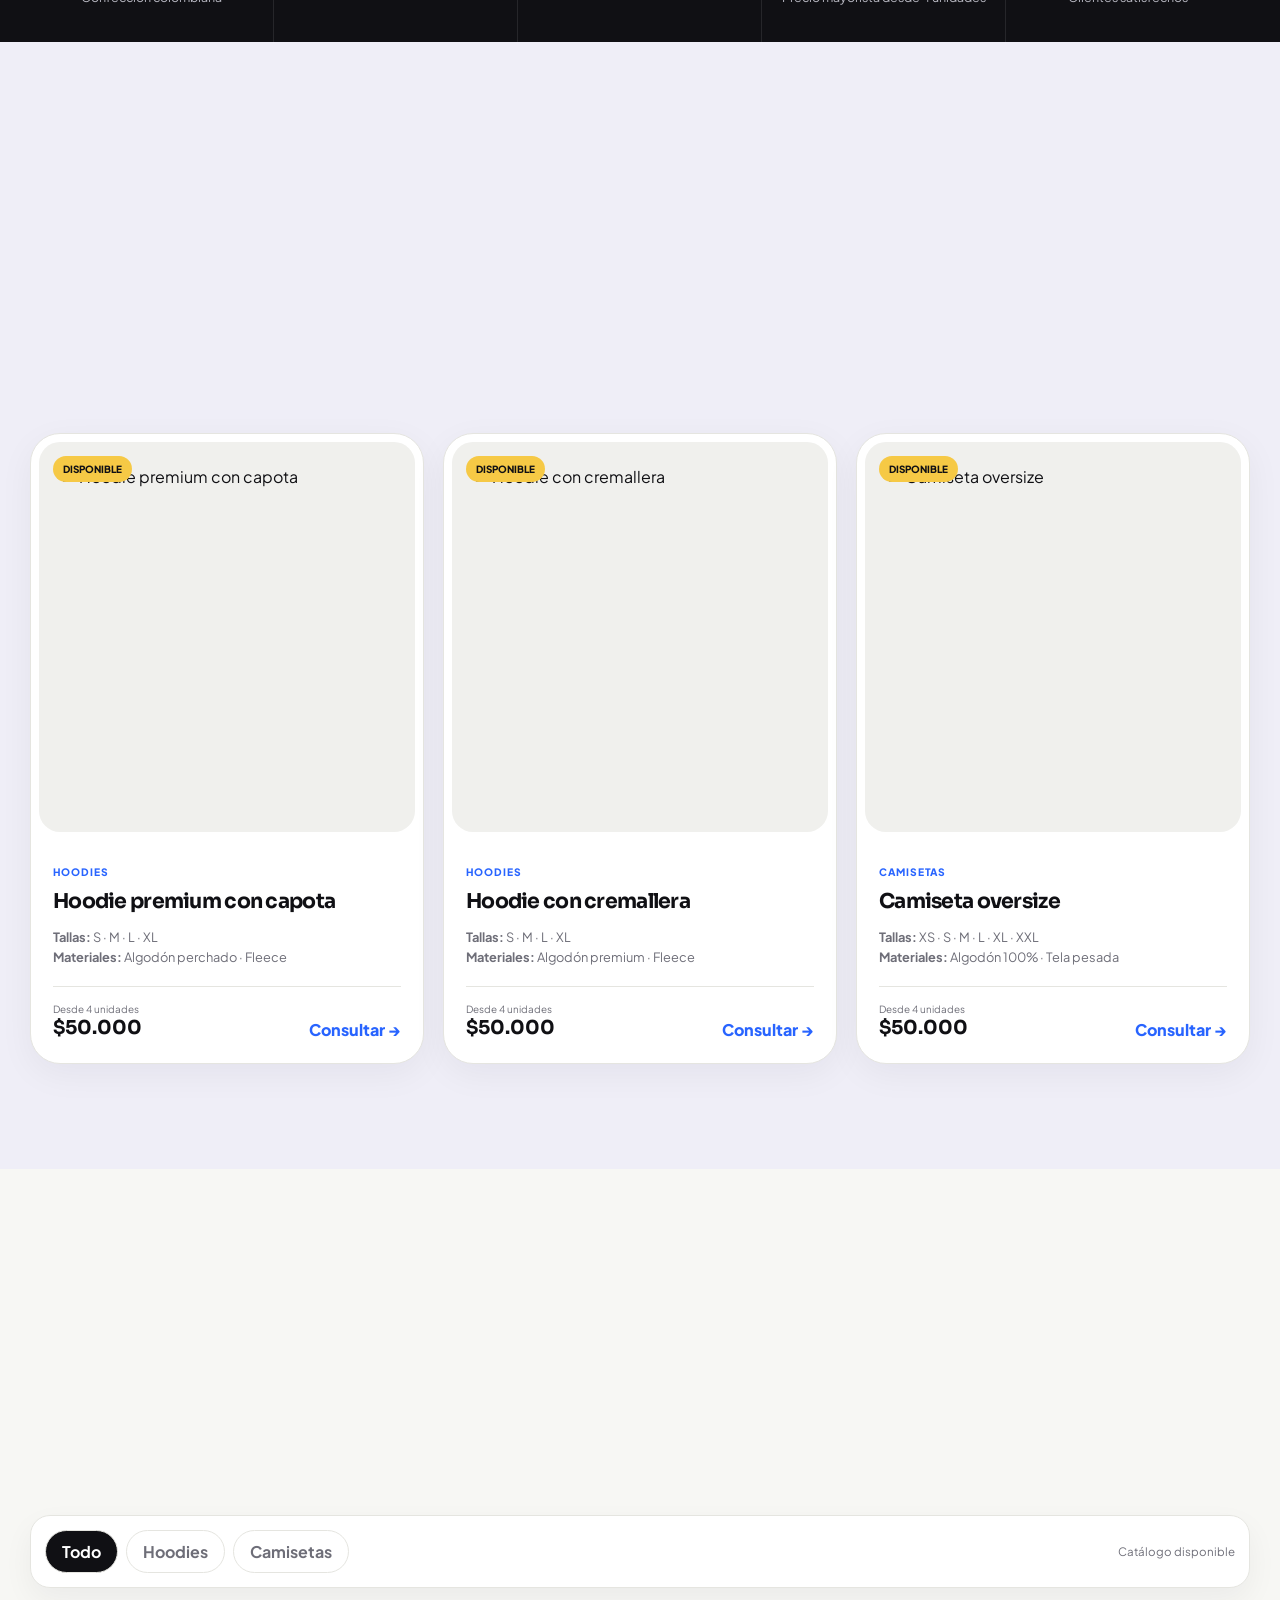
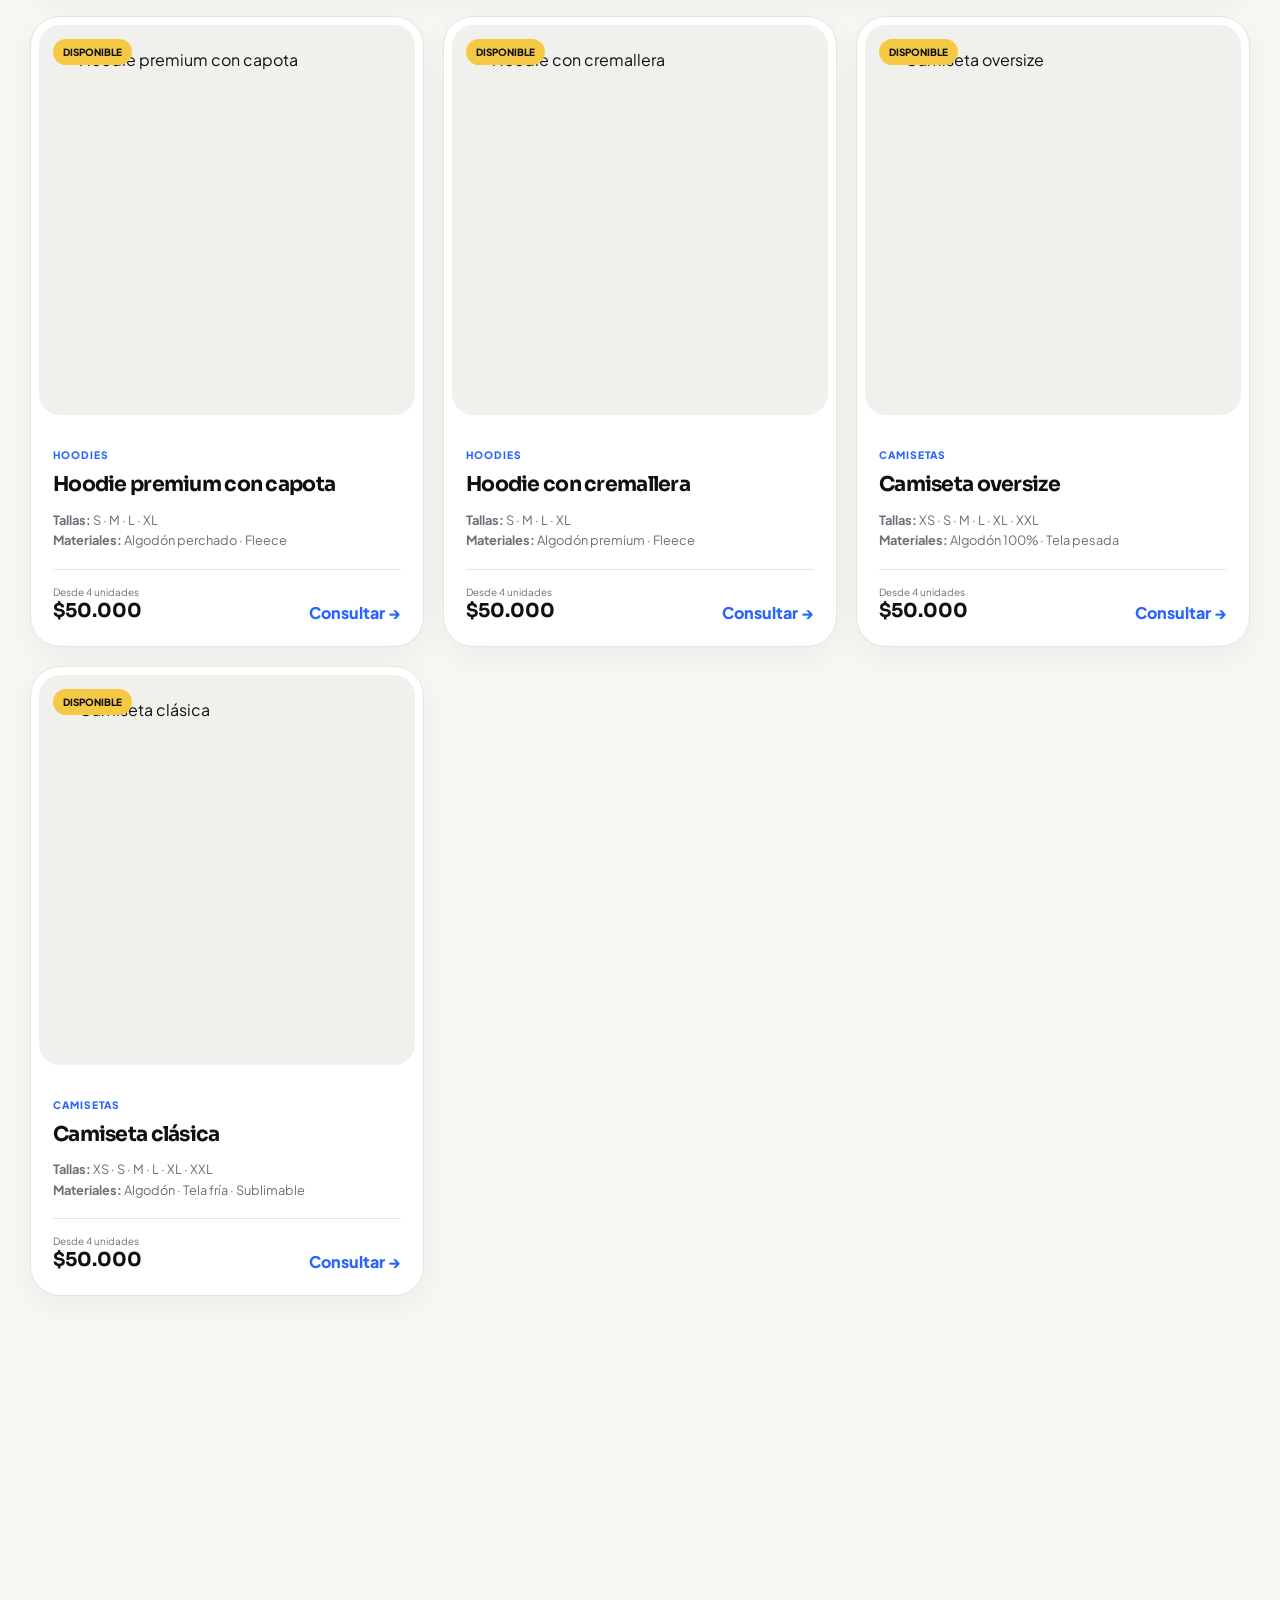
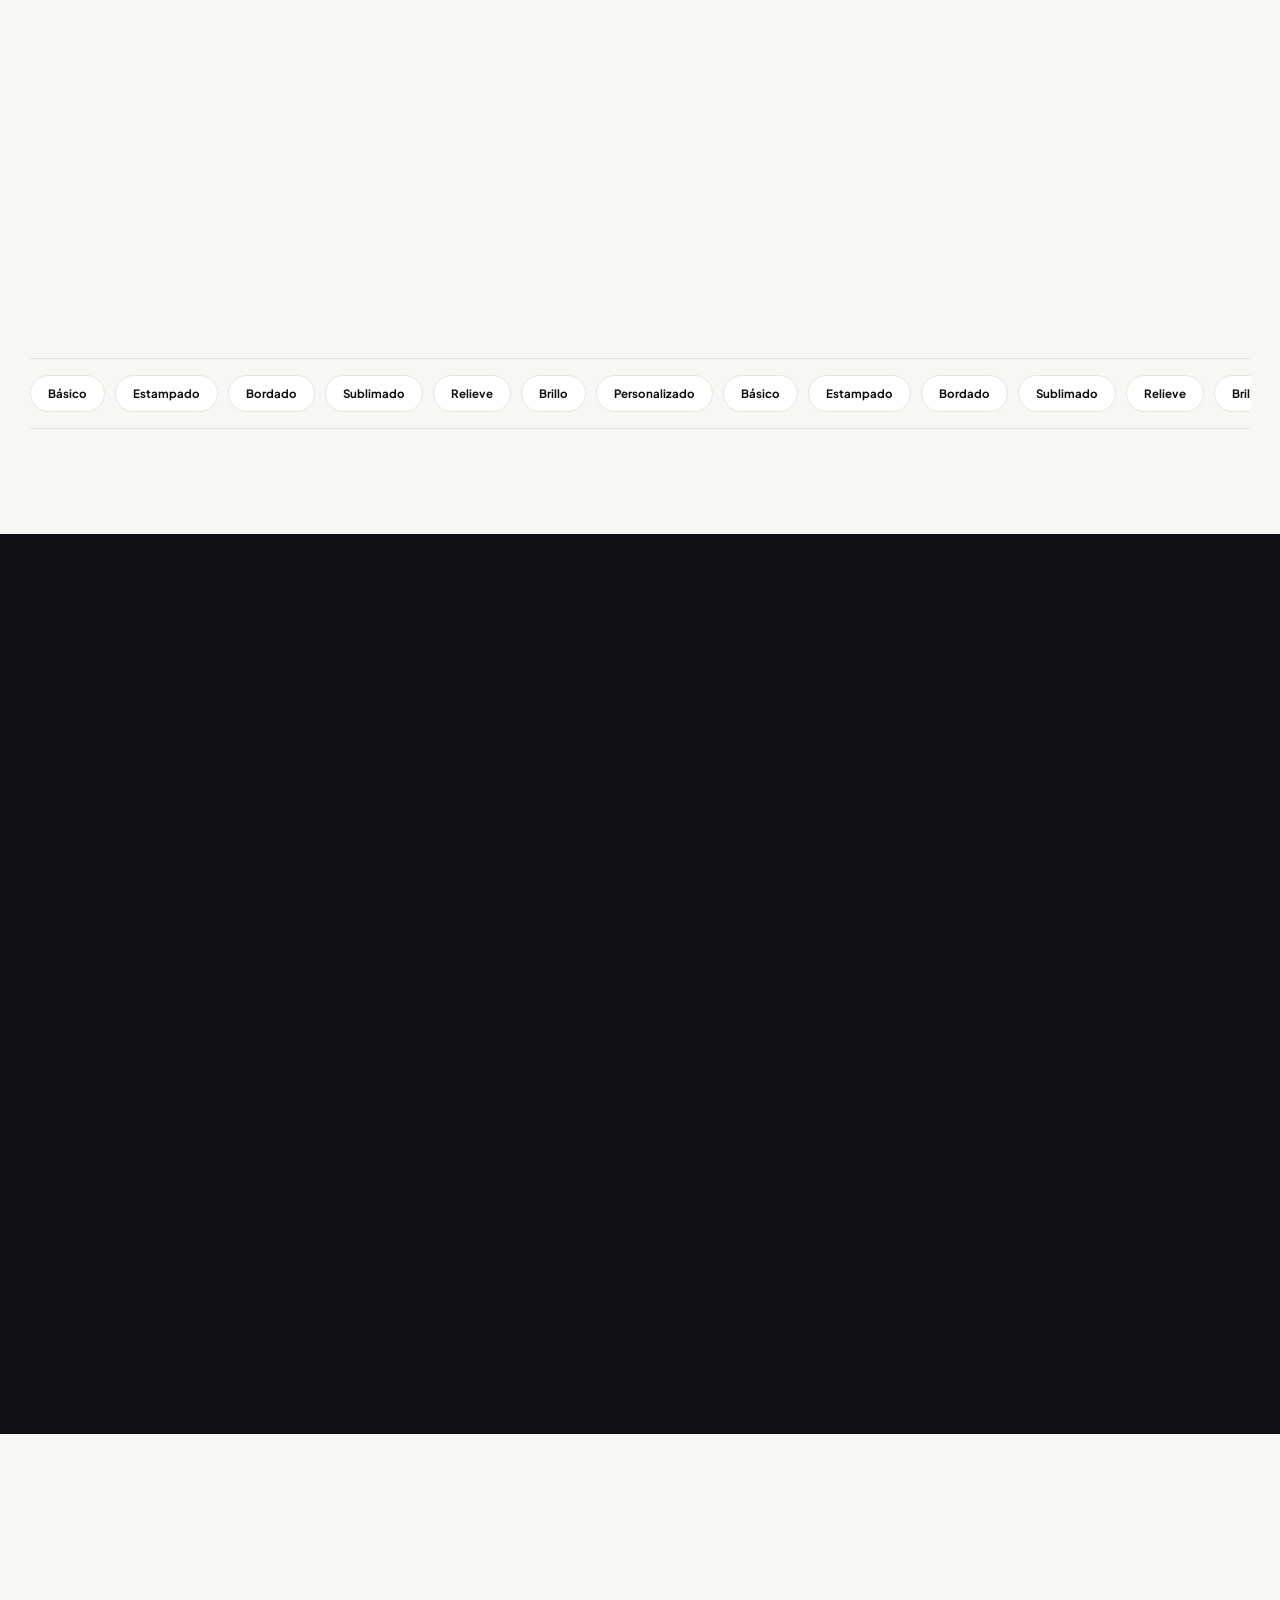
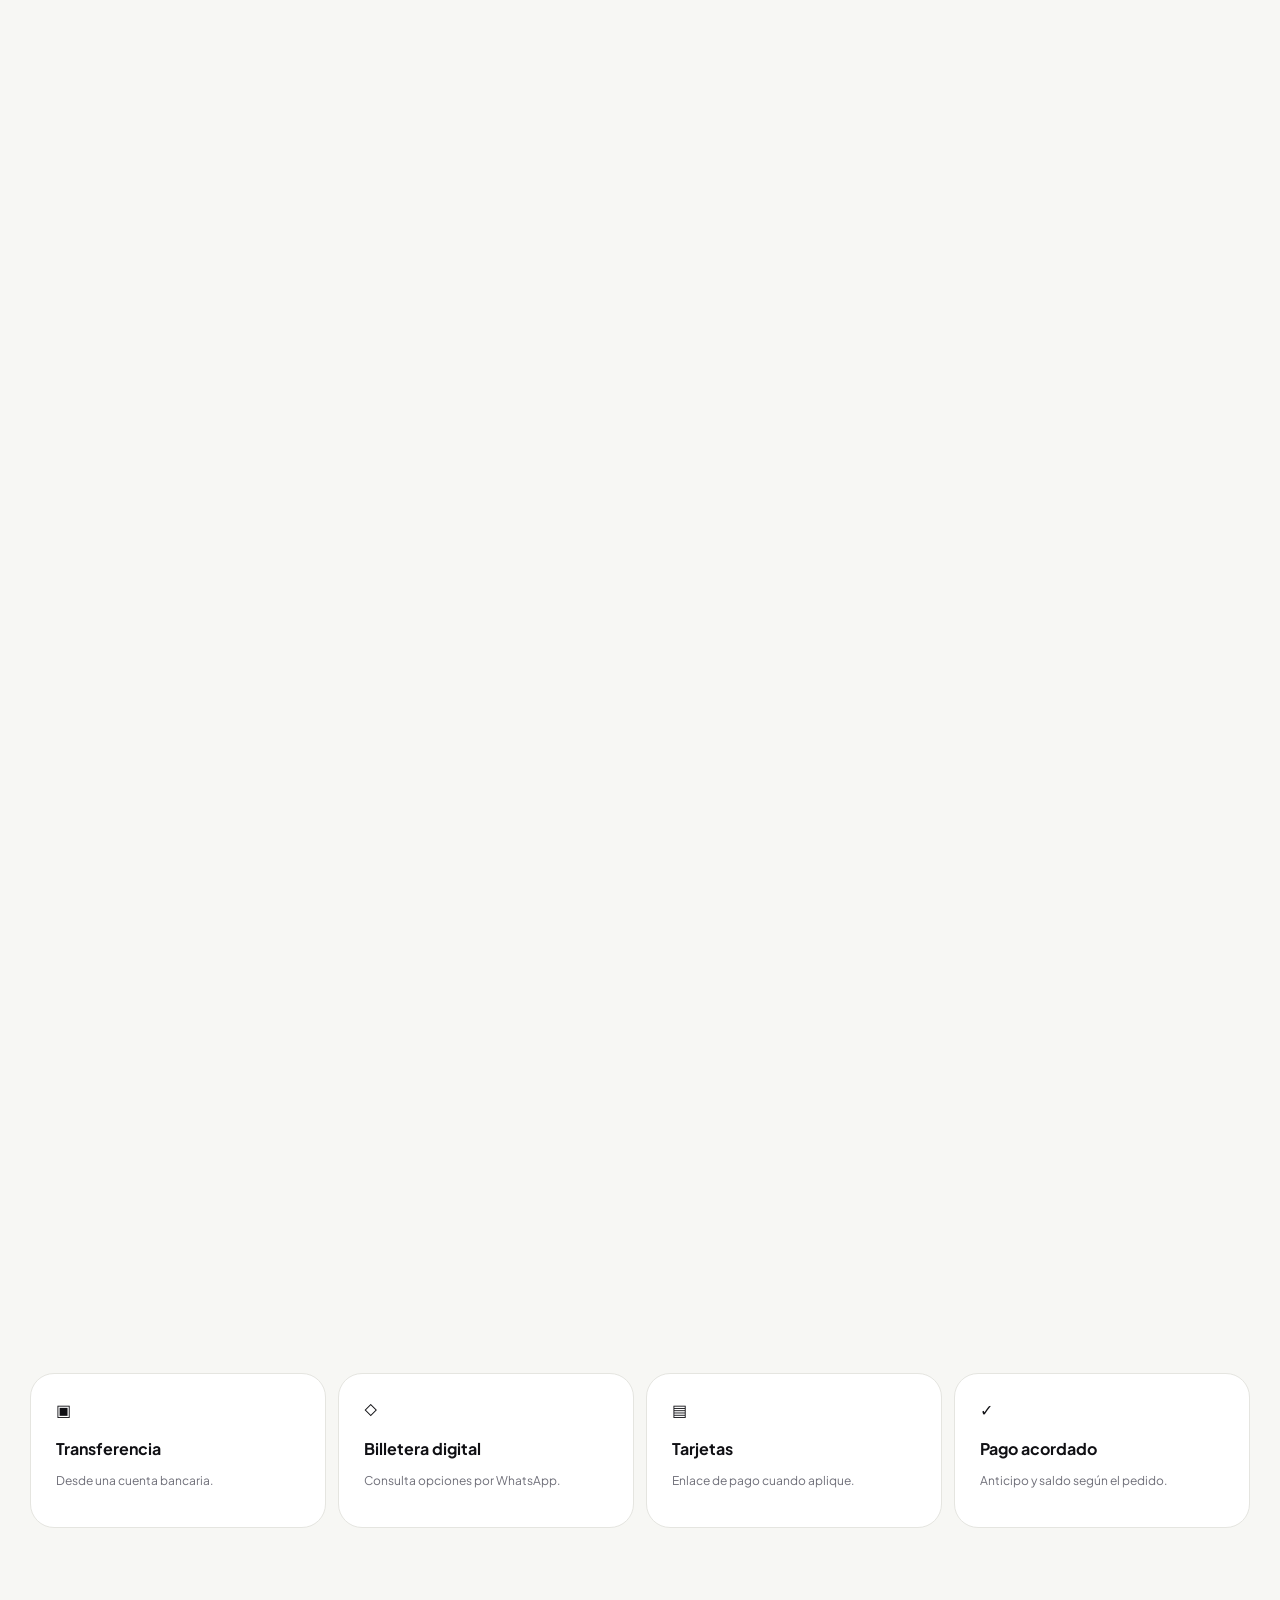
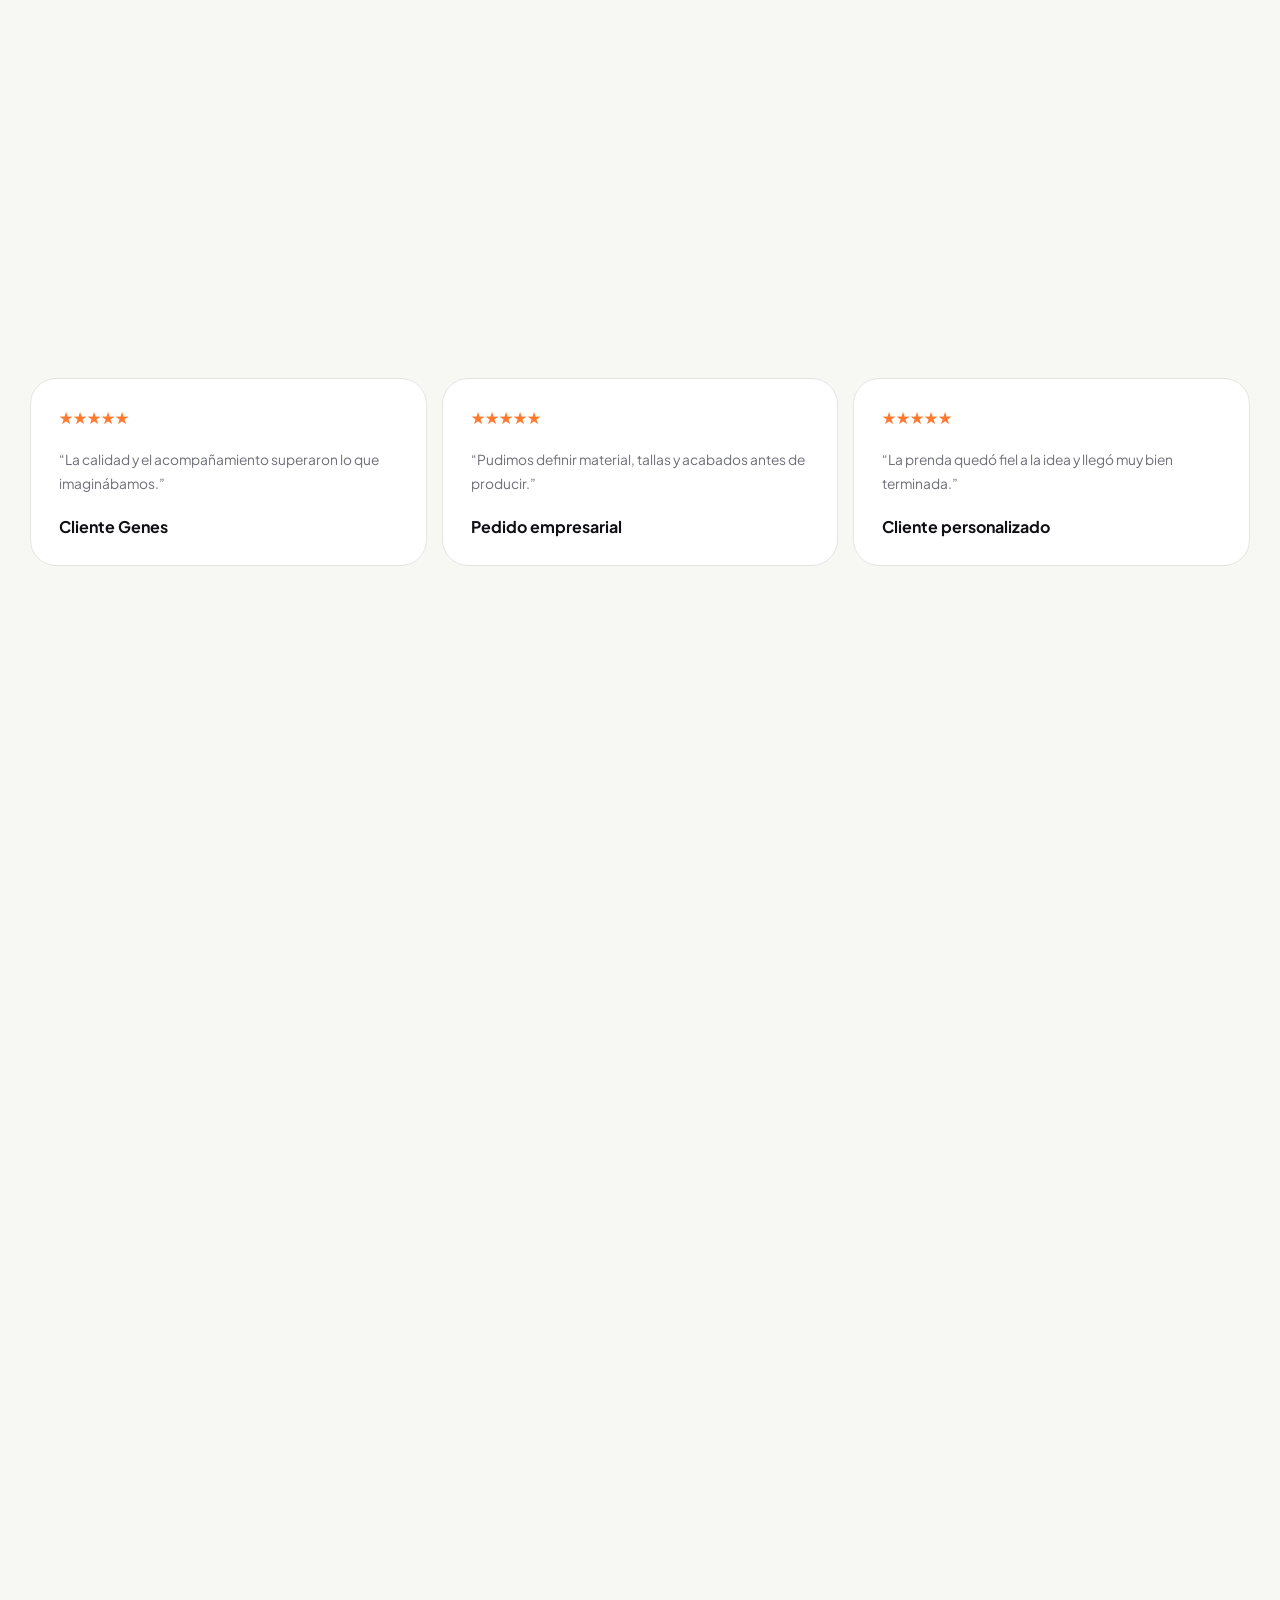
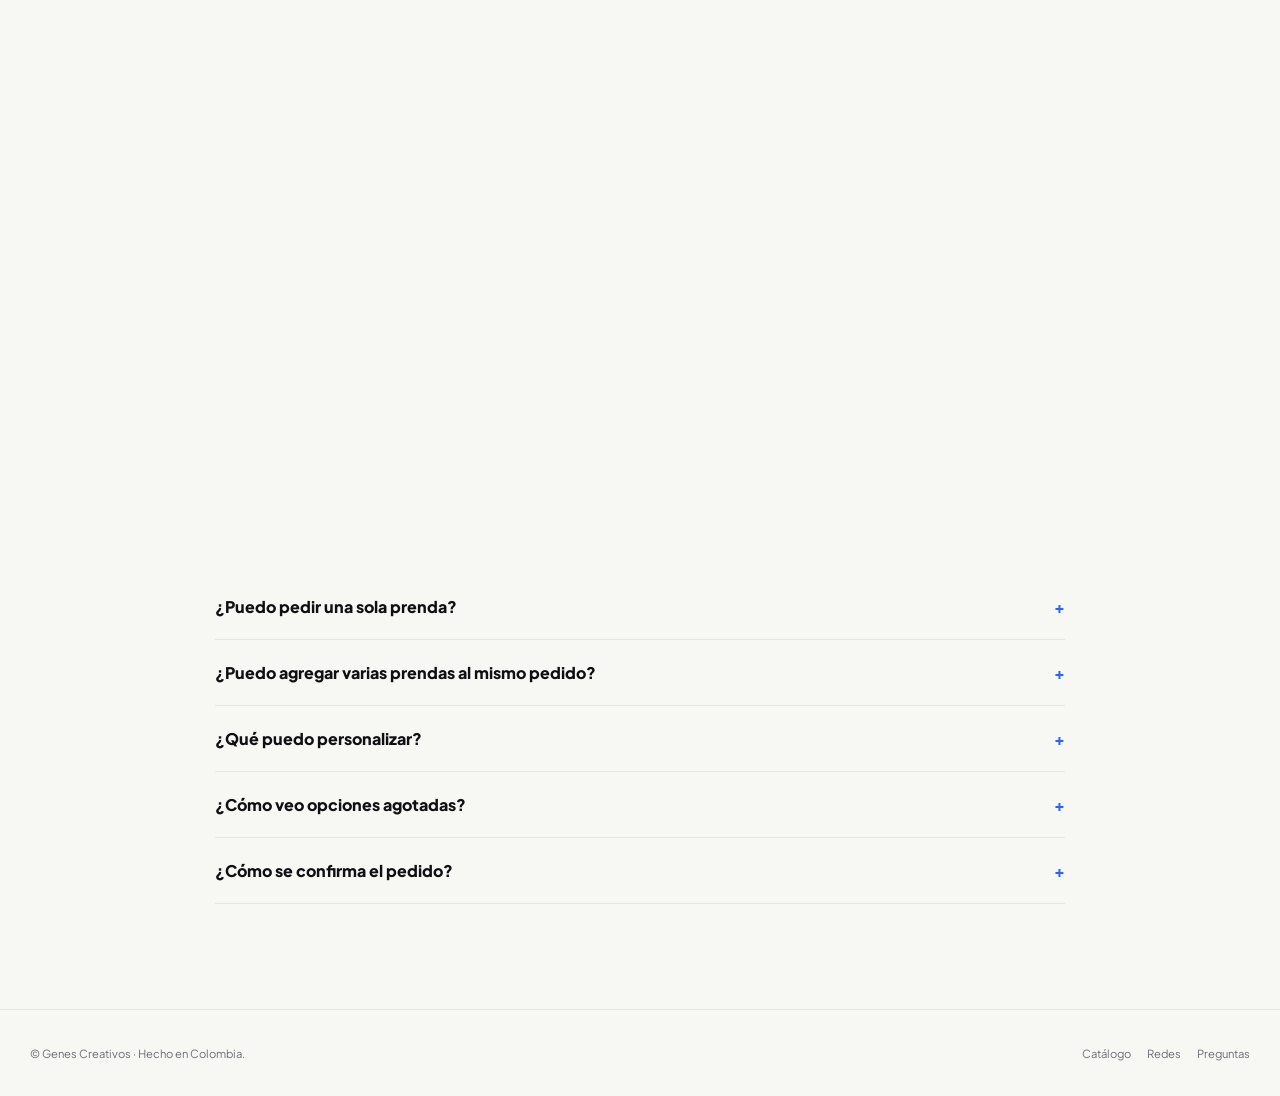
==== commit 4b1e73f7: "Actualizar web Genes Creativos" ====
--- a/index.html
+++ b/index.html
@@ -1,242 +1,96 @@
-<!doctype html>
-<html lang="es">
-<head>
-  <meta charset="utf-8">
-  <meta name="viewport" content="width=device-width,initial-scale=1">
-  <meta name="description" content="Genes Creativos: agencia colombiana de audiovisual, branding, diseño, moda y personalización.">
-  <meta name="theme-color" content="#07070a">
-  <title>Genes Creativos — El origen de grandes ideas</title>
-  <link rel="preconnect" href="https://fonts.googleapis.com">
-  <link rel="preconnect" href="https://fonts.gstatic.com" crossorigin>
-  <link href="https://fonts.googleapis.com/css2?family=Manrope:wght@400;500;600;700;800&family=Space+Grotesk:wght@500;600;700&display=swap" rel="stylesheet">
-  <style>
-:root{--bg:#07070a;--panel:#101016;--ink:#f7f7f2;--muted:#a7a7b3;--lime:#b7ff3c;--cyan:#36e5ff;--violet:#9e6cff;--pink:#ff4fc8;--line:rgba(255,255,255,.12);--max:1240px;--radius:26px}*{box-sizing:border-box}html{scroll-behavior:smooth;scroll-padding-top:86px}body{margin:0;background:var(--bg);color:var(--ink);font-family:Manrope,Arial,sans-serif;overflow-x:hidden;cursor:none}a,button,input,select{font:inherit}a{color:inherit;text-decoration:none}button{color:inherit}.noise{position:fixed;inset:0;pointer-events:none;z-index:99;opacity:.035;background-image:url("data:image/svg+xml,%3Csvg viewBox='0 0 180 180' xmlns='http://www.w3.org/2000/svg'%3E%3Cfilter id='n'%3E%3CfeTurbulence type='fractalNoise' baseFrequency='.9' numOctaves='3' stitchTiles='stitch'/%3E%3C/filter%3E%3Crect width='100%25' height='100%25' filter='url(%23n)'/%3E%3C/svg%3E")}.cursor-pen{position:fixed;left:0;top:0;z-index:200;pointer-events:none;font-size:24px;color:var(--lime);filter:drop-shadow(0 0 7px rgba(183,255,60,.7));transform:translate(-4px,-22px) rotate(-18deg);transition:opacity .2s}.skip{position:fixed;left:12px;top:-60px;z-index:300;background:var(--lime);color:#09090c;padding:12px 18px;border-radius:10px}.skip:focus{top:12px}.site-header{position:fixed;z-index:100;inset:0 0 auto;height:78px;display:flex;align-items:center;gap:28px;padding:10px max(24px,calc((100vw - var(--max))/2));background:rgba(7,7,10,.74);backdrop-filter:blur(18px);border-bottom:1px solid var(--line)}.brand{display:flex;align-items:center;margin-right:auto}.brand-logo{width:77px;height:58px;object-fit:contain;filter:invert(1);mix-blend-mode:screen}.main-nav{display:flex;align-items:center;gap:22px;font-size:12px;font-weight:700}.main-nav a{position:relative;color:#d8d8df;white-space:nowrap}.main-nav a:after{content:"";position:absolute;left:0;right:100%;bottom:-8px;height:2px;background:var(--lime);transition:.25s}.main-nav a:hover:after,.main-nav a.active:after{right:0}.header-cta{padding:11px 16px;border:1px solid var(--lime);border-radius:999px;font-size:12px;font-weight:800}.header-cta:hover{background:var(--lime);color:#08080b}.menu-toggle{display:none;border:0;background:none;width:42px;height:42px}.menu-toggle span{display:block;height:2px;background:white;margin:8px 0}.section-dark{position:relative;background:var(--bg);overflow:hidden}.hero{min-height:100svh;padding:150px max(24px,calc((100vw - var(--max))/2)) 100px;display:flex;align-items:center}.hero-media{position:absolute;inset:-8%;opacity:.21;background:linear-gradient(90deg,rgba(7,7,10,.97) 10%,rgba(7,7,10,.3)),url('[data-uri]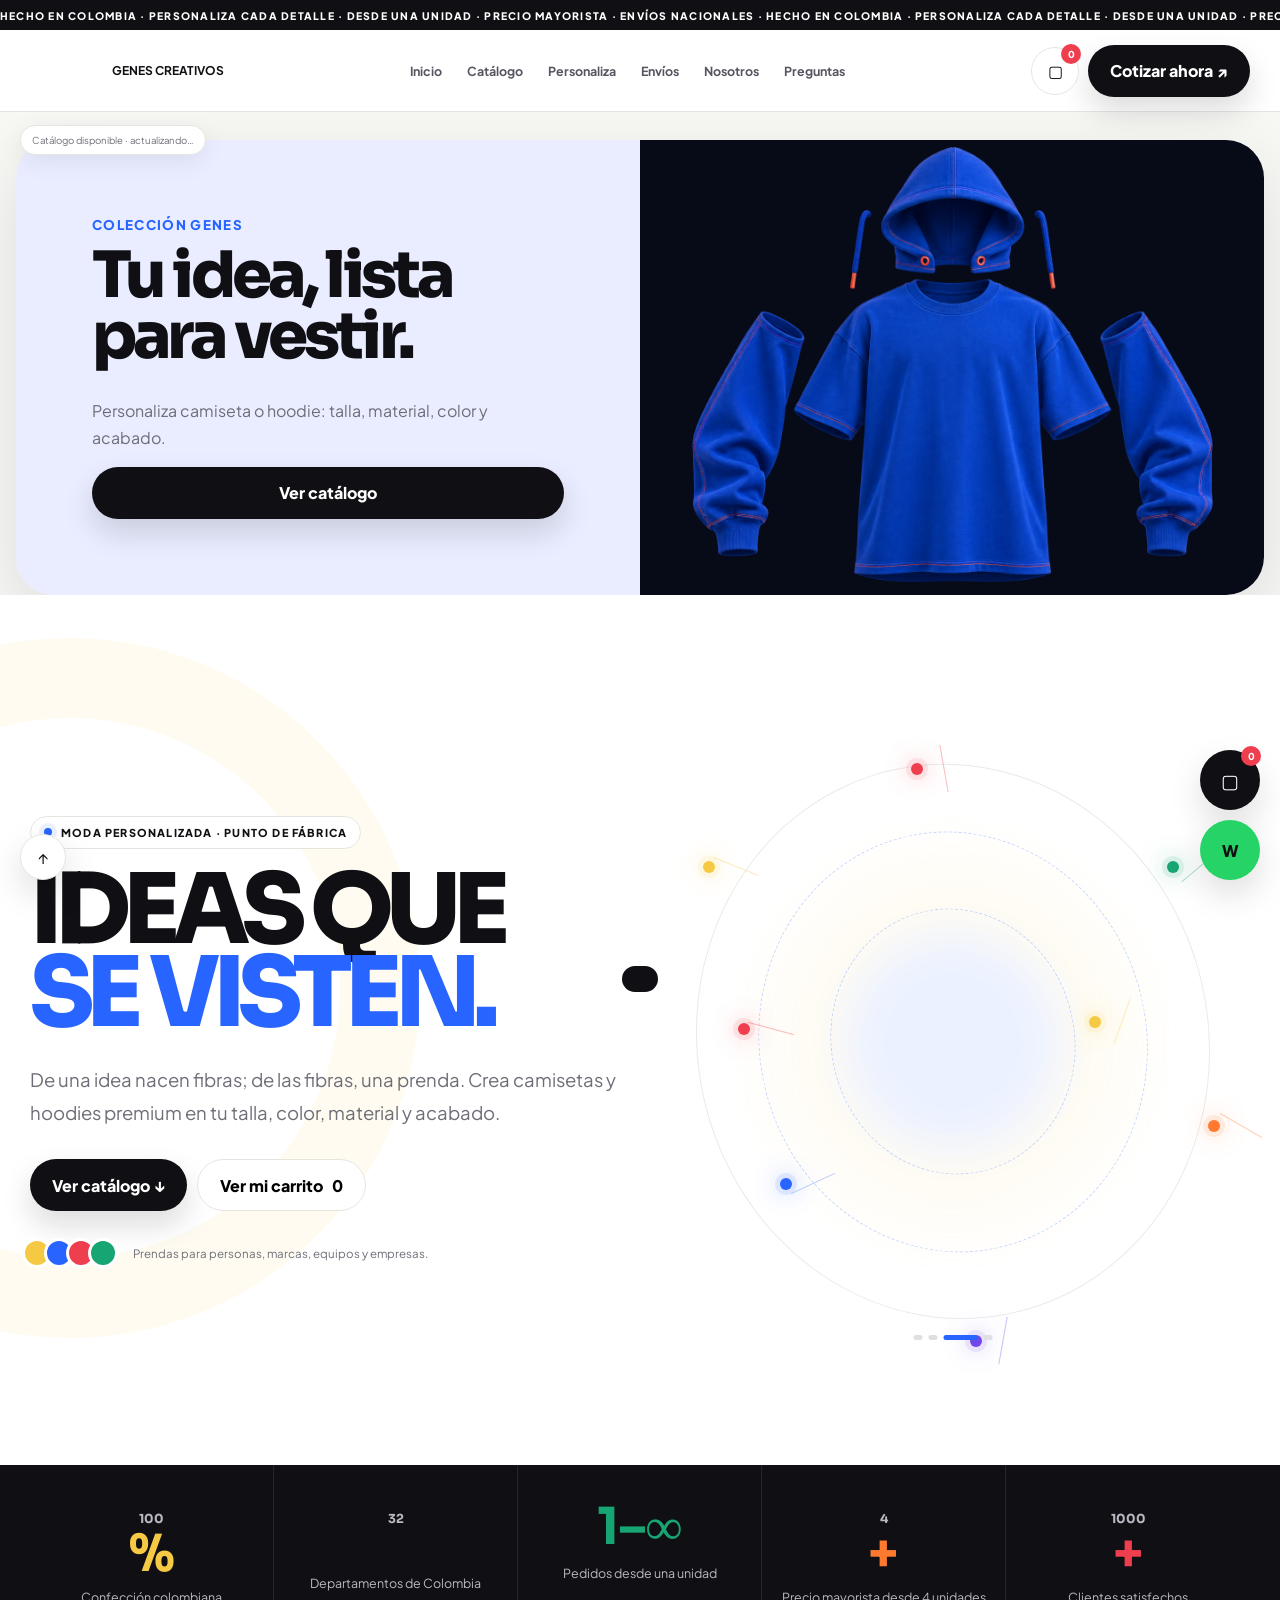
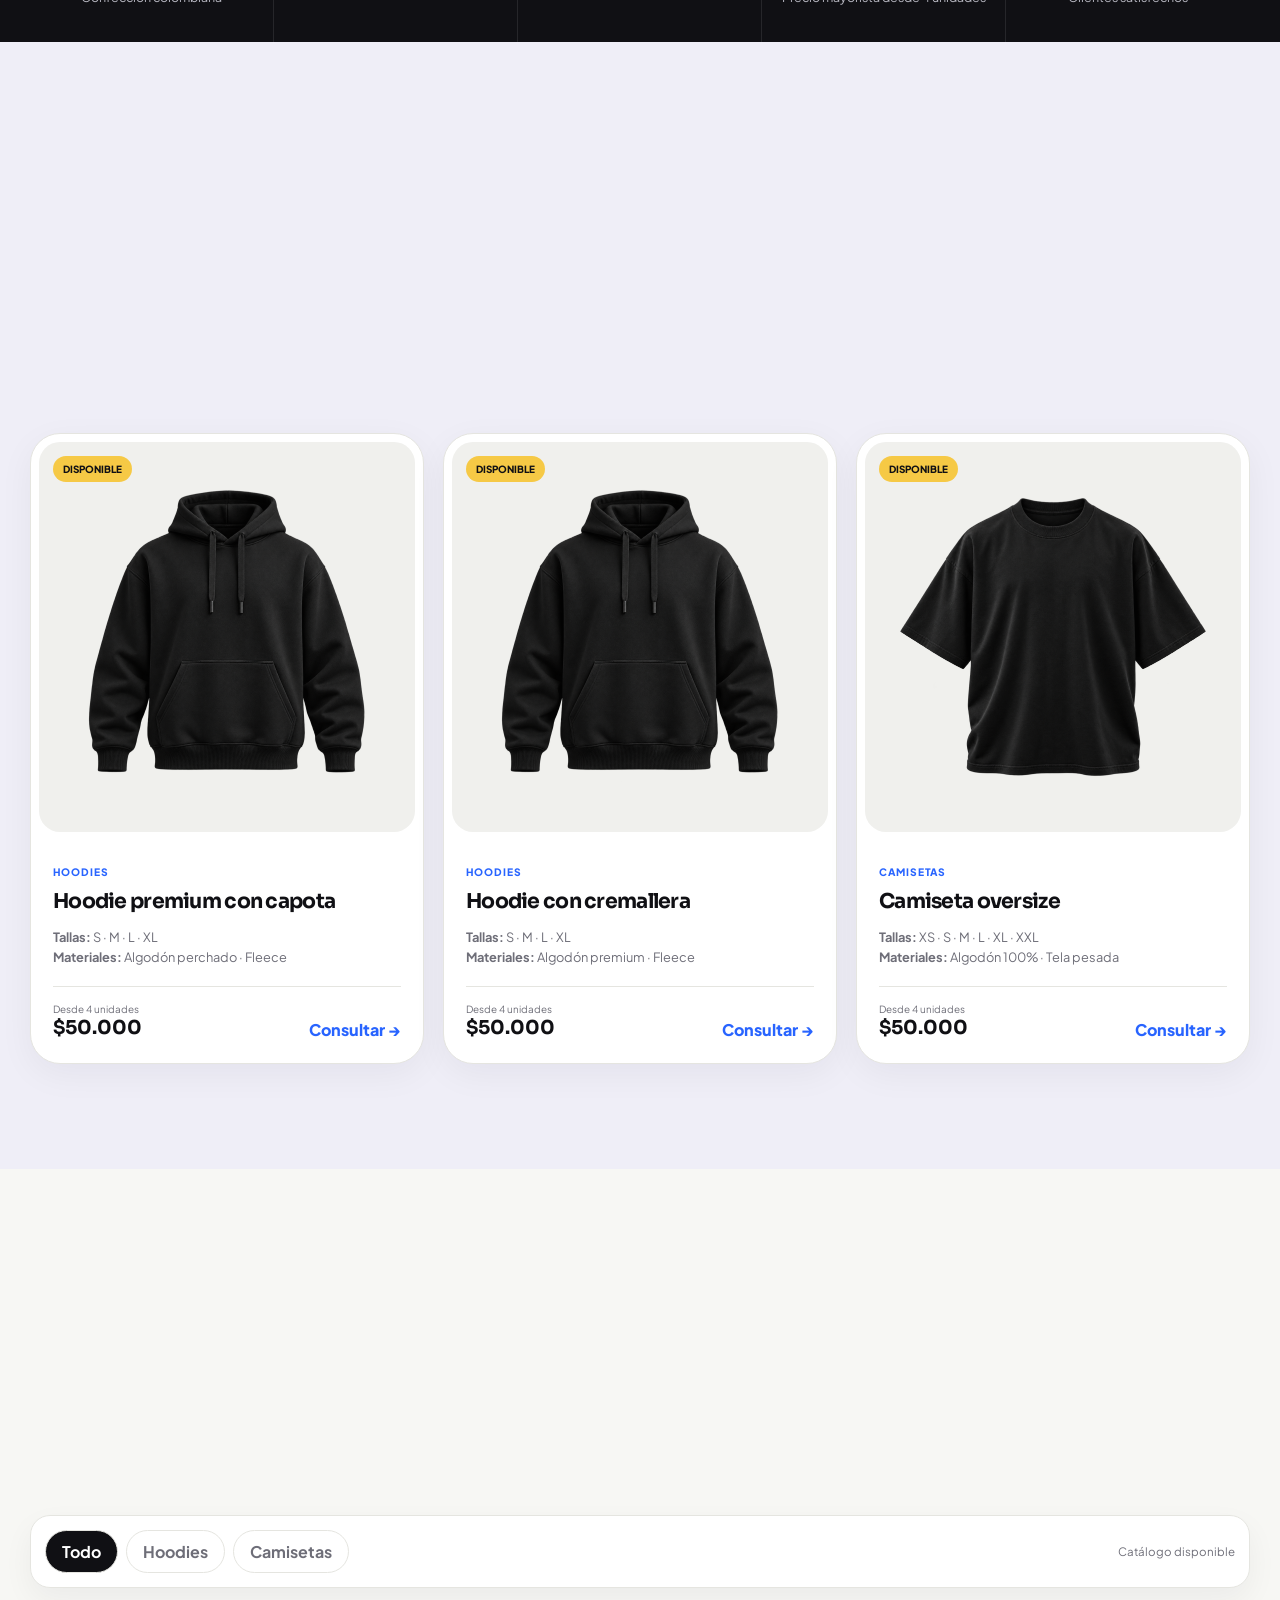
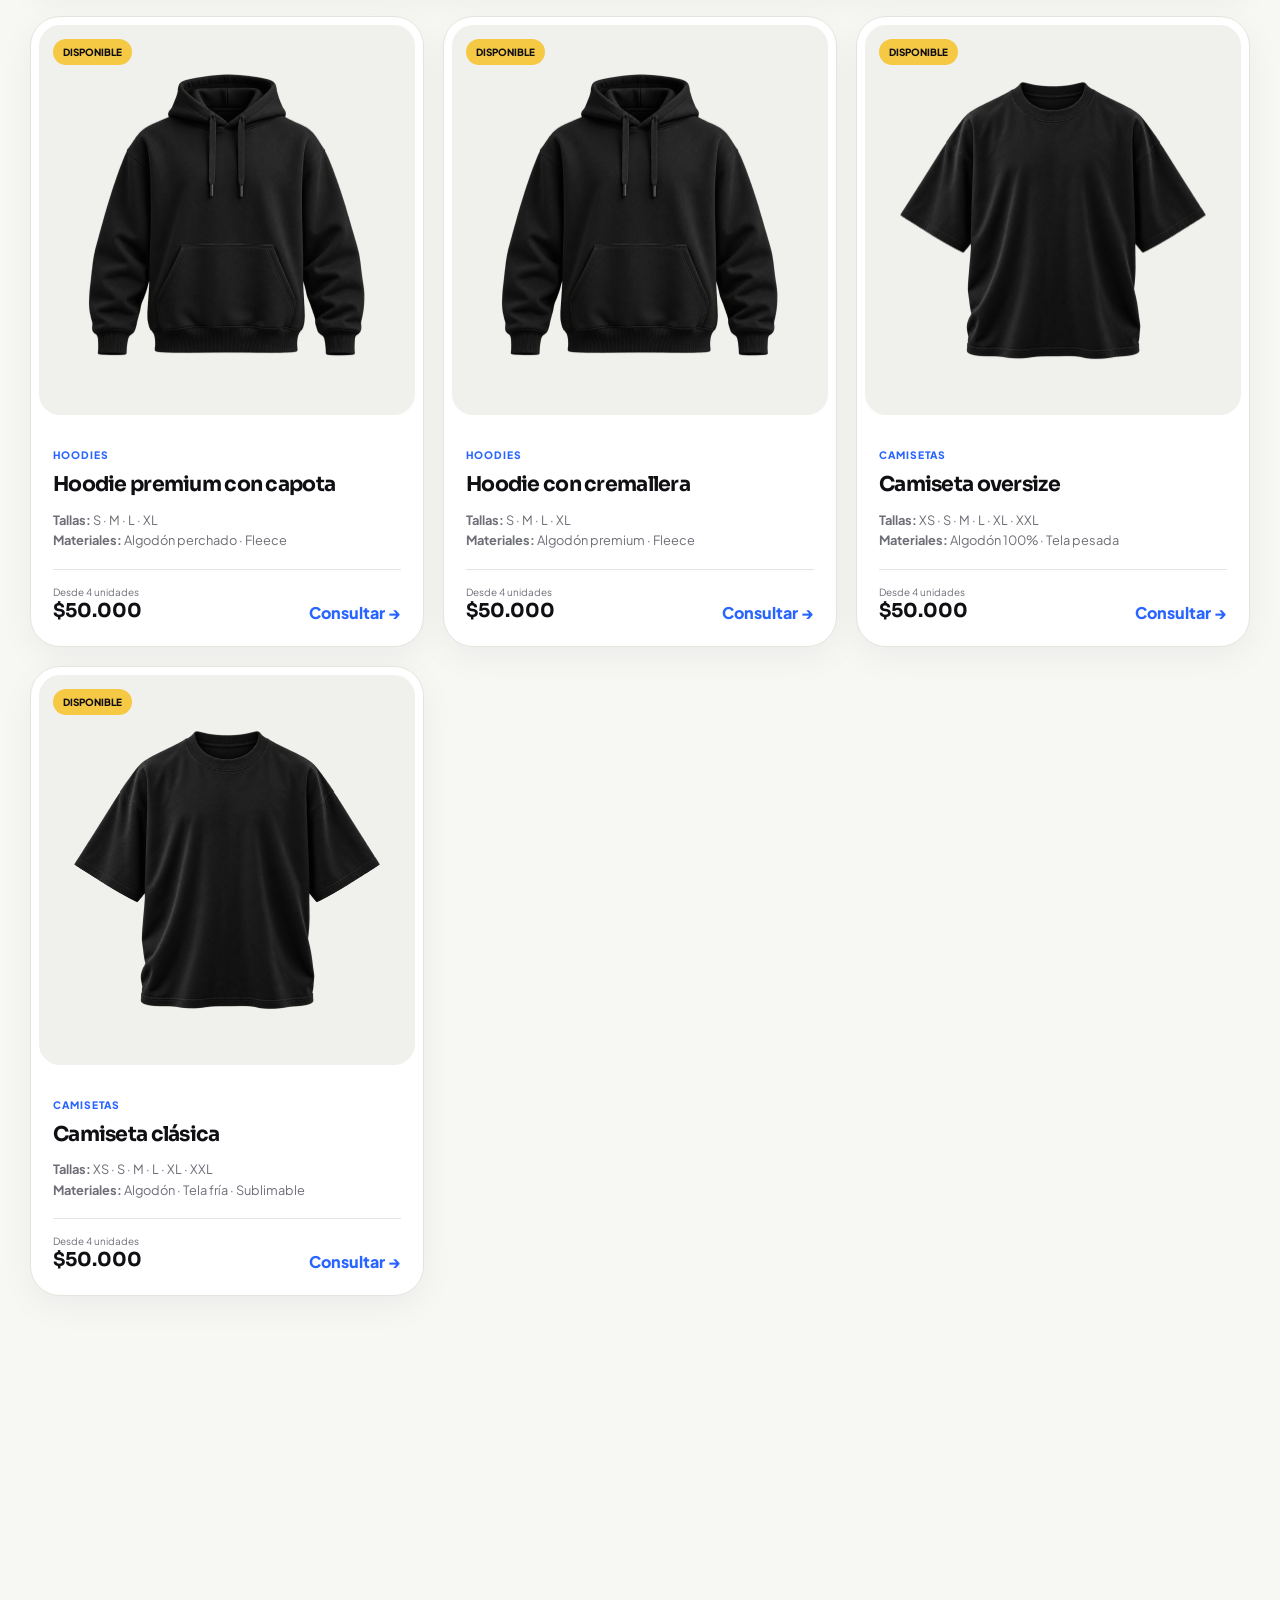
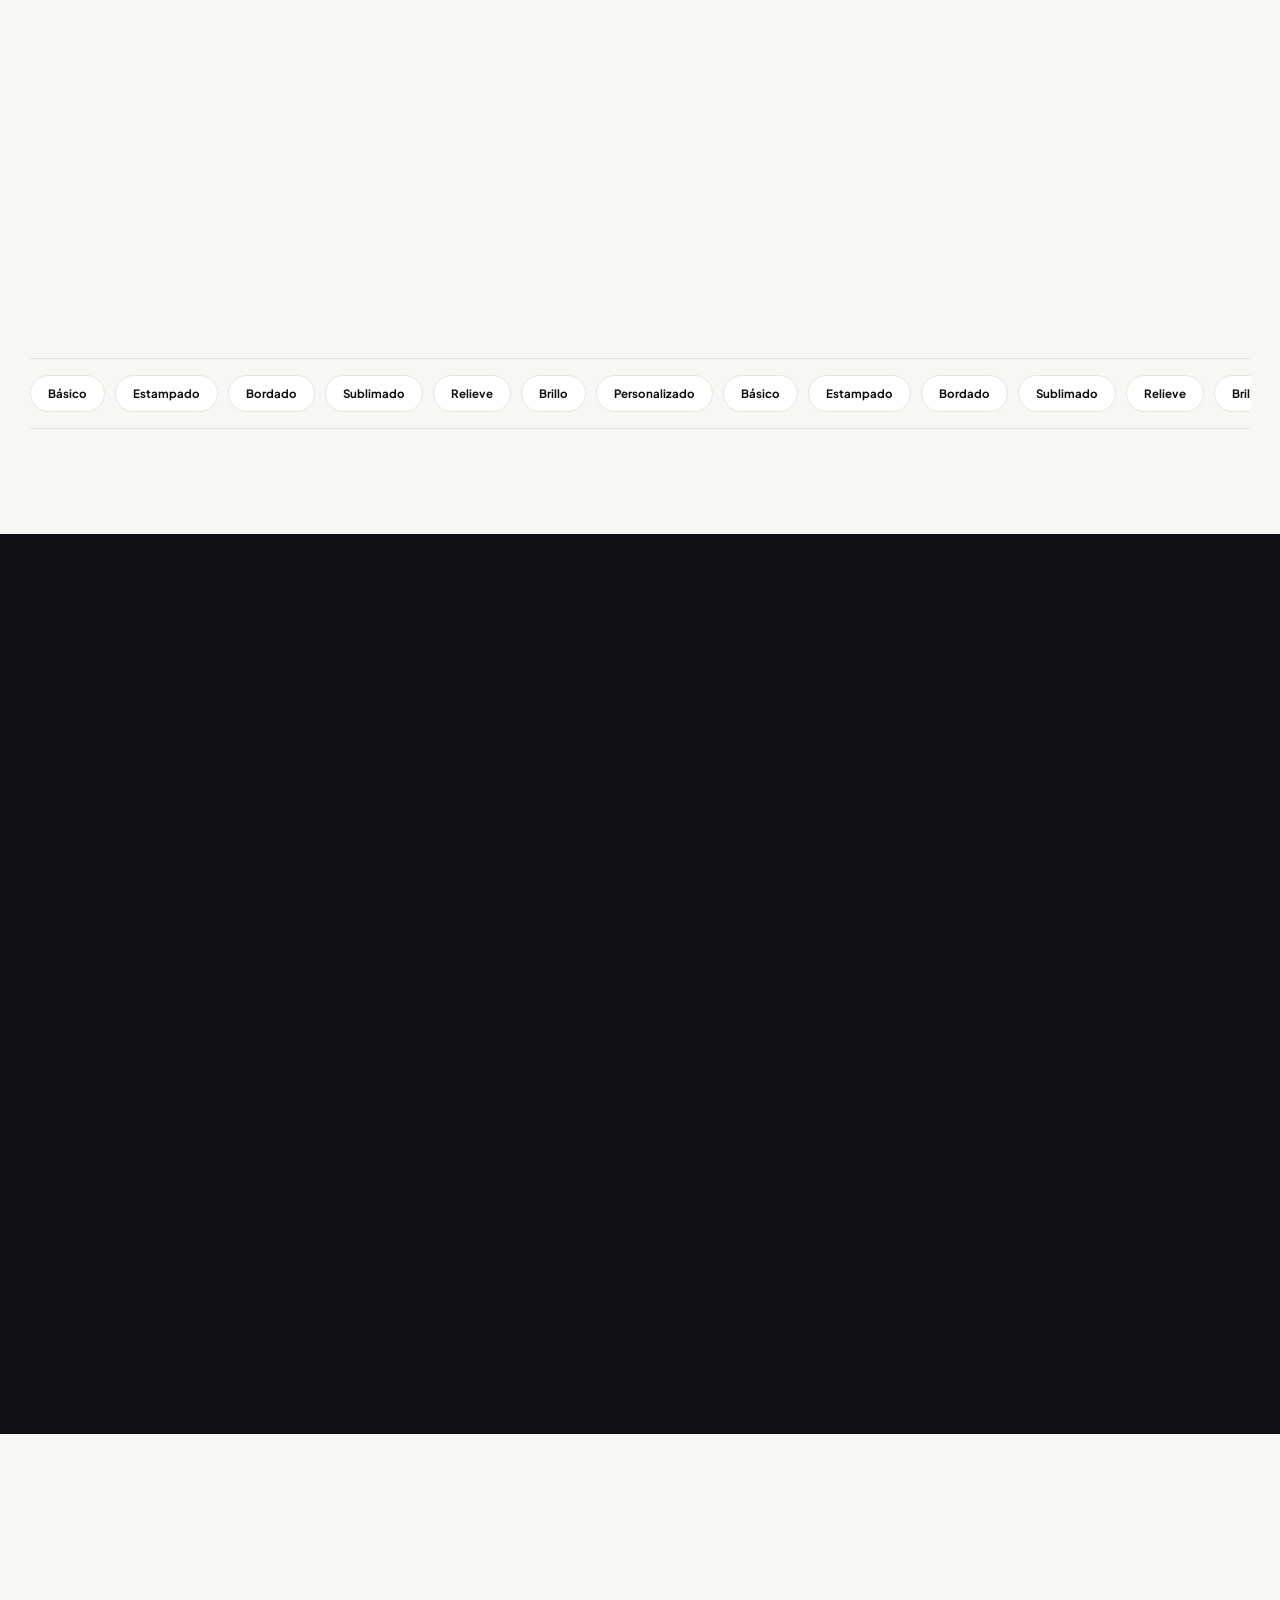
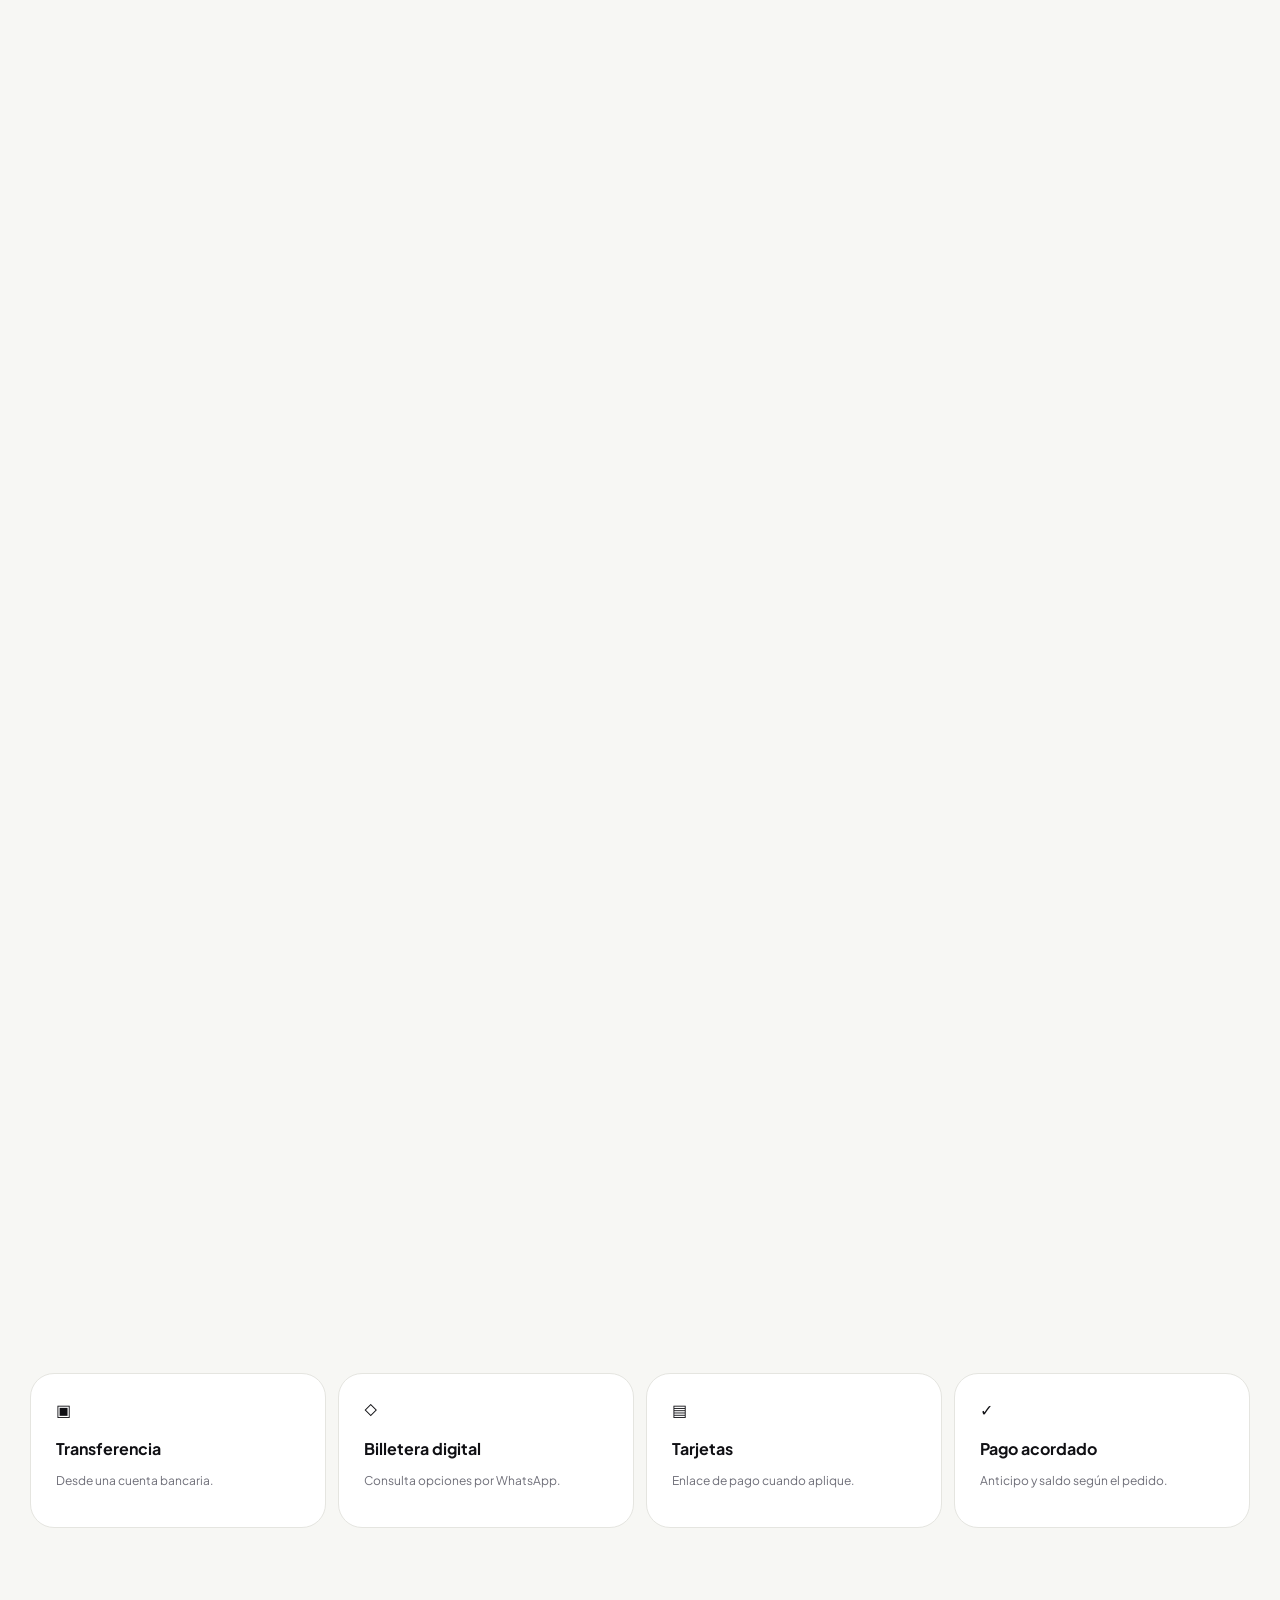
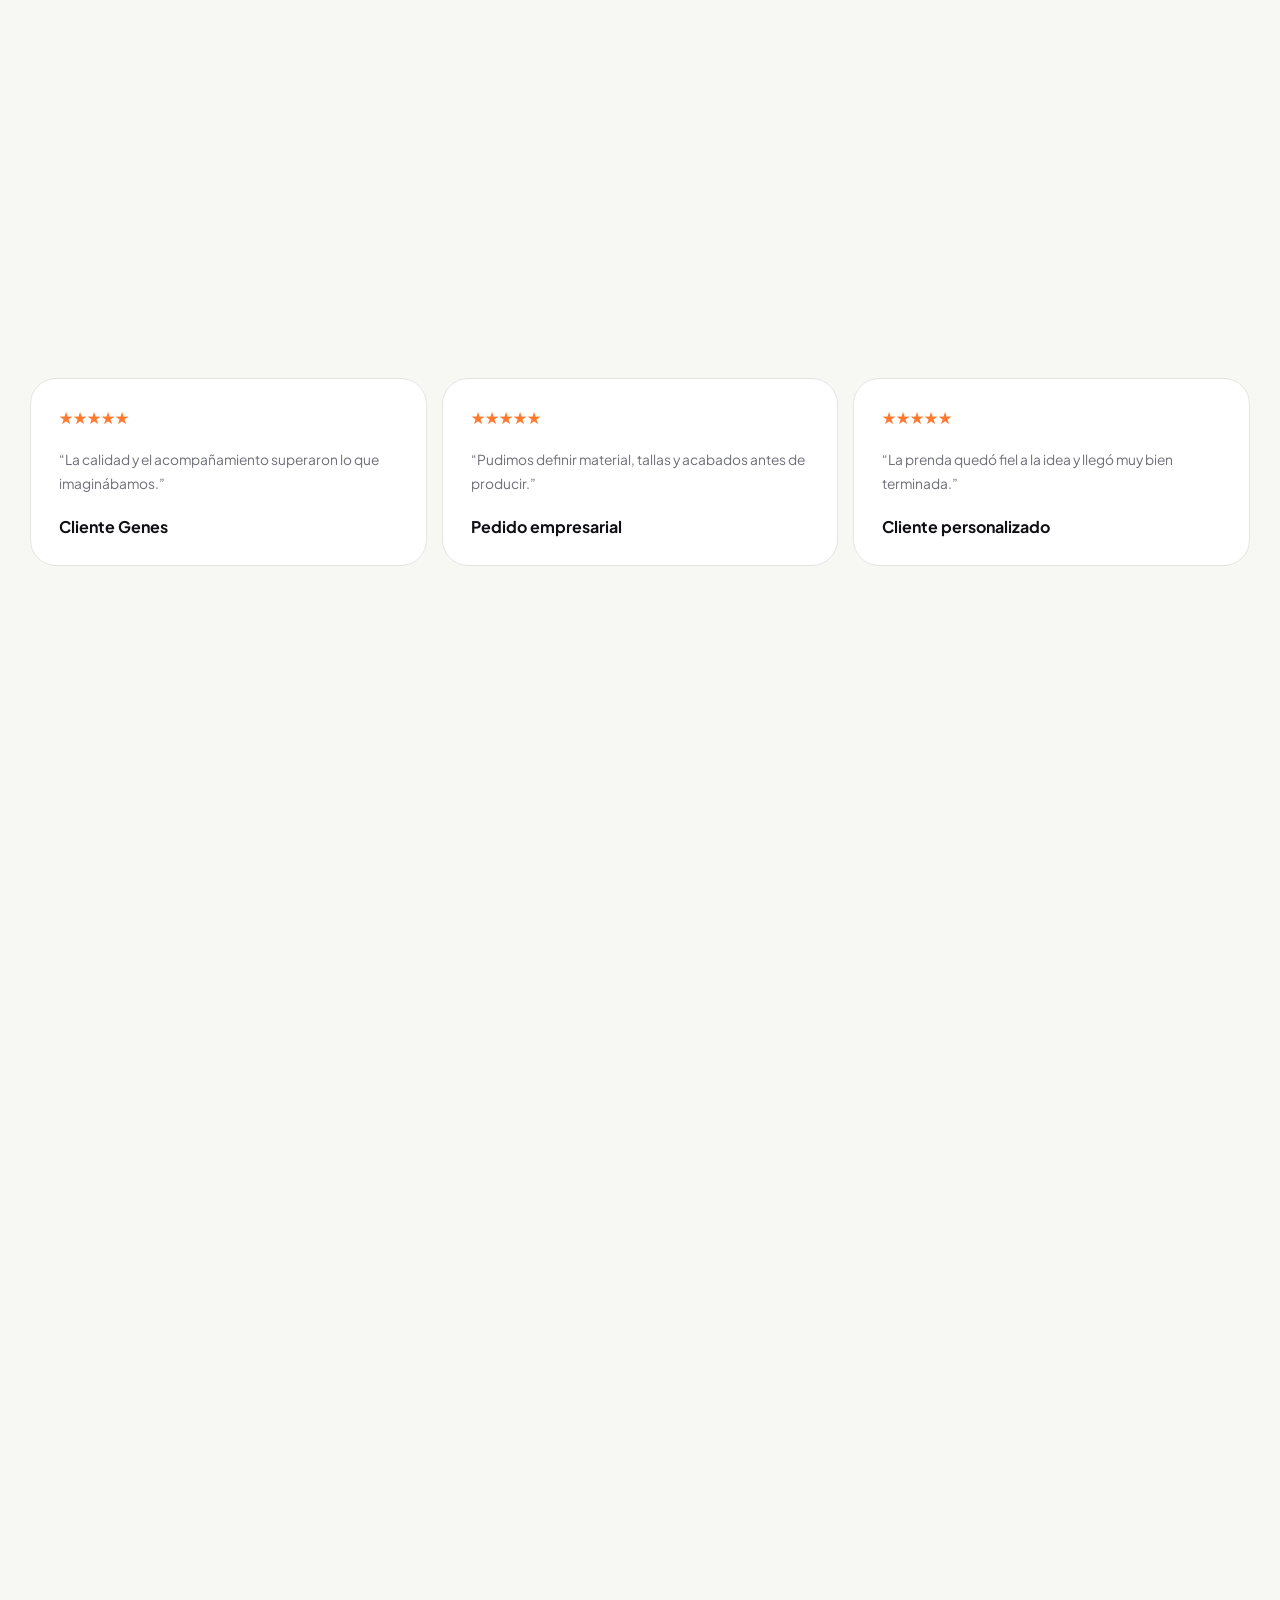
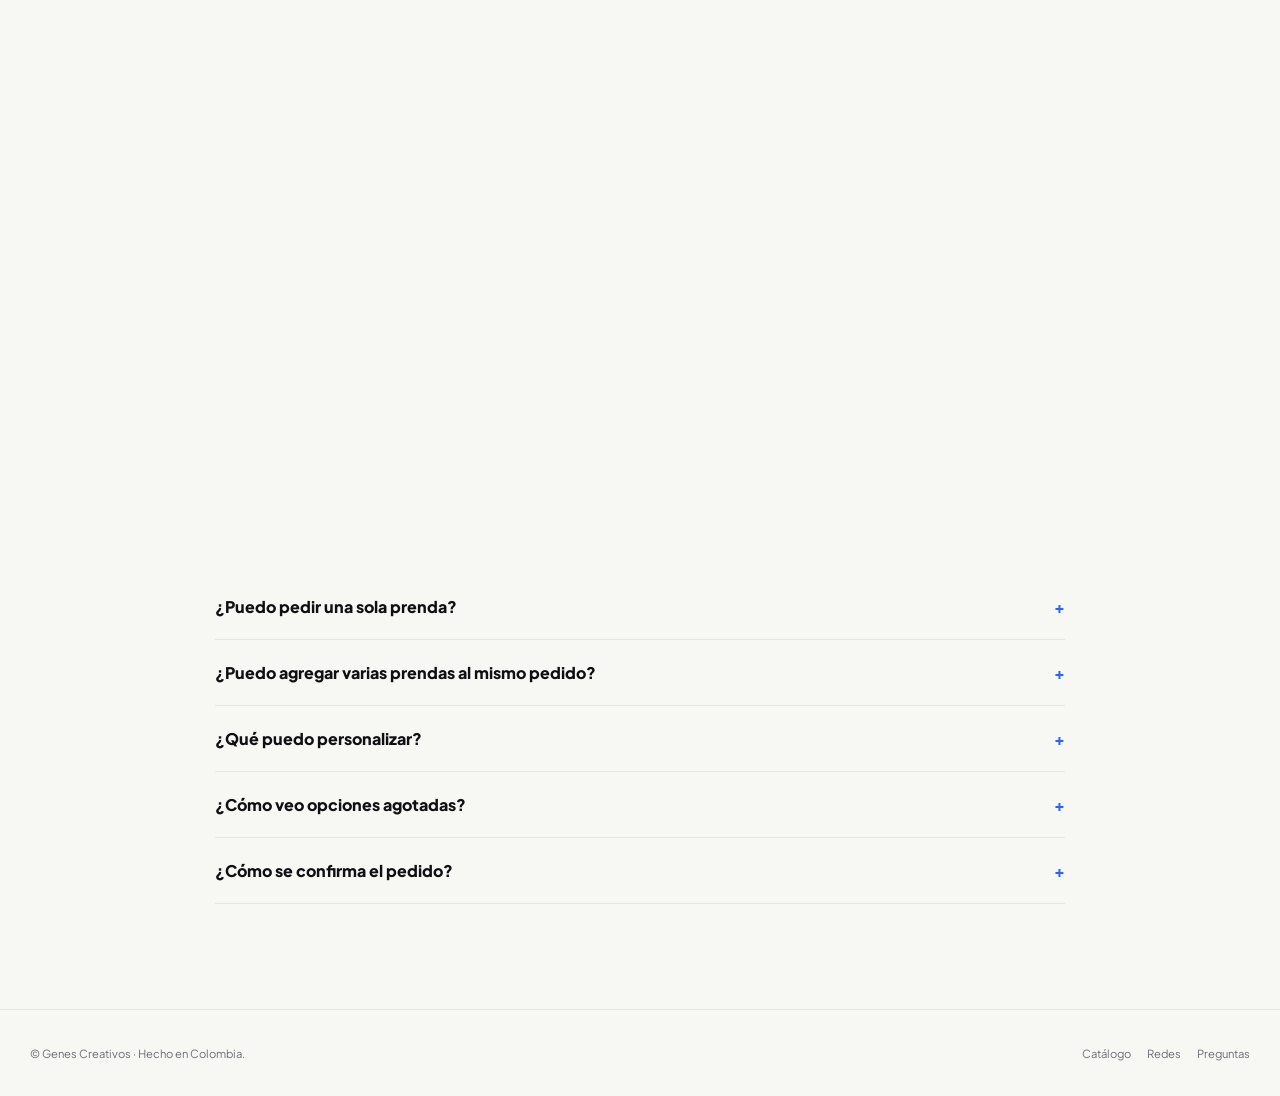
==== commit a61bc994: "Add files via upload" ====
--- a/index.html
+++ b/index.html
@@ -1,4 +1,4 @@
-<!doctype html><html lang="es-CO"><head><meta charset="utf-8"><meta name="viewport" content="width=device-width,initial-scale=1,viewport-fit=cover"><title>Camisetas y hoodies personalizados en Colombia | Genes Creativos</title><meta name="description" content="Confección colombiana de camisetas personalizadas, camisetas oversize, hoodies y buzos personalizados. Elige talla, material, color, estampado o bordado y pide por WhatsApp."><meta name="keywords" content="camisetas personalizadas Colombia, camisetas personalizadas Bogotá, hoodies personalizados Colombia, buzos personalizados, camisetas oversize, confección de camisetas, fábrica de camisetas, estampado de camisetas, bordado de hoodies, ropa personalizada"><meta name="robots" content="index,follow,max-image-preview:large,max-snippet:-1,max-video-preview:-1"><meta name="author" content="Genes Creativos"><meta name="geo.region" content="CO"><meta name="geo.placename" content="Bogotá, Colombia"><meta name="theme-color" content="#ffffff"><link rel="canonical" href="https://genescreativos.github.io/GENES-CREATIVOS/"><meta property="og:locale" content="es_CO"><meta property="og:type" content="website"><meta property="og:site_name" content="Genes Creativos"><meta property="og:title" content="Camisetas y hoodies personalizados en Colombia"><meta property="og:description" content="Diseña tu prenda: talla, color, material, estampado, bordado y cantidad. Confección colombiana y envíos nacionales."><meta property="og:url" content="https://genescreativos.github.io/GENES-CREATIVOS/"><meta property="og:image" content="https://genescreativos.github.io/GENES-CREATIVOS/assets/premium-black-hoodie.png"><meta name="twitter:card" content="summary_large_image"><meta name="twitter:title" content="Genes Creativos | Prendas personalizadas"><meta name="twitter:description" content="Camisetas, hoodies y buzos personalizados hechos en Colombia."><meta name="twitter:image" content="https://genescreativos.github.io/GENES-CREATIVOS/assets/premium-black-hoodie.png"><link rel="icon" href="assets/logo.svg"><link rel="preload" as="image" href="assets/premium-black-shirt.png"><link rel="preload" as="image" href="assets/premium-black-hoodie.png"><link rel="preconnect" href="https://fonts.googleapis.com"><link rel="preconnect" href="https://fonts.gstatic.com" crossorigin><link href="https://fonts.googleapis.com/css2?family=Plus+Jakarta+Sans:wght@400;500;600;700;800&family=Sora:wght@500;600;700;800&display=swap" rel="stylesheet">
+<!doctype html><html lang="es-CO"><head><meta charset="utf-8"><meta name="viewport" content="width=device-width,initial-scale=1,viewport-fit=cover"><title>Camisetas y hoodies personalizados en Colombia | Genes Creativos</title><meta name="description" content="Confección colombiana de camisetas personalizadas, camisetas oversize, hoodies y buzos personalizados. Elige talla, material, color, estampado o bordado y pide por WhatsApp."><meta name="keywords" content="camisetas personalizadas Colombia, camisetas personalizadas Bogotá, hoodies personalizados Colombia, buzos personalizados, camisetas oversize, confección de camisetas, fábrica de camisetas, estampado de camisetas, bordado de hoodies, ropa personalizada"><meta name="robots" content="index,follow,max-image-preview:large,max-snippet:-1,max-video-preview:-1"><meta name="author" content="Genes Creativos"><meta name="geo.region" content="CO"><meta name="geo.placename" content="Bogotá, Colombia"><meta name="theme-color" content="#ffffff"><link rel="canonical" href="https://genescreativos.github.io/GENES-CREATIVOS/"><meta property="og:locale" content="es_CO"><meta property="og:type" content="website"><meta property="og:site_name" content="Genes Creativos"><meta property="og:title" content="Camisetas y hoodies personalizados en Colombia"><meta property="og:description" content="Diseña tu prenda: talla, color, material, estampado, bordado y cantidad. Confección colombiana y envíos nacionales."><meta property="og:url" content="https://genescreativos.github.io/GENES-CREATIVOS/"><meta property="og:image" content="https://genescreativos.github.io/GENES-CREATIVOS/premium-black-hoodie.png"><meta name="twitter:card" content="summary_large_image"><meta name="twitter:title" content="Genes Creativos | Prendas personalizadas"><meta name="twitter:description" content="Camisetas, hoodies y buzos personalizados hechos en Colombia."><meta name="twitter:image" content="https://genescreativos.github.io/GENES-CREATIVOS/premium-black-hoodie.png"><link rel="icon" href="logo.svg"><link rel="preload" as="image" href="premium-black-shirt.png"><link rel="preload" as="image" href="premium-black-hoodie.png"><link rel="preconnect" href="https://fonts.googleapis.com"><link rel="preconnect" href="https://fonts.gstatic.com" crossorigin><link href="https://fonts.googleapis.com/css2?family=Plus+Jakarta+Sans:wght@400;500;600;700;800&family=Sora:wght@500;600;700;800&display=swap" rel="stylesheet">
 <style>
 :root{--bg:#f7f7f4;--paper:#fff;--ink:#101014;--muted:#6e6e78;--line:#e5e5e0;--blue:#2864ff;--yellow:#f6c945;--red:#ef3f4f;--green:#17a673;--orange:#ff7a2f;--violet:#7047eb;--radius:30px;--shadow:0 24px 70px #1414231c;--header:82px}*{box-sizing:border-box}html{scroll-behavior:smooth;scroll-padding-top:100px}body{margin:0;background:var(--bg);color:var(--ink);font-family:"Plus Jakarta Sans",sans-serif;overflow-x:hidden}body.lock{overflow:hidden}a{color:inherit;text-decoration:none}button,input,select{font:inherit}.wrap{width:min(1220px,calc(100% - 40px));margin:auto}.section{padding:105px 0}.eyebrow{display:inline-flex;align-items:center;gap:9px;padding:9px 13px;border:1px solid var(--line);border-radius:999px;background:#fff;font-size:.68rem;font-weight:800;letter-spacing:.11em;text-transform:uppercase}.eyebrow:before{content:"";width:8px;height:8px;border-radius:50%;background:var(--blue);box-shadow:0 0 0 5px #2864ff16}.section-head{text-align:center;max-width:850px;margin:0 auto 44px}.section-head h2{font:800 clamp(2.3rem,5.8vw,5.4rem)/.98 "Sora";letter-spacing:-.065em;margin:18px 0}.section-head p{color:var(--muted);line-height:1.75;max-width:680px;margin:auto}.blue{color:var(--blue)}.orange{color:var(--orange)}.green{color:var(--green)}.red{color:var(--red)}.btn{min-height:52px;padding:14px 22px;border:0;border-radius:999px;display:inline-flex;align-items:center;justify-content:center;gap:9px;font-weight:800;cursor:pointer;transition:.25s}.btn:hover{transform:translateY(-3px)}.btn-dark{background:var(--ink);color:#fff;box-shadow:0 14px 30px #10101425}.btn-dark:hover{background:var(--blue)}.btn-light{background:#fff;border:1px solid var(--line)}.btn-blue{background:var(--blue);color:#fff}.btn-block{width:100%}
 .topbar{height:30px;background:#101014;color:#fff;display:flex;align-items:center;overflow:hidden;font-size:.65rem;font-weight:800;letter-spacing:.12em;text-transform:uppercase}.topbar div{white-space:nowrap;animation:marquee 24s linear infinite}@keyframes marquee{to{transform:translateX(-50%)}}header{height:var(--header);position:sticky;top:0;z-index:70;background:#ffffffed;border-bottom:1px solid var(--line);backdrop-filter:blur(18px)}nav{height:100%;display:flex;align-items:center;justify-content:space-between;gap:25px}.brand{display:flex;align-items:center;gap:10px}.brand img{width:72px;height:52px;object-fit:contain}.brand b{font-size:.75rem}.nav-links{display:flex;gap:25px;color:#565661;font-size:.78rem;font-weight:700}.nav-links a:hover{color:var(--blue)}.nav-actions{display:flex;gap:9px;align-items:center}.cart-button,.menu-button{position:relative;width:48px;height:48px;border:1px solid var(--line);border-radius:50%;background:#fff;cursor:pointer}.menu-button{display:none}.cart-count{position:absolute;right:-3px;top:-4px;min-width:20px;height:20px;padding:0 5px;border-radius:20px;background:var(--red);color:#fff;display:grid;place-items:center;font-size:.6rem;font-weight:800}
@@ -18,7 +18,7 @@
 /* Animación principal reforzada: siempre hay una prenda visible */
 .hero-stage{isolation:isolate}.hero-stage:before{content:"";position:absolute;inset:13%;border-radius:50%;background:radial-gradient(circle,#2864ff16 0 24%,#f6c94510 42%,transparent 70%);filter:blur(4px);animation:pulseStage 3s ease-in-out infinite}.garment{inset:3%;transition:filter .5s}.shirt,.hood-part{will-change:transform,opacity;filter:contrast(1.05) saturate(.94)}.hero.phase-genes .shirt,.hero.phase-fiber .shirt{opacity:.16;transform:translateZ(-15px) scale(.86);filter:grayscale(1) contrast(1.5);animation:shirtGhost 1.2s ease-in-out infinite alternate}.hero.phase-shirt .shirt{opacity:1;transform:translateZ(65px) scale(1.02);filter:drop-shadow(0 28px 24px #16131f42)}.hero.phase-build .shirt{opacity:.22;transform:scale(.9) translateZ(-60px)}.hero.phase-build .hood-part{animation:pieceLock .8s cubic-bezier(.17,.84,.44,1) both}.hero.phase-hoodie .hood-part{opacity:1;filter:drop-shadow(0 28px 24px #16131f50)}.gene{box-shadow:0 0 0 5px color-mix(in srgb,var(--c) 10%,transparent),0 0 24px color-mix(in srgb,var(--c) 70%,transparent)}.stage-label{bottom:9%;font-size:.7rem;box-shadow:0 14px 35px #17131f22}.stage-bars{bottom:3%}.stage-caption{position:absolute;z-index:8;top:8%;left:50%;transform:translateX(-50%);font:700 .68rem/1 "Sora";letter-spacing:.13em;color:#17131f8c;text-transform:uppercase;white-space:nowrap}.stage-caption:before{content:"";display:inline-block;width:7px;height:7px;border-radius:50%;background:var(--green);margin-right:8px;box-shadow:0 0 0 5px #17a67318}@keyframes pulseStage{50%{transform:scale(1.08);opacity:.72}}@keyframes shirtGhost{to{opacity:.28;transform:translateZ(5px) scale(.89)}}@keyframes pieceLock{0%{filter:blur(6px);opacity:.35}100%{filter:blur(0);opacity:1}}
 /* Mapa multicolor y avión compatible */
-.map-stage{min-height:690px}.map-card{background:radial-gradient(circle at 48% 42%,#2864ff32,transparent 48%),radial-gradient(circle at 28% 75%,#17a67322,transparent 35%),#17171e}.map-fallback{position:absolute;z-index:2;width:78%;height:560px;background:conic-gradient(from 20deg,#f6c945 0 16%,#2864ff 16% 34%,#ef3f4f 34% 49%,#17a673 49% 67%,#ff7a2f 67% 84%,#7047eb 84%);-webkit-mask:url('assets/colombia-departamentos.svg') center/contain no-repeat;mask:url('assets/colombia-departamentos.svg') center/contain no-repeat;filter:drop-shadow(0 28px 22px #0008);opacity:.94}.map-pulse{position:absolute;z-index:5;width:15px;height:15px;border-radius:50%;background:var(--c);box-shadow:0 0 0 0 color-mix(in srgb,var(--c) 55%,transparent);animation:mapPulse 1.8s infinite}.mp1{left:42%;top:22%;--c:var(--yellow)}.mp2{left:38%;top:40%;--c:var(--red);animation-delay:.35s}.mp3{left:49%;top:51%;--c:var(--blue);animation-delay:.7s}.mp4{left:57%;top:64%;--c:var(--green);animation-delay:1.05s}.mp5{left:45%;top:78%;--c:var(--orange);animation-delay:1.4s}.route{inset:11% 15%;z-index:6}.route path{stroke:#fff;stroke-width:3;stroke-dasharray:9 10;filter:drop-shadow(0 0 5px #2864ff)}.flight-plane{filter:drop-shadow(0 0 9px #f6c945);transform-origin:center}.flight-plane circle{fill:#101014;stroke:#f6c945;stroke-width:3}.flight-plane path{fill:#fff;stroke:none}.plane{display:none}@keyframes mapPulse{70%{box-shadow:0 0 0 18px transparent}100%{box-shadow:0 0 0 0 transparent}}
+.map-stage{min-height:690px}.map-card{background:radial-gradient(circle at 48% 42%,#2864ff32,transparent 48%),radial-gradient(circle at 28% 75%,#17a67322,transparent 35%),#17171e}.map-fallback{position:absolute;z-index:2;width:78%;height:560px;background:conic-gradient(from 20deg,#f6c945 0 16%,#2864ff 16% 34%,#ef3f4f 34% 49%,#17a673 49% 67%,#ff7a2f 67% 84%,#7047eb 84%);-webkit-mask:url('colombia-departamentos.svg') center/contain no-repeat;mask:url('colombia-departamentos.svg') center/contain no-repeat;filter:drop-shadow(0 28px 22px #0008);opacity:.94}.map-pulse{position:absolute;z-index:5;width:15px;height:15px;border-radius:50%;background:var(--c);box-shadow:0 0 0 0 color-mix(in srgb,var(--c) 55%,transparent);animation:mapPulse 1.8s infinite}.mp1{left:42%;top:22%;--c:var(--yellow)}.mp2{left:38%;top:40%;--c:var(--red);animation-delay:.35s}.mp3{left:49%;top:51%;--c:var(--blue);animation-delay:.7s}.mp4{left:57%;top:64%;--c:var(--green);animation-delay:1.05s}.mp5{left:45%;top:78%;--c:var(--orange);animation-delay:1.4s}.route{inset:11% 15%;z-index:6}.route path{stroke:#fff;stroke-width:3;stroke-dasharray:9 10;filter:drop-shadow(0 0 5px #2864ff)}.flight-plane{filter:drop-shadow(0 0 9px #f6c945);transform-origin:center}.flight-plane circle{fill:#101014;stroke:#f6c945;stroke-width:3}.flight-plane path{fill:#fff;stroke:none}.plane{display:none}@keyframes mapPulse{70%{box-shadow:0 0 0 18px transparent}100%{box-shadow:0 0 0 0 transparent}}
 @media(max-width:650px){.stage-caption{top:3%;font-size:.57rem}.stage-label{bottom:7%}.map-fallback{width:95%;height:480px}.map-stage{min-height:540px}.route{inset:9% 5%}.map-pulse{width:11px;height:11px}}
 @media(prefers-reduced-motion:reduce){.gene,.threads i,.garment,.stage-orbit:before,.stage-orbit:after,.map-pulse{animation-duration:8s!important}.flight-plane{display:none}}
 .hero.phase-genes .shirt,.hero.phase-fiber .shirt{opacity:.46!important;animation:shirtOutline 1.2s ease-in-out infinite alternate}@keyframes shirtOutline{to{opacity:.62;transform:translateZ(5px) scale(.89)}}
@@ -27,15 +27,15 @@
 #featured-grid .product,#product-grid .product,#featured-grid .reveal,#product-grid .reveal{opacity:1!important;transform:none!important;visibility:visible!important}.featured,#catalogo{position:relative;z-index:2;min-height:500px}.product-grid:empty:before{content:"Cargando catálogo de camisetas y hoodies…";display:block;padding:40px;border:1px solid var(--line);border-radius:var(--radius);color:var(--muted)}
 /* Transformación automática: genes → camiseta → piezas → hoodie */
 .hero-stage{transition:transform .18s ease-out;transform-style:preserve-3d}.auto-morph .shirt{animation:autoShirt 10s ease-in-out infinite!important}.auto-morph .hoodie-final{animation:autoHoodie 10s ease-in-out infinite!important}.auto-morph .hood-part.body{animation:autoBody 10s ease-in-out infinite!important}.auto-morph .hood-part.left{animation:autoLeft 10s ease-in-out infinite!important}.auto-morph .hood-part.right{animation:autoRight 10s ease-in-out infinite!important}.auto-morph .hood-part.hood{animation:autoHood 10s ease-in-out infinite!important}.auto-morph .hood-part.pocket{animation:autoPocket 10s ease-in-out infinite!important}@keyframes autoShirt{0%,22%{opacity:1;transform:translateZ(65px) scale(1)}32%,92%{opacity:0;transform:translateZ(-120px) scale(.72) rotateY(18deg)}100%{opacity:1;transform:translateZ(65px) scale(1)}}@keyframes autoHoodie{0%,43%{opacity:0;transform:scale(.72) translateZ(-80px) rotateY(-18deg)}53%,88%{opacity:1;transform:scale(1) translateZ(90px) rotateY(0)}96%,100%{opacity:0;transform:scale(.8) translateZ(-60px)}}@keyframes autoBody{0%,25%{opacity:0;transform:translate3d(0,170px,-80px) scale(.58)}36%,47%{opacity:1;transform:translate3d(0,0,65px) scale(1)}53%,100%{opacity:0}}@keyframes autoLeft{0%,27%{opacity:0;transform:translate3d(-240px,40px,180px) rotate(-32deg)}39%,48%{opacity:1;transform:translate3d(0,0,65px) rotate(0)}53%,100%{opacity:0}}@keyframes autoRight{0%,29%{opacity:0;transform:translate3d(240px,40px,180px) rotate(32deg)}41%,48%{opacity:1;transform:translate3d(0,0,65px) rotate(0)}53%,100%{opacity:0}}@keyframes autoHood{0%,31%{opacity:0;transform:translate3d(0,-220px,210px) scale(.6)}43%,49%{opacity:1;transform:translate3d(0,0,65px) scale(1)}53%,100%{opacity:0}}@keyframes autoPocket{0%,33%{opacity:0;transform:translate3d(0,190px,230px) scale(.6)}45%,50%{opacity:1;transform:translate3d(0,0,65px) scale(1)}53%,100%{opacity:0}}
-</style><script type="application/ld+json">{"@context":"https://schema.org","@graph":[{"@type":"ClothingStore","@id":"https://genescreativos.github.io/GENES-CREATIVOS/#store","name":"Genes Creativos","url":"https://genescreativos.github.io/GENES-CREATIVOS/","logo":"https://genescreativos.github.io/GENES-CREATIVOS/assets/logo.svg","image":"https://genescreativos.github.io/GENES-CREATIVOS/assets/premium-black-hoodie.png","description":"Confección colombiana de camisetas, hoodies y buzos personalizados por unidad y al por mayor.","areaServed":{"@type":"Country","name":"Colombia"},"address":{"@type":"PostalAddress","addressLocality":"Bogotá","addressCountry":"CO"},"telephone":"+573133874698","priceRange":"$$","sameAs":[]},{"@type":"WebSite","@id":"https://genescreativos.github.io/GENES-CREATIVOS/#website","url":"https://genescreativos.github.io/GENES-CREATIVOS/","name":"Genes Creativos","inLanguage":"es-CO"},{"@type":"ItemList","name":"Catálogo de prendas personalizadas","itemListElement":[{"@type":"ListItem","position":1,"name":"Camisetas personalizadas"},{"@type":"ListItem","position":2,"name":"Camisetas oversize"},{"@type":"ListItem","position":3,"name":"Hoodies personalizados"},{"@type":"ListItem","position":4,"name":"Buzos personalizados"}]}]}</script></head>
+</style><script type="application/ld+json">{"@context":"https://schema.org","@graph":[{"@type":"ClothingStore","@id":"https://genescreativos.github.io/GENES-CREATIVOS/#store","name":"Genes Creativos","url":"https://genescreativos.github.io/GENES-CREATIVOS/","logo":"https://genescreativos.github.io/GENES-CREATIVOS/logo.svg","image":"https://genescreativos.github.io/GENES-CREATIVOS/premium-black-hoodie.png","description":"Confección colombiana de camisetas, hoodies y buzos personalizados por unidad y al por mayor.","areaServed":{"@type":"Country","name":"Colombia"},"address":{"@type":"PostalAddress","addressLocality":"Bogotá","addressCountry":"CO"},"telephone":"+573133874698","priceRange":"$$","sameAs":[]},{"@type":"WebSite","@id":"https://genescreativos.github.io/GENES-CREATIVOS/#website","url":"https://genescreativos.github.io/GENES-CREATIVOS/","name":"Genes Creativos","inLanguage":"es-CO"},{"@type":"ItemList","name":"Catálogo de prendas personalizadas","itemListElement":[{"@type":"ListItem","position":1,"name":"Camisetas personalizadas"},{"@type":"ListItem","position":2,"name":"Camisetas oversize"},{"@type":"ListItem","position":3,"name":"Hoodies personalizados"},{"@type":"ListItem","position":4,"name":"Buzos personalizados"}]}]}</script></head>
 <body id="inicio"><div class="topbar"><div>HECHO EN COLOMBIA · PERSONALIZA CADA DETALLE · DESDE UNA UNIDAD · PRECIO MAYORISTA · ENVÍOS NACIONALES · HECHO EN COLOMBIA · PERSONALIZA CADA DETALLE · DESDE UNA UNIDAD · PRECIO MAYORISTA · ENVÍOS NACIONALES · </div></div>
-<header><nav class="wrap"><a class="brand" href="#inicio"><img id="site-logo" src="assets/logo.svg" alt="Genes Creativos"><b data-config="nombre_marca">GENES CREATIVOS</b></a><div class="nav-links" id="nav-links"><a href="#inicio">Inicio</a><a href="#catalogo">Catálogo</a><a href="#personaliza">Personaliza</a><a href="#cobertura">Envíos</a><a href="#nosotros">Nosotros</a><a href="#preguntas">Preguntas</a></div><div class="nav-actions"><button class="cart-button" data-open-cart>▢<span class="cart-count" data-cart-count>0</span></button><a class="btn btn-dark wa-link" href="#">Cotizar ahora ↗</a><button class="menu-button" id="menu-button">☰</button></div></nav></header><section class="season" id="season"><div class="season-track" id="season-track"></div></section>
-<main><section class="hero phase-shirt" id="hero"><div class="wrap hero-grid"><div class="hero-copy"><span class="eyebrow">Moda personalizada · punto de fábrica</span><h1><span>IDEAS QUE</span><span class="blue">SE VISTEN.</span></h1><p id="hero-subtitle">De una idea nacen fibras; de las fibras, una prenda. Crea camisetas y hoodies premium en tu talla, color, material y acabado.</p><div class="hero-actions"><a class="btn btn-dark" href="#catalogo">Ver catálogo ↓</a><button class="btn btn-light" data-open-cart>Ver mi carrito <span data-cart-count>0</span></button></div><div class="micro-proof"><div class="proof-dots"><i style="--c:var(--yellow)"></i><i style="--c:var(--blue)"></i><i style="--c:var(--red)"></i><i style="--c:var(--green)"></i></div><span>Prendas para personas, marcas, equipos y empresas.</span></div></div><div class="hero-stage" aria-label="Animación de genes que forman una camiseta y luego un hoodie"><div class="stage-orbit"></div><i class="gene g1" style="--c:var(--yellow);--r:22deg"></i><i class="gene g2" style="--c:var(--blue);--r:-25deg"></i><i class="gene g3" style="--c:var(--red);--r:80deg"></i><i class="gene g4" style="--c:var(--green);--r:140deg"></i><i class="gene g5" style="--c:var(--orange);--r:210deg"></i><i class="gene g6" style="--c:var(--violet);--r:280deg"></i><i class="gene g7" style="--c:var(--red);--r:15deg"></i><i class="gene g8" style="--c:var(--yellow);--r:110deg"></i><div class="threads"><i style="--c:var(--yellow)"></i><i style="--c:var(--blue)"></i><i style="--c:var(--red)"></i><i style="--c:var(--green)"></i><i style="--c:var(--orange)"></i></div><div class="garment"><img class="shirt" src="assets/premium-black-shirt.png" alt="Camiseta negra premium formándose a partir de fibras" width="1312" height="1199"><img class="hood-part body" src="assets/premium-black-hoodie.png" alt="Hoodie negro premium armado por piezas" width="1312" height="1199"><img class="hood-part left" src="assets/premium-black-hoodie.png" alt="" width="1312" height="1199"><img class="hood-part right" src="assets/premium-black-hoodie.png" alt="" width="1312" height="1199"><img class="hood-part hood" src="assets/premium-black-hoodie.png" alt="" width="1312" height="1199"><img class="hood-part pocket" src="assets/premium-black-hoodie.png" alt="" width="1312" height="1199"><img class="hoodie-final" src="assets/premium-black-hoodie.png" alt="Hoodie negro premium terminado" width="1312" height="1199"></div><div class="stage-bars" id="stage-bars" aria-hidden="true"><i></i><i></i><i class="active"></i><i></i></div><noscript><img class="shirt" src="assets/premium-black-shirt.png" alt="Camiseta personalizada Genes Creativos"></noscript></div></div></section>
+<header><nav class="wrap"><a class="brand" href="#inicio"><img id="site-logo" src="logo.svg" alt="Genes Creativos"><b data-config="nombre_marca">GENES CREATIVOS</b></a><div class="nav-links" id="nav-links"><a href="#inicio">Inicio</a><a href="#catalogo">Catálogo</a><a href="#personaliza">Personaliza</a><a href="#cobertura">Envíos</a><a href="#nosotros">Nosotros</a><a href="#preguntas">Preguntas</a></div><div class="nav-actions"><button class="cart-button" data-open-cart>▢<span class="cart-count" data-cart-count>0</span></button><a class="btn btn-dark wa-link" href="#">Cotizar ahora ↗</a><button class="menu-button" id="menu-button">☰</button></div></nav></header><section class="season" id="season"><div class="season-track" id="season-track"></div></section>
+<main><section class="hero phase-shirt" id="hero"><div class="wrap hero-grid"><div class="hero-copy"><span class="eyebrow">Moda personalizada · punto de fábrica</span><h1><span>IDEAS QUE</span><span class="blue">SE VISTEN.</span></h1><p id="hero-subtitle">De una idea nacen fibras; de las fibras, una prenda. Crea camisetas y hoodies premium en tu talla, color, material y acabado.</p><div class="hero-actions"><a class="btn btn-dark" href="#catalogo">Ver catálogo ↓</a><button class="btn btn-light" data-open-cart>Ver mi carrito <span data-cart-count>0</span></button></div><div class="micro-proof"><div class="proof-dots"><i style="--c:var(--yellow)"></i><i style="--c:var(--blue)"></i><i style="--c:var(--red)"></i><i style="--c:var(--green)"></i></div><span>Prendas para personas, marcas, equipos y empresas.</span></div></div><div class="hero-stage" aria-label="Animación de genes que forman una camiseta y luego un hoodie"><div class="stage-orbit"></div><i class="gene g1" style="--c:var(--yellow);--r:22deg"></i><i class="gene g2" style="--c:var(--blue);--r:-25deg"></i><i class="gene g3" style="--c:var(--red);--r:80deg"></i><i class="gene g4" style="--c:var(--green);--r:140deg"></i><i class="gene g5" style="--c:var(--orange);--r:210deg"></i><i class="gene g6" style="--c:var(--violet);--r:280deg"></i><i class="gene g7" style="--c:var(--red);--r:15deg"></i><i class="gene g8" style="--c:var(--yellow);--r:110deg"></i><div class="threads"><i style="--c:var(--yellow)"></i><i style="--c:var(--blue)"></i><i style="--c:var(--red)"></i><i style="--c:var(--green)"></i><i style="--c:var(--orange)"></i></div><div class="garment"><img class="shirt" src="premium-black-shirt.png" alt="Camiseta negra premium formándose a partir de fibras" width="1312" height="1199"><img class="hood-part body" src="premium-black-hoodie.png" alt="Hoodie negro premium armado por piezas" width="1312" height="1199"><img class="hood-part left" src="premium-black-hoodie.png" alt="" width="1312" height="1199"><img class="hood-part right" src="premium-black-hoodie.png" alt="" width="1312" height="1199"><img class="hood-part hood" src="premium-black-hoodie.png" alt="" width="1312" height="1199"><img class="hood-part pocket" src="premium-black-hoodie.png" alt="" width="1312" height="1199"><img class="hoodie-final" src="premium-black-hoodie.png" alt="Hoodie negro premium terminado" width="1312" height="1199"></div><div class="stage-bars" id="stage-bars" aria-hidden="true"><i></i><i></i><i class="active"></i><i></i></div><noscript><img class="shirt" src="premium-black-shirt.png" alt="Camiseta personalizada Genes Creativos"></noscript></div></div></section>
 <section class="metrics" id="datos"><div class="wrap metrics-grid"><div class="metric" style="--c:var(--yellow)"><strong><span class="counter" data-target="100">100</span>%</strong><span>Confección colombiana</span></div><div class="metric" style="--c:var(--blue)"><strong><span class="counter" data-target="32">32</span></strong><span>Departamentos de Colombia</span></div><div class="metric" style="--c:var(--green)"><strong>1–∞</strong><span>Pedidos desde una unidad</span></div><div class="metric" style="--c:var(--orange)"><strong><span class="counter" data-target="4">4</span>+</strong><span>Precio mayorista desde 4 unidades</span></div><div class="metric" style="--c:var(--red)"><strong><span class="counter" id="clients-counter" data-target="1000">1000</span>+</strong><span>Clientes satisfechos</span></div></div></section>
 <section class="section featured"><div class="wrap"><div class="section-head reveal"><span class="eyebrow">Lo más elegido</span><h2>LOS QUE TODOS <span class="orange">QUIEREN.</span></h2><p>Referencias destacadas para personalizar y añadir a tu pedido.</p></div><div class="product-grid" id="featured-grid"></div></div></section>
 <section class="section" id="catalogo"><div class="wrap"><div class="section-head reveal"><span class="eyebrow">Catálogo Genes</span><h2>ELIGE. COMBINA. <span class="blue">CREA.</span></h2><p>Abre una referencia, selecciona cada detalle y agrégala al carrito. Puedes reunir varias prendas antes de enviar el pedido.</p></div><div class="catalog-tools"><div class="filters" id="filters"></div><span class="catalog-note" id="catalog-note">Catálogo disponible</span></div><div class="product-grid" id="product-grid"></div></div></section>
 <section class="section" id="personaliza"><div class="wrap"><div class="section-head reveal"><span class="eyebrow">Tu prenda, tus reglas</span><h2>DEL GEN A <span class="green">TU ESTILO.</span></h2></div><div class="process-grid"><article class="process-card reveal" data-num="01" style="--c:var(--blue)"><small>01 · ELIGE</small><h3>La silueta</h3><p>Camiseta clásica u oversize; hoodie con capota, sin capota o cremallera.</p></article><article class="process-card reveal" data-num="02" style="--c:var(--red)"><small>02 · CONFIGURA</small><h3>Cada detalle</h3><p>Selecciona talla, material, color, acabado y cantidad.</p></article><article class="process-card reveal" data-num="03" style="--c:var(--orange)"><small>03 · AGREGA</small><h3>Arma tu carrito</h3><p>Guarda varias prendas con configuraciones diferentes.</p></article><article class="process-card reveal" data-num="04" style="--c:var(--green)"><small>04 · CONFIRMA</small><h3>Por WhatsApp</h3><p>Recibimos el resumen y confirmamos diseño, pago y envío.</p></article></div><div class="ticker"><div class="ticker-track"><span>Básico</span><span>Estampado</span><span>Bordado</span><span>Sublimado</span><span>Relieve</span><span>Brillo</span><span>Personalizado</span><span>Básico</span><span>Estampado</span><span>Bordado</span><span>Sublimado</span><span>Relieve</span><span>Brillo</span><span>Personalizado</span></div></div></div></section>
-<section class="section coverage" id="cobertura"><div class="wrap coverage-grid"><div class="coverage-copy reveal"><span class="eyebrow">Cobertura nacional</span><h2>COLOMBIA<br><span style="color:var(--yellow)">NOS CONECTA.</span></h2><p id="coverage-text">Producimos en Colombia y enviamos a ciudades y municipios de los 32 departamentos. Cotizamos el transporte según destino y tamaño del pedido.</p><a class="btn btn-blue wa-link" href="#">Consultar mi envío ↗</a></div><div class="map-stage reveal" aria-label="Mapa animado de cobertura nacional"><div class="map-card"></div><div class="map-grid"></div><div class="map-fallback" aria-hidden="true"></div><object id="colombia-map" data="assets/colombia-departamentos.svg" type="image/svg+xml" aria-label="Mapa político de Colombia con sus departamentos"></object><i class="map-pulse mp1"></i><i class="map-pulse mp2"></i><i class="map-pulse mp3"></i><i class="map-pulse mp4"></i><i class="map-pulse mp5"></i><svg class="route" viewBox="0 0 400 520" role="img" aria-label="Avión recorriendo las regiones de Colombia"><path id="flight-path" d="M125 470 C70 390 135 330 205 355 S330 315 285 245 S340 145 278 95 S160 115 215 185"/><circle cx="125" cy="470" r="6" style="--c:var(--orange)"/><circle cx="205" cy="355" r="6" style="--c:var(--green)"/><circle cx="285" cy="245" r="6" style="--c:var(--red)"/><circle cx="278" cy="95" r="6" style="--c:var(--yellow)"/><circle cx="215" cy="185" r="6" style="--c:var(--blue)"/><g class="flight-plane" id="flight-plane"><circle r="18"/><path d="M-12 2 L-3-1 L2-14 L7-13 L5-1 L15 3 L14 7 L5 5 L2 14 L-2 13 L-3 5 L-12 6 Z"/></g></svg><span class="map-label ml1">Caribe</span><span class="map-label ml2">Antioquia</span><span class="map-label ml3">Bogotá</span><span class="map-label ml4">Orinoquía</span><span class="map-label ml5">Pacífico y sur</span></div></div></section>
+<section class="section coverage" id="cobertura"><div class="wrap coverage-grid"><div class="coverage-copy reveal"><span class="eyebrow">Cobertura nacional</span><h2>COLOMBIA<br><span style="color:var(--yellow)">NOS CONECTA.</span></h2><p id="coverage-text">Producimos en Colombia y enviamos a ciudades y municipios de los 32 departamentos. Cotizamos el transporte según destino y tamaño del pedido.</p><a class="btn btn-blue wa-link" href="#">Consultar mi envío ↗</a></div><div class="map-stage reveal" aria-label="Mapa animado de cobertura nacional"><div class="map-card"></div><div class="map-grid"></div><div class="map-fallback" aria-hidden="true"></div><object id="colombia-map" data="colombia-departamentos.svg" type="image/svg+xml" aria-label="Mapa político de Colombia con sus departamentos"></object><i class="map-pulse mp1"></i><i class="map-pulse mp2"></i><i class="map-pulse mp3"></i><i class="map-pulse mp4"></i><i class="map-pulse mp5"></i><svg class="route" viewBox="0 0 400 520" role="img" aria-label="Avión recorriendo las regiones de Colombia"><path id="flight-path" d="M125 470 C70 390 135 330 205 355 S330 315 285 245 S340 145 278 95 S160 115 215 185"/><circle cx="125" cy="470" r="6" style="--c:var(--orange)"/><circle cx="205" cy="355" r="6" style="--c:var(--green)"/><circle cx="285" cy="245" r="6" style="--c:var(--red)"/><circle cx="278" cy="95" r="6" style="--c:var(--yellow)"/><circle cx="215" cy="185" r="6" style="--c:var(--blue)"/><g class="flight-plane" id="flight-plane"><circle r="18"/><path d="M-12 2 L-3-1 L2-14 L7-13 L5-1 L15 3 L14 7 L5 5 L2 14 L-2 13 L-3 5 L-12 6 Z"/></g></svg><span class="map-label ml1">Caribe</span><span class="map-label ml2">Antioquia</span><span class="map-label ml3">Bogotá</span><span class="map-label ml4">Orinoquía</span><span class="map-label ml5">Pacífico y sur</span></div></div></section>
 <section class="section" id="nosotros"><div class="wrap"><div class="section-head reveal"><span class="eyebrow">Genes Creativos</span><h2>HECHO AQUÍ. <span class="red">HECHO PARA TI.</span></h2></div><div class="story-grid"><article class="story-card primary reveal"><span class="eyebrow">Quiénes somos</span><h3>Ideas convertidas en prendas que sí quieres usar.</h3><p id="about-text">Somos una marca textil colombiana de confección y personalización. Atendemos desde una persona con una idea única hasta empresas que necesitan producir en cantidad.</p></article><div class="story-stack"><article class="story-card reveal"><span class="eyebrow">Misión</span><h3>Crear sin límites.</h3><p id="mission-text">Hacer accesible la confección personalizada con buenos materiales y acompañamiento.</p></article><article class="story-card reveal"><span class="eyebrow">Visión</span><h3>Vestir grandes ideas.</h3><p id="vision-text">Ser una marca colombiana referente en prendas personalizadas.</p></article></div></div></div></section>
 <section class="section"><div class="wrap"><div class="section-head reveal"><span class="eyebrow">Compra a tu manera</span><h2>PAGA FÁCIL. <span class="green">COMPRA SEGURO.</span></h2></div><div class="payments" id="payment-grid"><article class="payment"><span>▣</span><b>Transferencia</b><p>Desde una cuenta bancaria.</p></article><article class="payment"><span>◇</span><b>Billetera digital</b><p>Consulta opciones por WhatsApp.</p></article><article class="payment"><span>▤</span><b>Tarjetas</b><p>Enlace de pago cuando aplique.</p></article><article class="payment"><span>✓</span><b>Pago acordado</b><p>Anticipo y saldo según el pedido.</p></article></div></div></section>
 <section class="section" id="testimonios"><div class="wrap"><div class="section-head reveal"><span class="eyebrow">Experiencias</span><h2>PRENDAS QUE <span class="orange">DEJAN HUELLA.</span></h2></div><div class="testimonials" id="testimonial-grid"><article class="quote"><div class="stars">★★★★★</div><blockquote>“La calidad y el acompañamiento superaron lo que imaginábamos.”</blockquote><b>Cliente Genes</b></article><article class="quote"><div class="stars">★★★★★</div><blockquote>“Pudimos definir material, tallas y acabados antes de producir.”</blockquote><b>Pedido empresarial</b></article><article class="quote"><div class="stars">★★★★★</div><blockquote>“La prenda quedó fiel a la idea y llegó muy bien terminada.”</blockquote><b>Cliente personalizado</b></article></div></div></section>
@@ -43,7 +43,7 @@
 <section class="section" id="contacto"><div class="wrap"><div class="cta-card reveal"><span class="eyebrow">Empecemos</span><h2>TU PRÓXIMA PRENDA EMPIEZA AQUÍ.</h2><p>Arma un carrito con varias referencias o cuéntanos qué quieres crear.</p><form class="quote-form" id="quote-form"><input name="name" placeholder="Tu nombre" required><select name="product"><option>Camisetas personalizadas</option><option>Hoodies personalizados</option><option>Otra prenda</option></select><button class="btn btn-blue">Cotizar por WhatsApp ↗</button></form></div></div></section>
 <section class="section" id="preguntas"><div class="wrap"><div class="section-head reveal"><span class="eyebrow">Preguntas frecuentes</span><h2>ANTES DE <span class="green">CREAR.</span></h2></div><div class="faq"><details><summary>¿Puedo pedir una sola prenda?</summary><p>Sí. Vendemos desde una unidad. Desde la cantidad indicada puede aplicarse el precio mayorista.</p></details><details><summary>¿Puedo agregar varias prendas al mismo pedido?</summary><p>Sí. Personaliza cada producto, agrégalo al carrito y envía todo en un solo mensaje.</p></details><details><summary>¿Qué puedo personalizar?</summary><p>Talla, material, color, cantidad y acabados como estampado, bordado, sublimado, relieve o brillo.</p></details><details><summary>¿Cómo veo opciones agotadas?</summary><p>Las tallas y colores agotados aparecen deshabilitados dentro de cada producto.</p></details><details><summary>¿Cómo se confirma el pedido?</summary><p>En WhatsApp confirmamos inventario, diseño, tiempos, pago y envío antes de producir.</p></details></div></div></section></main>
 <footer><div class="wrap footer-row"><span>© <span id="year"></span> <span data-config="nombre_marca">Genes Creativos</span> · Hecho en Colombia.</span><div class="footer-links"><a href="#catalogo">Catálogo</a><a href="#redes">Redes</a><a href="#preguntas">Preguntas</a></div></div></footer><button class="float-cart" data-open-cart>▢<span class="cart-count" data-cart-count>0</span></button><a class="float-whatsapp wa-link" href="#">W</a><a class="backtop" href="#inicio">↑</a><div class="sync" id="sync">Catálogo disponible · actualizando…</div><div class="toast" id="toast"></div>
-<div class="overlay" id="product-overlay"><div class="overlay-bg" data-close></div><aside class="drawer"><button class="close" data-close>×</button><div class="detail-grid"><div><div class="detail-main"><img id="detail-image" src="assets/premium-black-hoodie.png" alt="Producto"></div><div class="thumbs" id="thumbs"></div></div><div class="detail-info"><span class="eyebrow" id="detail-category">Colección</span><h2 id="detail-name">Prenda</h2><p id="detail-description"></p><div class="field"><label>Talla</label><select id="size"></select></div><div class="field"><label>Material</label><select id="material"></select></div><div class="field"><label>Acabado</label><select id="finish"></select></div><div class="field"><label>Color</label><div class="swatches" id="swatches"></div></div><div class="field"><label>Cantidad</label><input type="number" min="1" value="1" id="quantity"></div><div class="detail-price"><div><small id="price-label">Precio por unidad</small><strong id="detail-price">$0</strong></div><small id="total-note"></small></div><div class="drawer-actions"><button class="btn btn-dark" id="add-cart">Añadir al carrito</button><button class="btn btn-light" id="buy-now">Pedir ahora ↗</button></div></div></div></aside></div>
+<div class="overlay" id="product-overlay"><div class="overlay-bg" data-close></div><aside class="drawer"><button class="close" data-close>×</button><div class="detail-grid"><div><div class="detail-main"><img id="detail-image" src="premium-black-hoodie.png" alt="Producto"></div><div class="thumbs" id="thumbs"></div></div><div class="detail-info"><span class="eyebrow" id="detail-category">Colección</span><h2 id="detail-name">Prenda</h2><p id="detail-description"></p><div class="field"><label>Talla</label><select id="size"></select></div><div class="field"><label>Material</label><select id="material"></select></div><div class="field"><label>Acabado</label><select id="finish"></select></div><div class="field"><label>Color</label><div class="swatches" id="swatches"></div></div><div class="field"><label>Cantidad</label><input type="number" min="1" value="1" id="quantity"></div><div class="detail-price"><div><small id="price-label">Precio por unidad</small><strong id="detail-price">$0</strong></div><small id="total-note"></small></div><div class="drawer-actions"><button class="btn btn-dark" id="add-cart">Añadir al carrito</button><button class="btn btn-light" id="buy-now">Pedir ahora ↗</button></div></div></div></aside></div>
 <div class="overlay" id="cart-overlay"><div class="overlay-bg" data-close-cart></div><aside class="drawer cart-drawer"><button class="close" data-close-cart>×</button><h2 class="cart-title">Tu carrito <span class="blue">Genes.</span></h2><div id="cart-items"></div><div class="cart-total" id="cart-total"><div class="cart-total-row"><span>Total estimado</span><strong id="cart-total-value">$0</strong></div><button class="btn btn-blue btn-block" id="checkout">Enviar pedido completo a WhatsApp ↗</button></div></aside></div>
 <script src="config.js"></script>
 <script>
@@ -52,7 +52,7 @@
 const state={whatsapp:'573133874698',config:{},products:[],categories:[],selected:null,color:'',cart:JSON.parse(localStorage.getItem('genesCart')||'[]')},wa=msg=>`https://wa.me/${state.whatsapp.replace(/\D/g,'')}?text=${encodeURIComponent(msg)}`;
 function parseCSV(text){let rows=[],row=[],cell='',q=false;for(let i=0;i<text.length;i++){const ch=text[i];if(ch==='"'){if(q&&text[i+1]==='"'){cell+='"';i++}else q=!q}else if(ch===','&&!q){row.push(cell);cell=''}else if((ch==='\n'||ch==='\r')&&!q){if(ch==='\r'&&text[i+1]==='\n')i++;row.push(cell);if(row.some(Boolean))rows.push(row);row=[];cell=''}else cell+=ch}row.push(cell);if(row.some(Boolean))rows.push(row);return rows}
 async function sheet(name){const stamp=Date.now();for(const url of [`https://docs.google.com/spreadsheets/d/${SHEET_ID}/gviz/tq?tqx=out:csv&sheet=${encodeURIComponent(name)}&_=${stamp}`,`https://docs.google.com/spreadsheets/d/${SHEET_ID}/export?format=csv&sheet=${encodeURIComponent(name)}&_=${stamp}`]){try{const r=await fetch(url,{cache:'no-store'});if(!r.ok)continue;const rows=parseCSV(await r.text()),hi=rows.findIndex(r=>r.some(c=>['ID','Campo','Nombre','Sección'].includes(clean(c))));if(hi<0)return[];const h=rows[hi].map(clean);return rows.slice(hi+1).filter(r=>r.some(clean)).map(r=>Object.fromEntries(h.map((k,i)=>[k,clean(r[i])])))}catch(e){}}return[]}
-function pics(p){const out=[];for(let i=1;i<=8;i++){const x=field(p,[`Foto ${i} URL`,`Foto_${i}_URL`,`foto_${i}_url`,`Imagen ${i}`]);if(x&&!/PEGA|PENDIENTE/i.test(x))out.push(x)}return[...new Set(out)]}function norm(p){const unit=+field(p,['Precio unidad','Precio'],60000).replace(/[^0-9.-]/g,'')||60000,before=+field(p,['Precio antes'],unit).replace(/[^0-9.-]/g,'')||unit,now=+field(p,['Precio ahora'],unit).replace(/[^0-9.-]/g,'')||unit,promo=yes(field(p,['Oferta activa'],'No'))&&now<before;return{id:field(p,['ID']),category:field(p,['Categoría','Categoria'],'Colección'),name:field(p,['Nombre'],'Prenda personalizada'),status:field(p,['Estado'],'Disponible'),short:field(p,['Descripción corta','Descripcion corta','Descripción'],'Personaliza cada detalle.'),long:field(p,['Descripción larga','Descripcion larga'],field(p,['Descripción corta','Descripcion corta'])),unit:promo?now:unit,before,now,promo,wholesale:+field(p,['Precio mayorista'],50000).replace(/[^0-9.-]/g,'')||50000,threshold:+field(p,['Mayorista desde'],4)||4,sizes:list(field(p,['Tallas disponibles','Tallas'],'S,M,L,XL')),soldSizes:list(field(p,['Tallas agotadas'])),materials:list(field(p,['Materiales'],'Algodón premium')),finishes:list(field(p,['Acabados'],'Básico,Estampado,Bordado')),colors:list(field(p,['Colores disponibles'],'Negro,Blanco')),sold:list(field(p,['Colores agotados'])),tag:field(p,['Etiqueta'],'Personalizable'),featured:yes(field(p,['Destacado'],'No')),active:!('Activo'in p)||yes(p.Activo),pics:pics(p)}}function fallbackImage(p){return p.category.toLowerCase().includes('hood')?'assets/premium-black-hoodie.png':'assets/premium-black-shirt.png'}
+function pics(p){const out=[];for(let i=1;i<=8;i++){const x=field(p,[`Foto ${i} URL`,`Foto_${i}_URL`,`foto_${i}_url`,`Imagen ${i}`]);if(x&&!/PEGA|PENDIENTE/i.test(x))out.push(x)}return[...new Set(out)]}function norm(p){const unit=+field(p,['Precio unidad','Precio'],60000).replace(/[^0-9.-]/g,'')||60000,before=+field(p,['Precio antes'],unit).replace(/[^0-9.-]/g,'')||unit,now=+field(p,['Precio ahora'],unit).replace(/[^0-9.-]/g,'')||unit,promo=yes(field(p,['Oferta activa'],'No'))&&now<before;return{id:field(p,['ID']),category:field(p,['Categoría','Categoria'],'Colección'),name:field(p,['Nombre'],'Prenda personalizada'),status:field(p,['Estado'],'Disponible'),short:field(p,['Descripción corta','Descripcion corta','Descripción'],'Personaliza cada detalle.'),long:field(p,['Descripción larga','Descripcion larga'],field(p,['Descripción corta','Descripcion corta'])),unit:promo?now:unit,before,now,promo,wholesale:+field(p,['Precio mayorista'],50000).replace(/[^0-9.-]/g,'')||50000,threshold:+field(p,['Mayorista desde'],4)||4,sizes:list(field(p,['Tallas disponibles','Tallas'],'S,M,L,XL')),soldSizes:list(field(p,['Tallas agotadas'])),materials:list(field(p,['Materiales'],'Algodón premium')),finishes:list(field(p,['Acabados'],'Básico,Estampado,Bordado')),colors:list(field(p,['Colores disponibles'],'Negro,Blanco')),sold:list(field(p,['Colores agotados'])),tag:field(p,['Etiqueta'],'Personalizable'),featured:yes(field(p,['Destacado'],'No')),active:!('Activo'in p)||yes(p.Activo),pics:pics(p)}}function fallbackImage(p){return p.category.toLowerCase().includes('hood')?'premium-black-hoodie.png':'premium-black-shirt.png'}
 function card(p){const img=p.pics[0]||fallbackImage(p),price=p.promo?`<small><span class="old">${money(p.before)}</span> Oferta</small><strong>${money(p.now)}</strong>`:`<small>Desde ${p.threshold} unidades</small><strong>${money(p.wholesale)}</strong>`;return `<article class="product reveal" data-id="${p.id}" data-category="${p.category.toLowerCase()}"><div class="product-media ${p.pics.length?'':'contain'}"><img src="${img}" alt="${p.name}" loading="lazy"><span class="tag">${p.tag}</span>${p.promo?'<span class="sale">OFERTA</span>':''}</div><div class="product-body"><span class="product-type">${p.category} · ${p.status}</span><h3>${p.name}</h3><p>${p.short}</p><div class="product-price"><div>${price}</div><button class="product-action">Personalizar →</button></div></div></article>`}function bindCards(root){$$('.product[data-id]',root).forEach(x=>x.onclick=()=>openProduct(state.products.find(p=>p.id===x.dataset.id)))}
 function render(){const feat=state.products.filter(p=>p.featured).slice(0,3),picks=feat.length?feat:state.products.slice(0,3),cats=state.categories.length?state.categories:[...new Set(state.products.map(p=>p.category))];$('#featured-grid').innerHTML=picks.map(card).join('');$('#filters').innerHTML=`<button class="filter active" data-filter="all">Todo</button>`+cats.map(c=>`<button class="filter" data-filter="${c.toLowerCase()}">${c}</button>`).join('');$('#product-grid').innerHTML=state.products.map(card).join('')+`<article class="product custom-product reveal" data-custom><div><div class="custom-plus">+</div><h3>Quiero otra prenda</h3><p>Envíanos una referencia y estudiamos cómo hacerla.</p><button class="btn btn-dark">Cotizar mi idea</button></div></article>`;bindCards($('#featured-grid'));bindCards($('#product-grid'));$$('.filter').forEach(b=>b.onclick=()=>{$$('.filter').forEach(x=>x.classList.remove('active'));b.classList.add('active');$$('#product-grid [data-category]').forEach(x=>x.style.display=b.dataset.filter==='all'||x.dataset.category===b.dataset.filter?'':'none')});$('[data-custom]').onclick=()=>window.open(wa('Hola Genes Creativos, quiero cotizar una prenda que no aparece en el catálogo.'),'_blank');observe()}
 function fill(sel,items,sold=[]){$(sel).innerHTML=(items.length?items:['Consultar']).map(x=>`<option>${x}</option>`).join('')+sold.map(x=>`<option disabled>${x} · agotado</option>`).join('')}function openProduct(p){state.selected=p;state.color=p.colors[0]||'Por definir';$('#detail-category').textContent=p.category;$('#detail-name').textContent=p.name;$('#detail-description').textContent=p.long||p.short;fill('#size',p.sizes,p.soldSizes);fill('#material',p.materials);fill('#finish',p.finishes);$('#quantity').value=1;const ps=p.pics.length?p.pics:[fallbackImage(p)];$('#detail-image').src=ps[0];$('#thumbs').innerHTML=ps.map((x,i)=>`<button class="thumb"><img src="${x}" alt="Vista ${i+1}"></button>`).join('');$$('.thumb').forEach((t,i)=>t.onclick=()=>$('#detail-image').src=ps[i]);$('#swatches').innerHTML=p.colors.map((c,i)=>`<button class="swatch ${i===0?'active':''}" data-color="${c}">${c}</button>`).join('')+p.sold.map(c=>`<button class="swatch" disabled>${c} · agotado</button>`).join('');$$('.swatch:not(:disabled)').forEach(s=>s.onclick=()=>{$$('.swatch').forEach(x=>x.classList.remove('active'));s.classList.add('active');state.color=s.dataset.color});updatePrice();openOverlay('#product-overlay')}
@@ -62,7 +62,7 @@
 function applyConfig(rows){rows.filter(r=>!('Activo'in r)||yes(r.Activo)).forEach(r=>{const k=field(r,['Campo']),v=field(r,['Valor']);if(k)state.config[k]=v});if(state.config.whatsapp)state.whatsapp=state.config.whatsapp.replace(/\D/g,'');if(state.whatsapp.length===10)state.whatsapp='57'+state.whatsapp;$$('[data-config]').forEach(x=>{if(state.config[x.dataset.config])x.textContent=state.config[x.dataset.config]});if(state.config.logo_url&&!/PEGA|PENDIENTE/i.test(state.config.logo_url))$('#site-logo').src=state.config.logo_url;if(state.config.banner_subtitulo)$('#hero-subtitle').textContent=state.config.banner_subtitulo;if(state.config.clientes_satisfechos)$('#clients-counter').dataset.target=state.config.clientes_satisfechos;const vars={color_fondo:'--bg',color_texto:'--ink',color_texto_secundario:'--muted',color_texto_amarillo:'--yellow',color_texto_azul:'--blue',color_texto_rojo:'--red',color_texto_verde:'--green',color_texto_naranja:'--orange'};Object.entries(vars).forEach(([k,v])=>state.config[k]&&document.documentElement.style.setProperty(v,state.config[k]));if(state.config.radio_tarjetas)document.documentElement.style.setProperty('--radius',`${parseInt(state.config.radio_tarjetas)||30}px`);if(state.config.titulo_web)document.title=state.config.titulo_web;if(state.config.descripcion_web)$('meta[name="description"]').content=state.config.descripcion_web;if(state.config.palabras_clave)$('meta[name="keywords"]').content=state.config.palabras_clave;$$('.wa-link').forEach(a=>a.href=wa(state.config.mensaje_general_whatsapp||'Hola Genes Creativos, quiero cotizar una prenda personalizada.'))}
 function renderBanners(rows){const now=new Date(),active=rows.filter(r=>!('Activo'in r)||yes(r.Activo)).filter(r=>{const s=field(r,['Fecha inicio']),e=field(r,['Fecha fin']);return(!s||now>=new Date(s+'T00:00:00'))&&(!e||now<=new Date(e+'T23:59:59'))}).sort((a,b)=>(+field(a,['Orden'],999))-(+field(b,['Orden'],999)));if(!active.length)return;$('#season-track').innerHTML=active.map(r=>{const img=field(r,['Imagen URL']),target=field(r,['Enlace'],'#catalogo');return `<article class="season-slide" style="--slide:${field(r,['Color fondo'],'#eceff8')}"><div class="season-copy"><small>${field(r,['Etiqueta'],'TEMPORADA')}</small><h2>${field(r,['Título','Titulo'],'Colección especial')}</h2><p>${field(r,['Texto'])}</p><a class="btn btn-dark" href="${target.startsWith('#')?target:wa(target)}">${field(r,['Botón','Boton'],'Ver colección')}</a></div><div class="season-media">${img&&!/PEGA|PENDIENTE/i.test(img)?`<img src="${img}" alt="Banner">`:''}</div></article>`}).join('');$('#season').classList.add('active');let i=0;if(active.length>1)setInterval(()=>{$('#season-track').style.transform=`translateX(-${(++i%active.length)*100}%)`},5500)}
 function renderSocial(rows){const map={Instagram:'instagram_url',Facebook:'facebook_url',TikTok:'tiktok_url',YouTube:'youtube_url'},colors=['var(--red)','var(--blue)','var(--ink)','var(--orange)'];let active=rows.filter(r=>!('Activo'in r)||yes(r.Activo)).map((r,i)=>({name:field(r,['Nombre','Red','Plataforma'],'Red social'),url:field(r,['URL','Enlace']),color:field(r,['Color'],colors[i%colors.length])})).filter(x=>x.url&&!/PEGA|PENDIENTE/i.test(x.url));if(!active.length)active=Object.entries(map).map(([name,k],i)=>({name,url:state.config[k],color:colors[i]})).filter(x=>x.url);$('#social-grid').innerHTML=active.length?active.map(x=>`<a class="social-link" style="--c:${x.color}" href="${x.url}" target="_blank"><span>${x.name}</span><i></i></a>`).join(''):'<p class="catalog-note">Agrega tus enlaces en la pestaña Redes_sociales del Sheet.</p>'}function renderPayments(rows){const a=rows.filter(r=>!('Activo'in r)||yes(r.Activo));if(a.length)$('#payment-grid').innerHTML=a.map(r=>`<article class="payment"><span>◇</span><b>${field(r,['Nombre'])}</b><p>${field(r,['Descripción','Descripcion'])}</p></article>`).join('')}function renderTestimonials(rows){const a=rows.filter(r=>!('Activo'in r)||yes(r.Activo));if(a.length)$('#testimonial-grid').innerHTML=a.map(r=>`<article class="quote"><div class="stars">${'★'.repeat(Math.min(5,+field(r,['Calificación','Calificacion'],5)||5))}</div><blockquote>“${field(r,['Testimonio'])}”</blockquote><b>${field(r,['Nombre'],'Cliente')}</b></article>`).join('')}function applyPages(rows){rows.filter(r=>!('Activo'in r)||yes(r.Activo)).forEach(r=>{const k=field(r,['Campo']).toLowerCase(),v=field(r,['Valor']);if(k.includes('quien')||k.includes('quién'))$('#about-text').textContent=v;else if(k.includes('mision')||k.includes('misión'))$('#mission-text').textContent=v;else if(k.includes('vision')||k.includes('visión'))$('#vision-text').textContent=v;else if(k.includes('cobertura'))$('#coverage-text').textContent=v})}
-async function sync(){const [cfg,banners,cats,prods,pages,testimonials,payments,socialA,socialB]=await Promise.all(['Configuracion','Banners','Categorias','Productos','Paginas','Testimonios','Medios_pago','Redes_sociales','Redes_y_contacto'].map(sheet)),demoBanners=[{Activo:'Sí',Orden:'1',Etiqueta:'COLECCIÓN GENES',Título:'Diseña la prenda que imaginas',Texto:'Camisetas y hoodies personalizados desde una unidad. Elige talla, material, color y acabado.','Botón':'Ver catálogo',Enlace:'#catalogo','Color fondo':'#f6c945', 'Imagen URL':'assets/garment-transform-v2.png'},{Activo:'Sí',Orden:'2',Etiqueta:'PUNTO DE FÁBRICA',Título:'Del básico a una pieza única',Texto:'Compra prendas básicas o personalízalas con estampado, bordado, sublimado, relieve o brillo.','Botón':'Personalizar ahora',Enlace:'#catalogo','Color fondo':'#e9edff','Imagen URL':'assets/premium-black-hoodie.png'}];applyConfig(cfg);renderBanners(banners.some(r=>!('Activo'in r)||yes(r.Activo))?banners:demoBanners);const sheetCats=cats.filter(r=>!('Activo'in r)||yes(r.Activo)).sort((a,b)=>(+field(a,['Orden'],999))-(+field(b,['Orden'],999))).map(r=>field(r,['Nombre'])).filter(Boolean),sheetProducts=prods.map(norm).filter(p=>p.active&&p.name);state.categories=sheetCats.length?sheetCats:['Hoodies','Camisetas'];if(sheetProducts.length)state.products=sheetProducts;applyPages(pages);render();renderTestimonials(testimonials);renderPayments(payments);renderSocial(socialA.length?socialA:socialB);$('#catalog-note').textContent=sheetProducts.length?`${state.products.length} productos disponibles`:'Catálogo de muestra · reemplaza fotos y datos desde el Sheet';$('#sync').textContent='Catálogo disponible ✓';$('#sync').classList.add('done');counters()}
+async function sync(){const [cfg,banners,cats,prods,pages,testimonials,payments,socialA,socialB]=await Promise.all(['Configuracion','Banners','Categorias','Productos','Paginas','Testimonios','Medios_pago','Redes_sociales','Redes_y_contacto'].map(sheet)),demoBanners=[{Activo:'Sí',Orden:'1',Etiqueta:'COLECCIÓN GENES',Título:'Diseña la prenda que imaginas',Texto:'Camisetas y hoodies personalizados desde una unidad. Elige talla, material, color y acabado.','Botón':'Ver catálogo',Enlace:'#catalogo','Color fondo':'#f6c945', 'Imagen URL':'garment-transform-v2.png'},{Activo:'Sí',Orden:'2',Etiqueta:'PUNTO DE FÁBRICA',Título:'Del básico a una pieza única',Texto:'Compra prendas básicas o personalízalas con estampado, bordado, sublimado, relieve o brillo.','Botón':'Personalizar ahora',Enlace:'#catalogo','Color fondo':'#e9edff','Imagen URL':'premium-black-hoodie.png'}];applyConfig(cfg);renderBanners(banners.some(r=>!('Activo'in r)||yes(r.Activo))?banners:demoBanners);const sheetCats=cats.filter(r=>!('Activo'in r)||yes(r.Activo)).sort((a,b)=>(+field(a,['Orden'],999))-(+field(b,['Orden'],999))).map(r=>field(r,['Nombre'])).filter(Boolean),sheetProducts=prods.map(norm).filter(p=>p.active&&p.name);state.categories=sheetCats.length?sheetCats:['Hoodies','Camisetas'];if(sheetProducts.length)state.products=sheetProducts;applyPages(pages);render();renderTestimonials(testimonials);renderPayments(payments);renderSocial(socialA.length?socialA:socialB);$('#catalog-note').textContent=sheetProducts.length?`${state.products.length} productos disponibles`:'Catálogo de muestra · reemplaza fotos y datos desde el Sheet';$('#sync').textContent='Catálogo disponible ✓';$('#sync').classList.add('done');counters()}
 function observe(){const ob=new IntersectionObserver(es=>es.forEach(e=>{if(e.isIntersecting){e.target.classList.add('visible');ob.unobserve(e.target)}}),{threshold:.08});$$('.reveal:not(.visible)').forEach(x=>ob.observe(x))}function counters(){$$('.counter').forEach((el,i)=>{const target=+el.dataset.target||0;el.textContent='0';el.dataset.done='1';setTimeout(()=>{const start=performance.now(),run=now=>{const p=Math.min(1,(now-start)/1800);el.textContent=Math.round(target*(1-Math.pow(1-p,3)));if(p<1)requestAnimationFrame(run);else el.textContent=target};requestAnimationFrame(run)},250+i*130)})}function garmentStory(){const phases=[['phase-shirt',2,2400],['phase-build',3,1900],['phase-hoodie',3,5200],['phase-genes',0,1100],['phase-fiber',1,1100]],hero=$('#hero'),bars=$$('#stage-bars i');let i=0;const next=()=>{const [cls,bar,time]=phases[i];phases.forEach(x=>hero.classList.remove(x[0]));hero.classList.add(cls);bars.forEach((b,n)=>b.classList.toggle('active',bar===n));i=(i+1)%phases.length;setTimeout(next,time)};next()}function mapColors(){const palette=['#f6c945','#2864ff','#ef3f4f','#17a673','#ff7a2f','#7047eb'],obj=$('#colombia-map');obj.addEventListener('load',()=>{try{[...obj.contentDocument.querySelectorAll('path,polygon')].filter(x=>x.getAttribute('d')||x.getAttribute('points')).forEach((x,i)=>{x.style.fill=palette[i%palette.length];x.style.stroke='#17171e';x.style.strokeWidth='1';x.style.transition='.25s';x.onmouseenter=()=>x.style.filter=`brightness(1.25) drop-shadow(0 0 7px ${palette[i%palette.length]})`;x.onmouseleave=()=>x.style.filter=''})}catch(e){}})}function flyMap(){const path=$('#flight-path'),plane=$('#flight-plane');if(!path||!plane||matchMedia('(prefers-reduced-motion:reduce)').matches)return;const len=path.getTotalLength(),duration=11500,start=performance.now();const frame=now=>{const p=((now-start)%duration)/duration,e=.5-.5*Math.cos(p*Math.PI*2),d=e*len,a=path.getPointAtLength(Math.max(0,d-2)),b=path.getPointAtLength(Math.min(len,d+2)),pt=path.getPointAtLength(d),angle=Math.atan2(b.y-a.y,b.x-a.x)*180/Math.PI;plane.setAttribute('transform',`translate(${pt.x} ${pt.y}) rotate(${angle})`);requestAnimationFrame(frame)};requestAnimationFrame(frame)}
 state.products=fallback.map(norm);render();renderCart();renderSocial([]);observe();counters();garmentStory();mapColors();flyMap();$('#menu-button').onclick=()=>$('#nav-links').classList.toggle('open');$$('#nav-links a').forEach(a=>a.onclick=()=>$('#nav-links').classList.remove('open'));$$('[data-open-cart]').forEach(b=>b.onclick=()=>openOverlay('#cart-overlay'));$$('[data-close]').forEach(x=>x.onclick=()=>closeOverlay('#product-overlay'));$$('[data-close-cart]').forEach(x=>x.onclick=()=>closeOverlay('#cart-overlay'));$('#quantity').oninput=updatePrice;$('#add-cart').onclick=addCart;$('#buy-now').onclick=()=>checkout([configuredItem()]);$('#checkout').onclick=()=>checkout();$('#quote-form').onsubmit=e=>{e.preventDefault();const d=new FormData(e.target);window.open(wa(`Hola Genes Creativos, soy ${d.get('name')} y quiero cotizar ${d.get('product')}.`),'_blank')};document.onkeydown=e=>{if(e.key==='Escape'){$$('.overlay.open').forEach(x=>x.classList.remove('open'));document.body.classList.remove('lock')}};$('#year').textContent=new Date().getFullYear();sync()})();
 </script><script>
@@ -81,16 +81,16 @@
     const grid=document.getElementById('product-grid'),featured=document.getElementById('featured-grid'),filters=document.getElementById('filters');
     if(grid&&!grid.querySelector('.product[data-id]')){
       const items=[
-        ['Hoodies','Hoodie premium con capota','assets/premium-black-hoodie.png','S · M · L · XL','Algodón perchado · Fleece'],
-        ['Hoodies','Hoodie con cremallera','assets/premium-black-hoodie.png','S · M · L · XL','Algodón premium · Fleece'],
-        ['Camisetas','Camiseta oversize','assets/premium-black-shirt.png','XS · S · M · L · XL · XXL','Algodón 100% · Tela pesada'],
-        ['Camisetas','Camiseta clásica','assets/premium-black-shirt.png','XS · S · M · L · XL · XXL','Algodón · Tela fría · Sublimable']
+        ['Hoodies','Hoodie premium con capota','premium-black-hoodie.png','S · M · L · XL','Algodón perchado · Fleece'],
+        ['Hoodies','Hoodie con cremallera','premium-black-hoodie.png','S · M · L · XL','Algodón premium · Fleece'],
+        ['Camisetas','Camiseta oversize','premium-black-shirt.png','XS · S · M · L · XL · XXL','Algodón 100% · Tela pesada'],
+        ['Camisetas','Camiseta clásica','premium-black-shirt.png','XS · S · M · L · XL · XXL','Algodón · Tela fría · Sublimable']
       ];
       const html=items.map((x,i)=>`<article class="product" data-id="demo-${i}" data-category="${x[0].toLowerCase()}"><div class="product-media contain"><img src="${x[2]}" alt="${x[1]}"><span class="tag">Disponible</span></div><div class="product-body"><span class="product-type">${x[0]}</span><h3>${x[1]}</h3><p><b>Tallas:</b> ${x[3]}<br><b>Materiales:</b> ${x[4]}</p><div class="product-price"><div><small>Desde 4 unidades</small><strong>$50.000</strong></div><a class="product-action" target="_blank" href="https://wa.me/573133874698?text=${encodeURIComponent('Hola Genes Creativos, quiero información sobre '+x[1])}">Consultar →</a></div></div></article>`).join('');
       grid.innerHTML=html;featured.innerHTML=html.split('</article>').slice(0,3).join('</article>')+'</article>';if(filters)filters.innerHTML='<button class="filter active">Todo</button><button class="filter">Hoodies</button><button class="filter">Camisetas</button>';
     }
     const season=document.getElementById('season');
-    if(season&&!season.classList.contains('active')){season.querySelector('#season-track').innerHTML='<article class="season-slide demo-banner" style="--slide:#e9edff"><div class="season-copy"><small>COLECCIÓN GENES</small><h2>Tu idea, lista para vestir.</h2><p>Personaliza camiseta o hoodie: talla, material, color y acabado.</p><a class="btn btn-dark" href="#catalogo">Ver catálogo</a></div><div class="season-media"><img src="assets/garment-transform-v2.png" alt="Transformación de camiseta en hoodie"></div></article>';season.classList.add('active')}
+    if(season&&!season.classList.contains('active')){season.querySelector('#season-track').innerHTML='<article class="season-slide demo-banner" style="--slide:#e9edff"><div class="season-copy"><small>COLECCIÓN GENES</small><h2>Tu idea, lista para vestir.</h2><p>Personaliza camiseta o hoodie: talla, material, color y acabado.</p><a class="btn btn-dark" href="#catalogo">Ver catálogo</a></div><div class="season-media"><img src="garment-transform-v2.png" alt="Transformación de camiseta en hoodie"></div></article>';season.classList.add('active')}
   },1600);
 })();
 </script></body></html>
